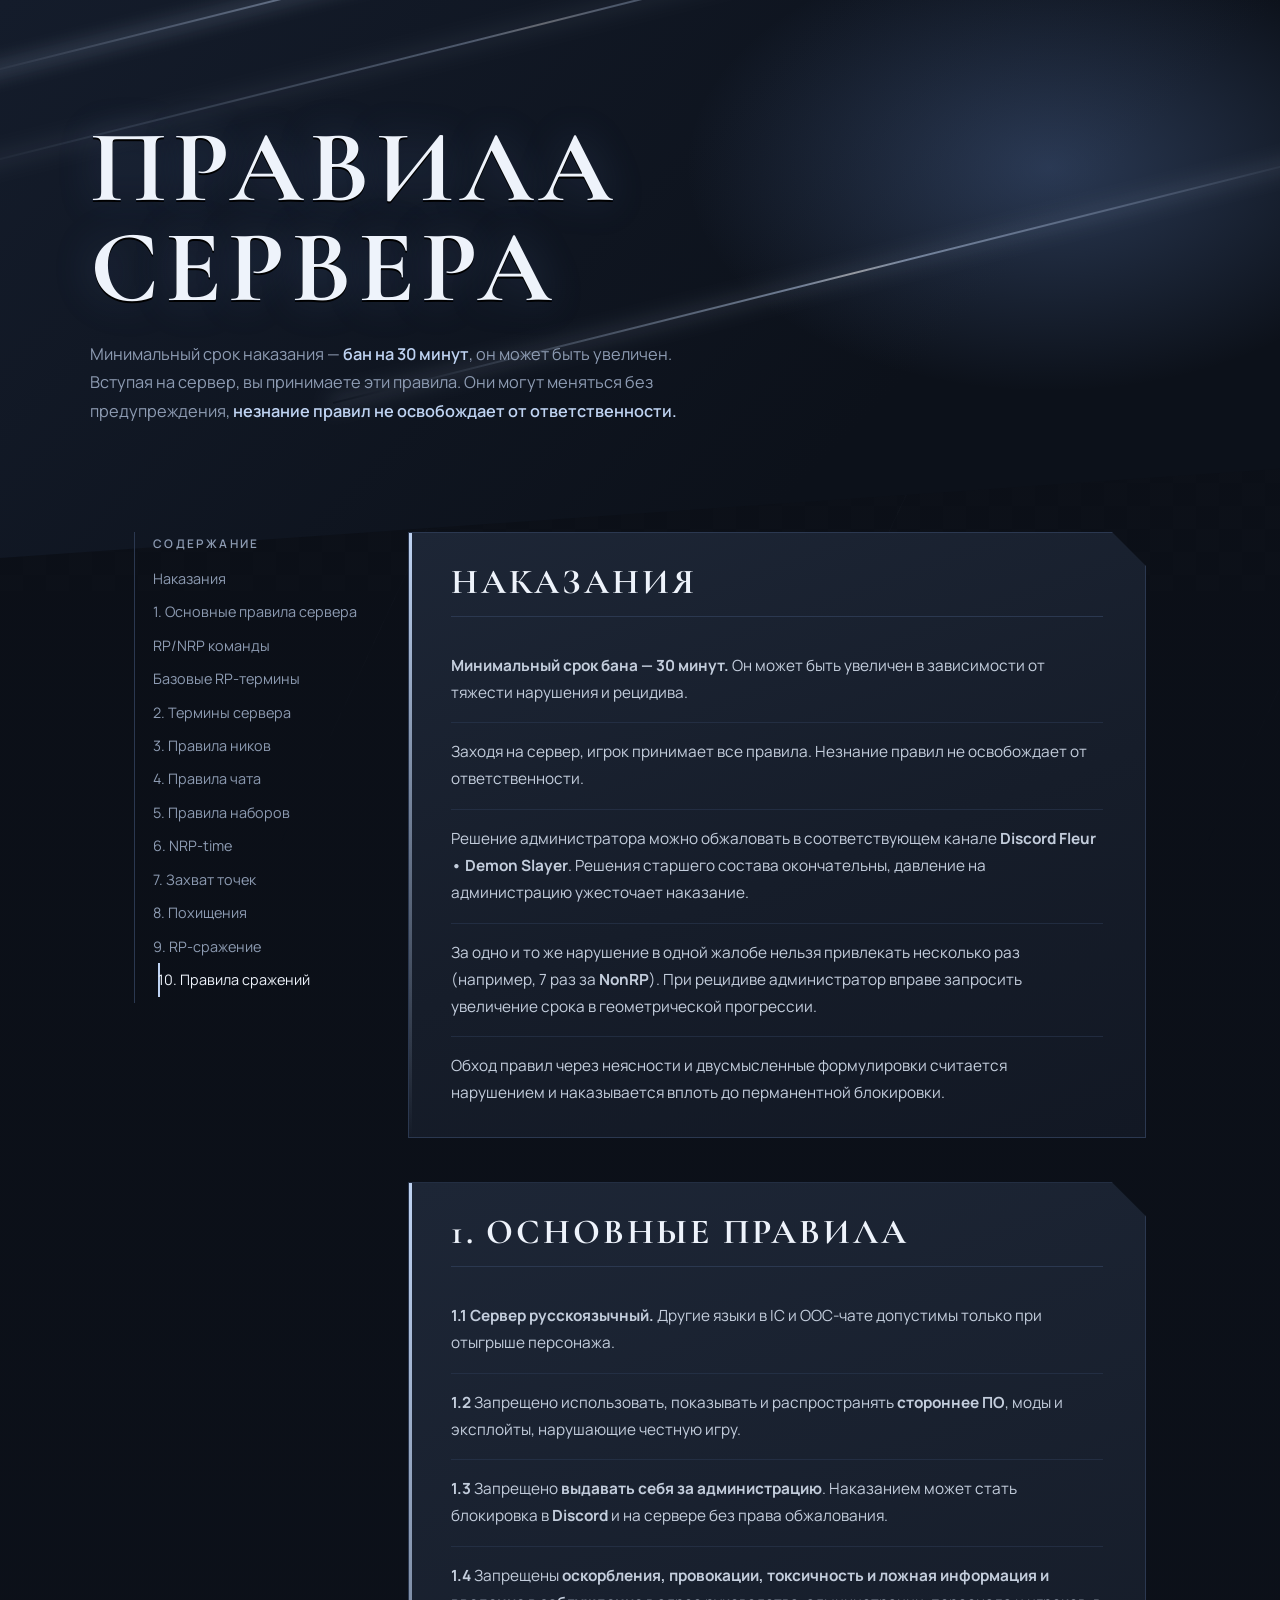
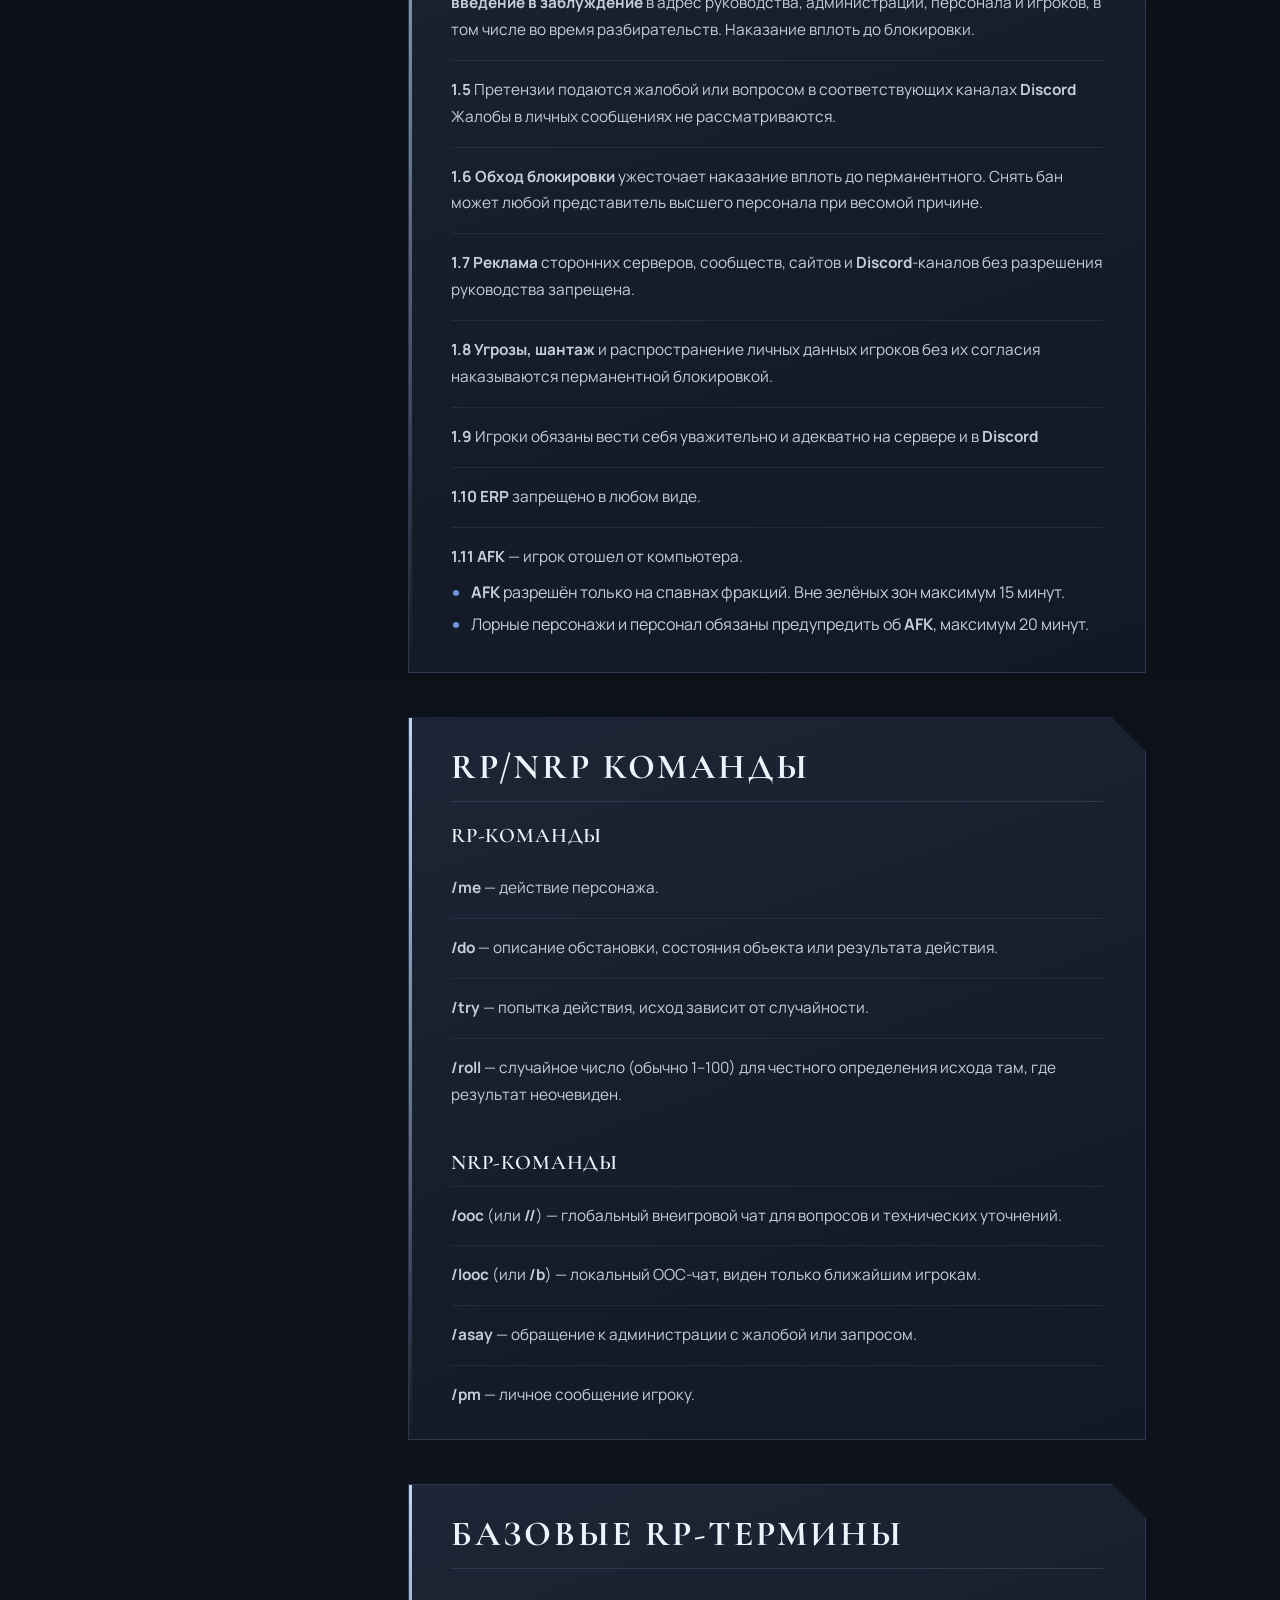
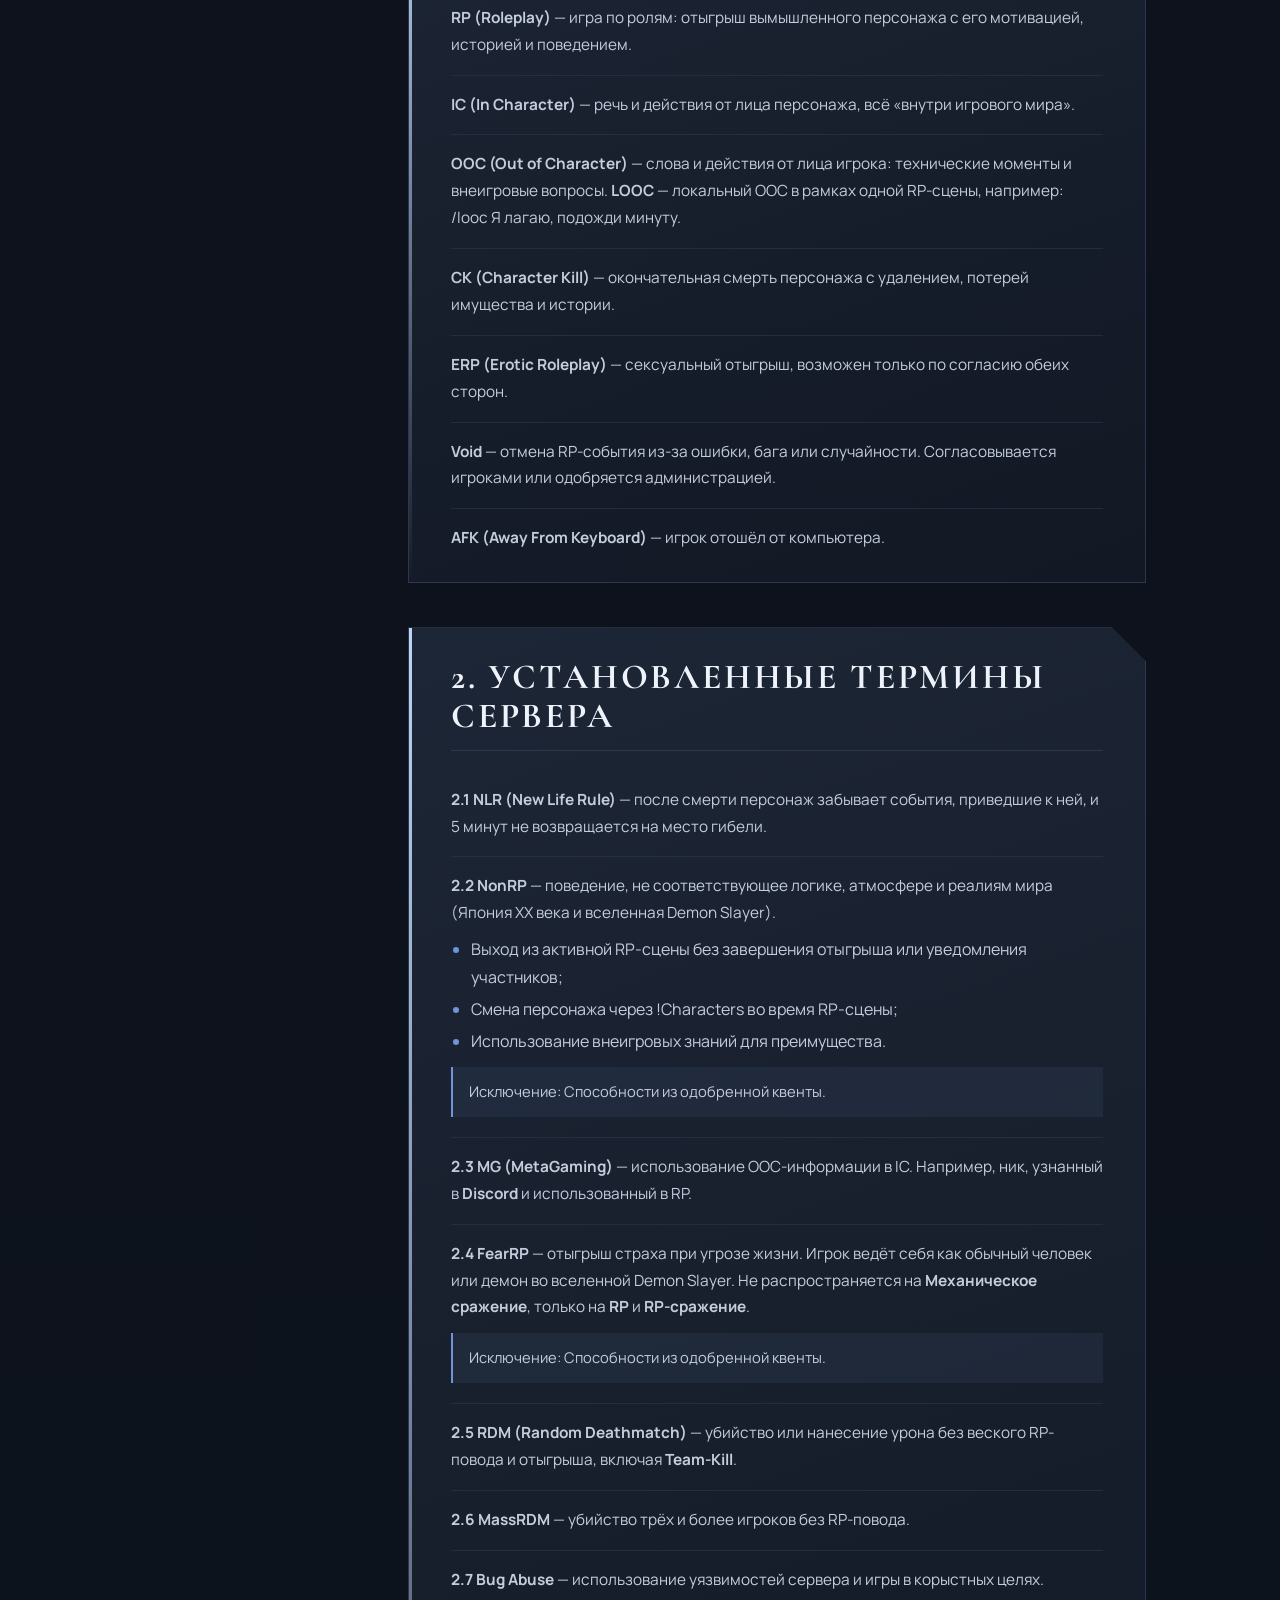
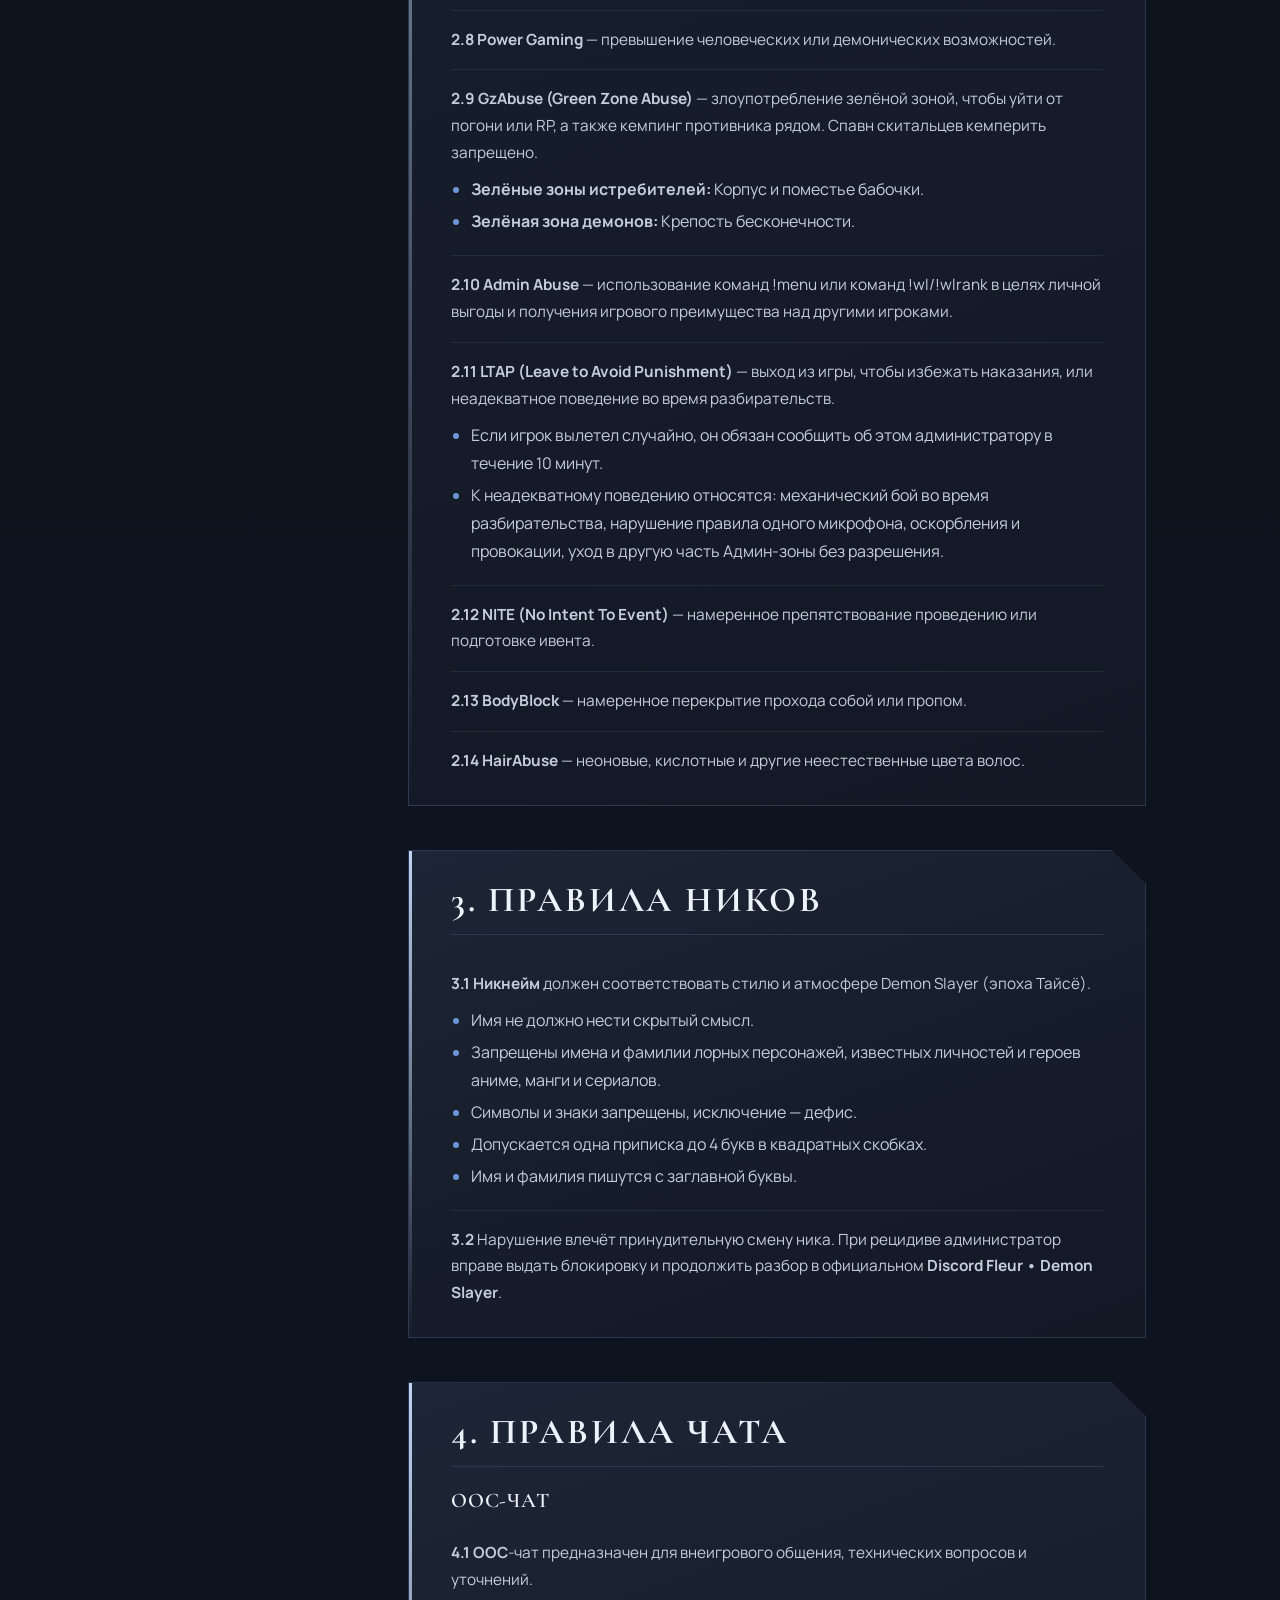
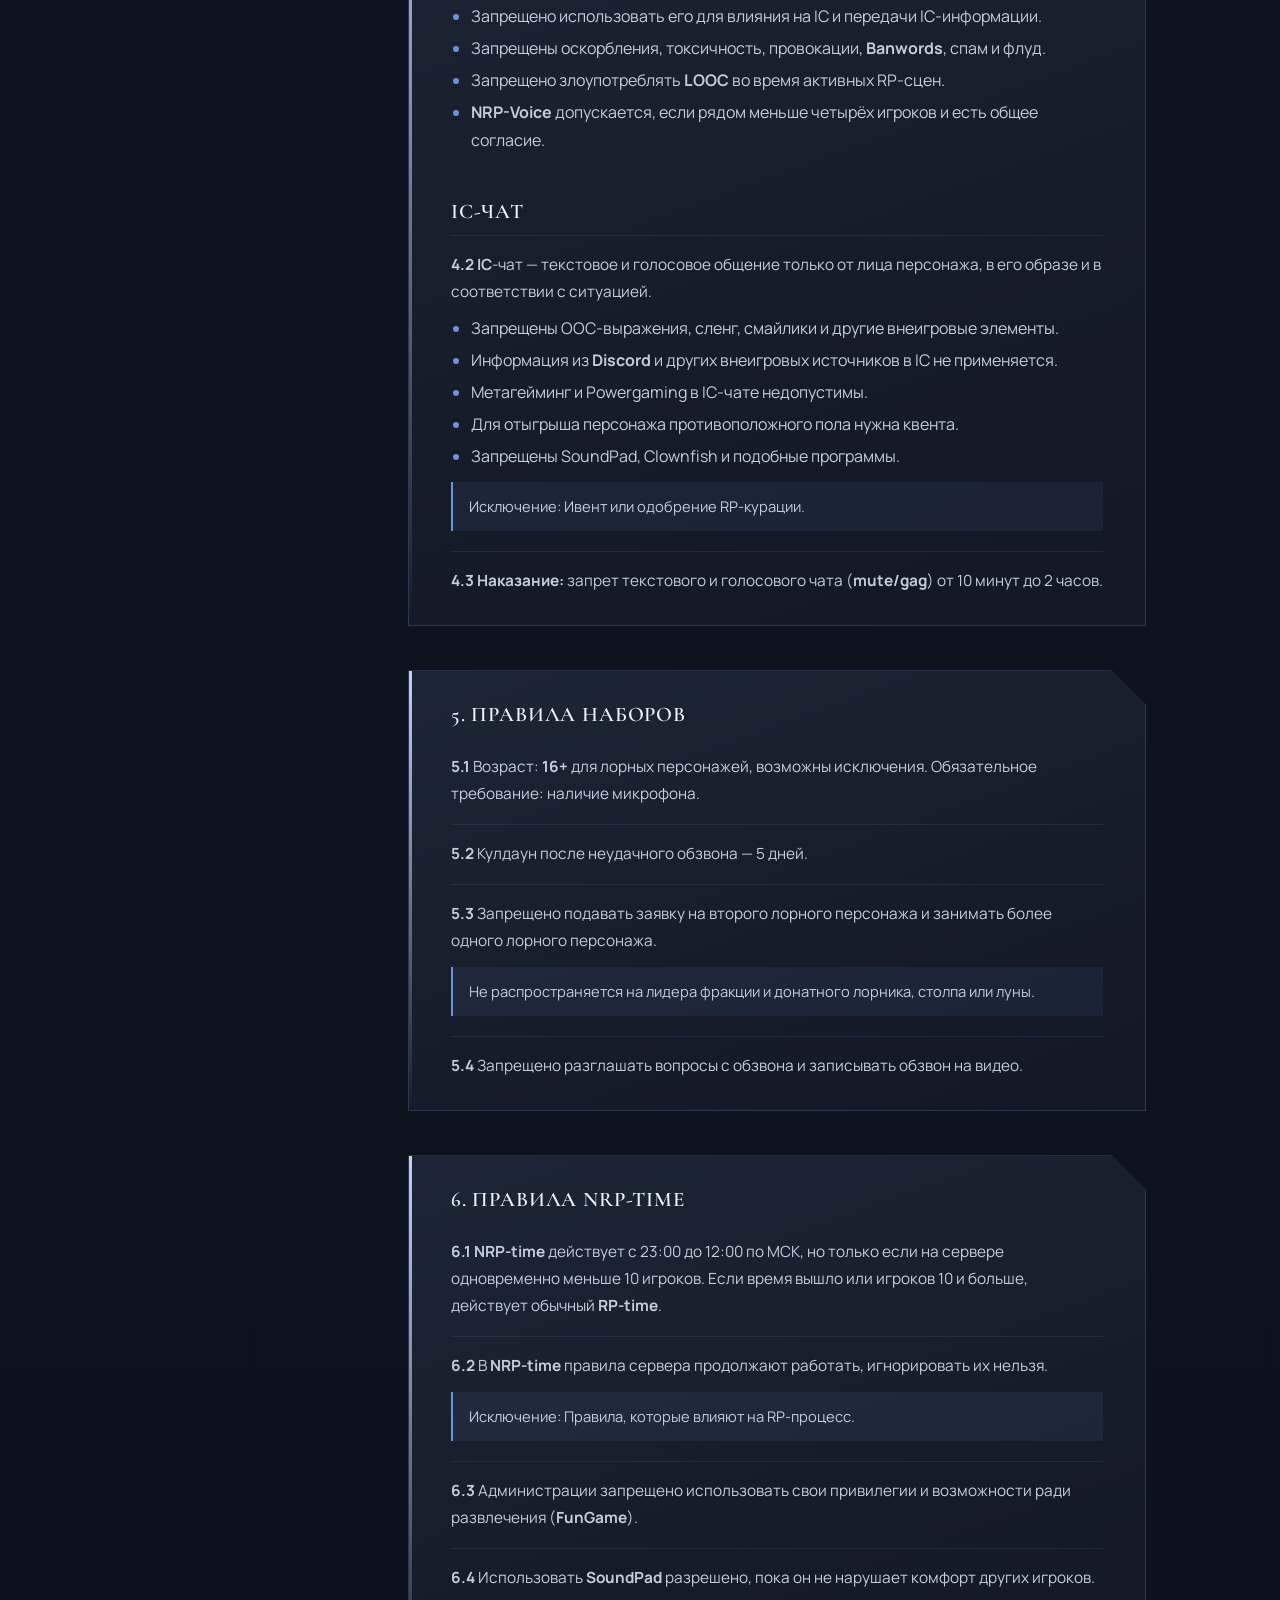
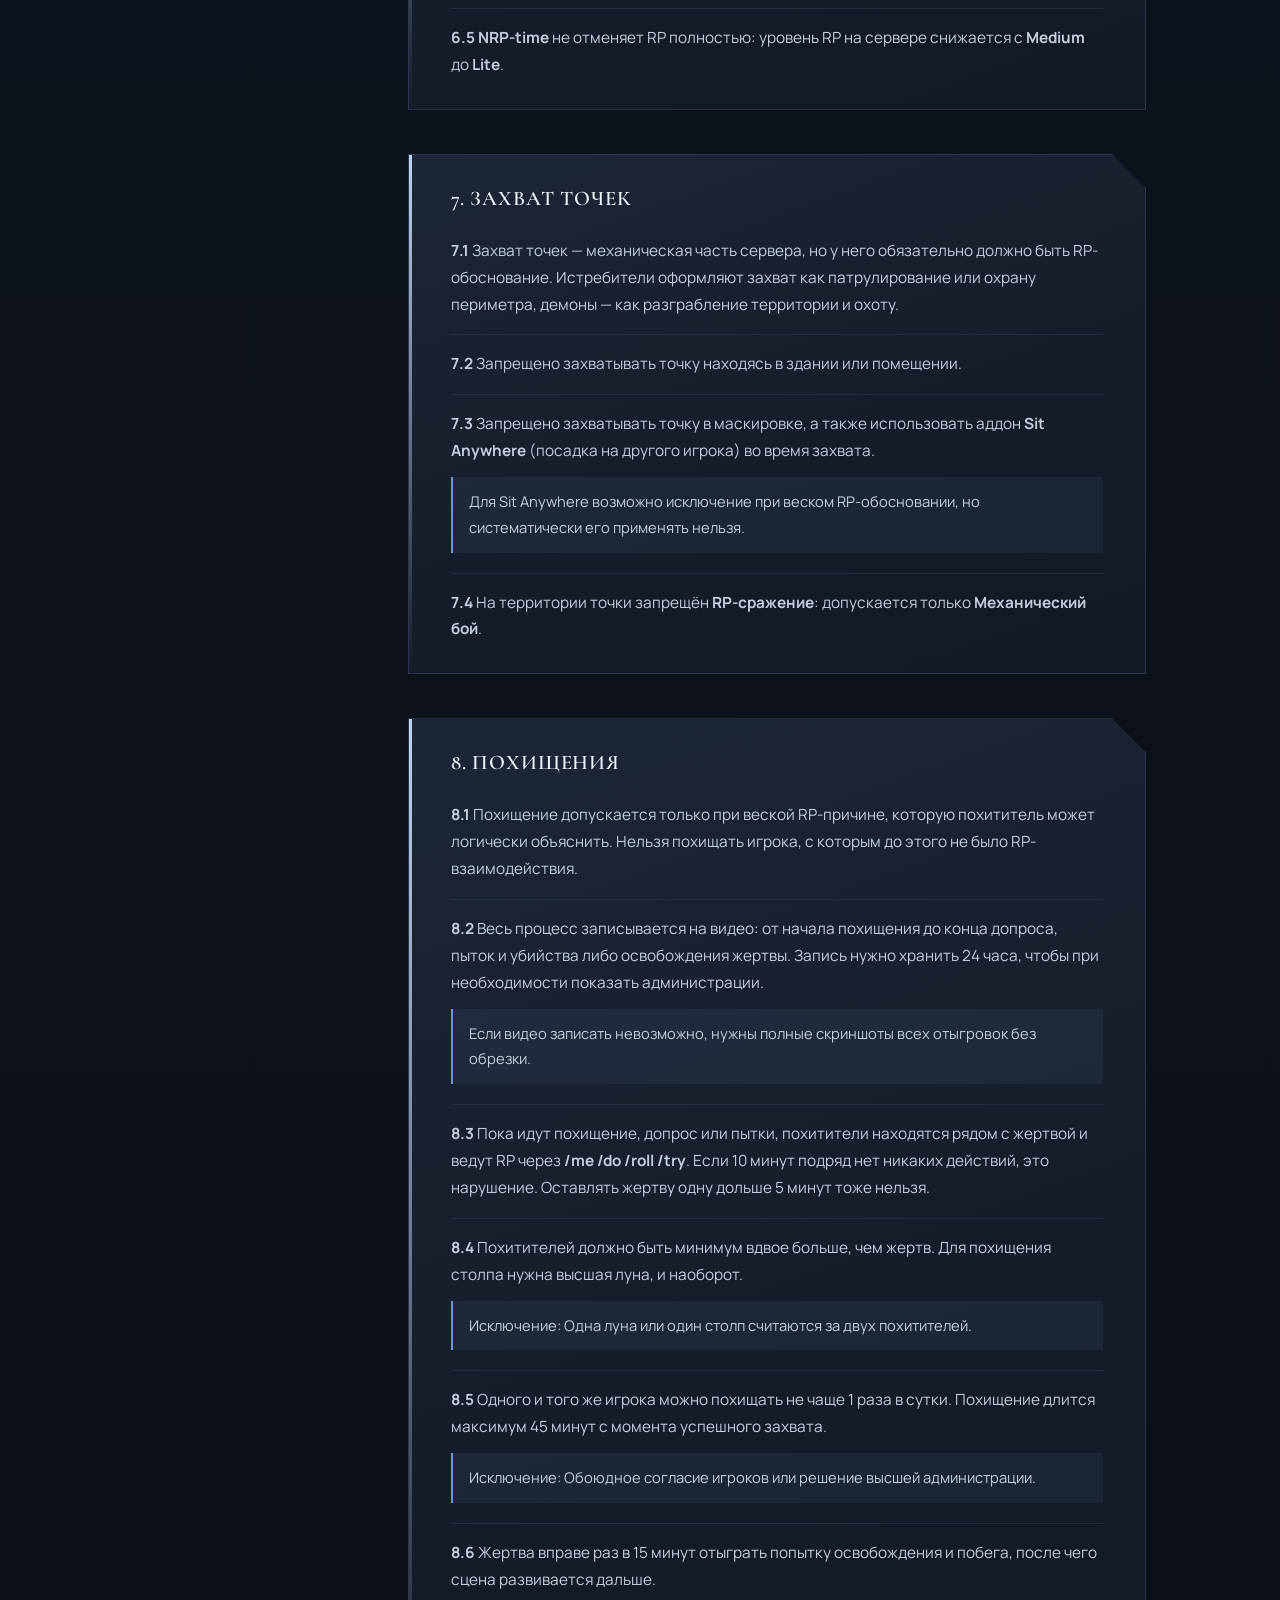
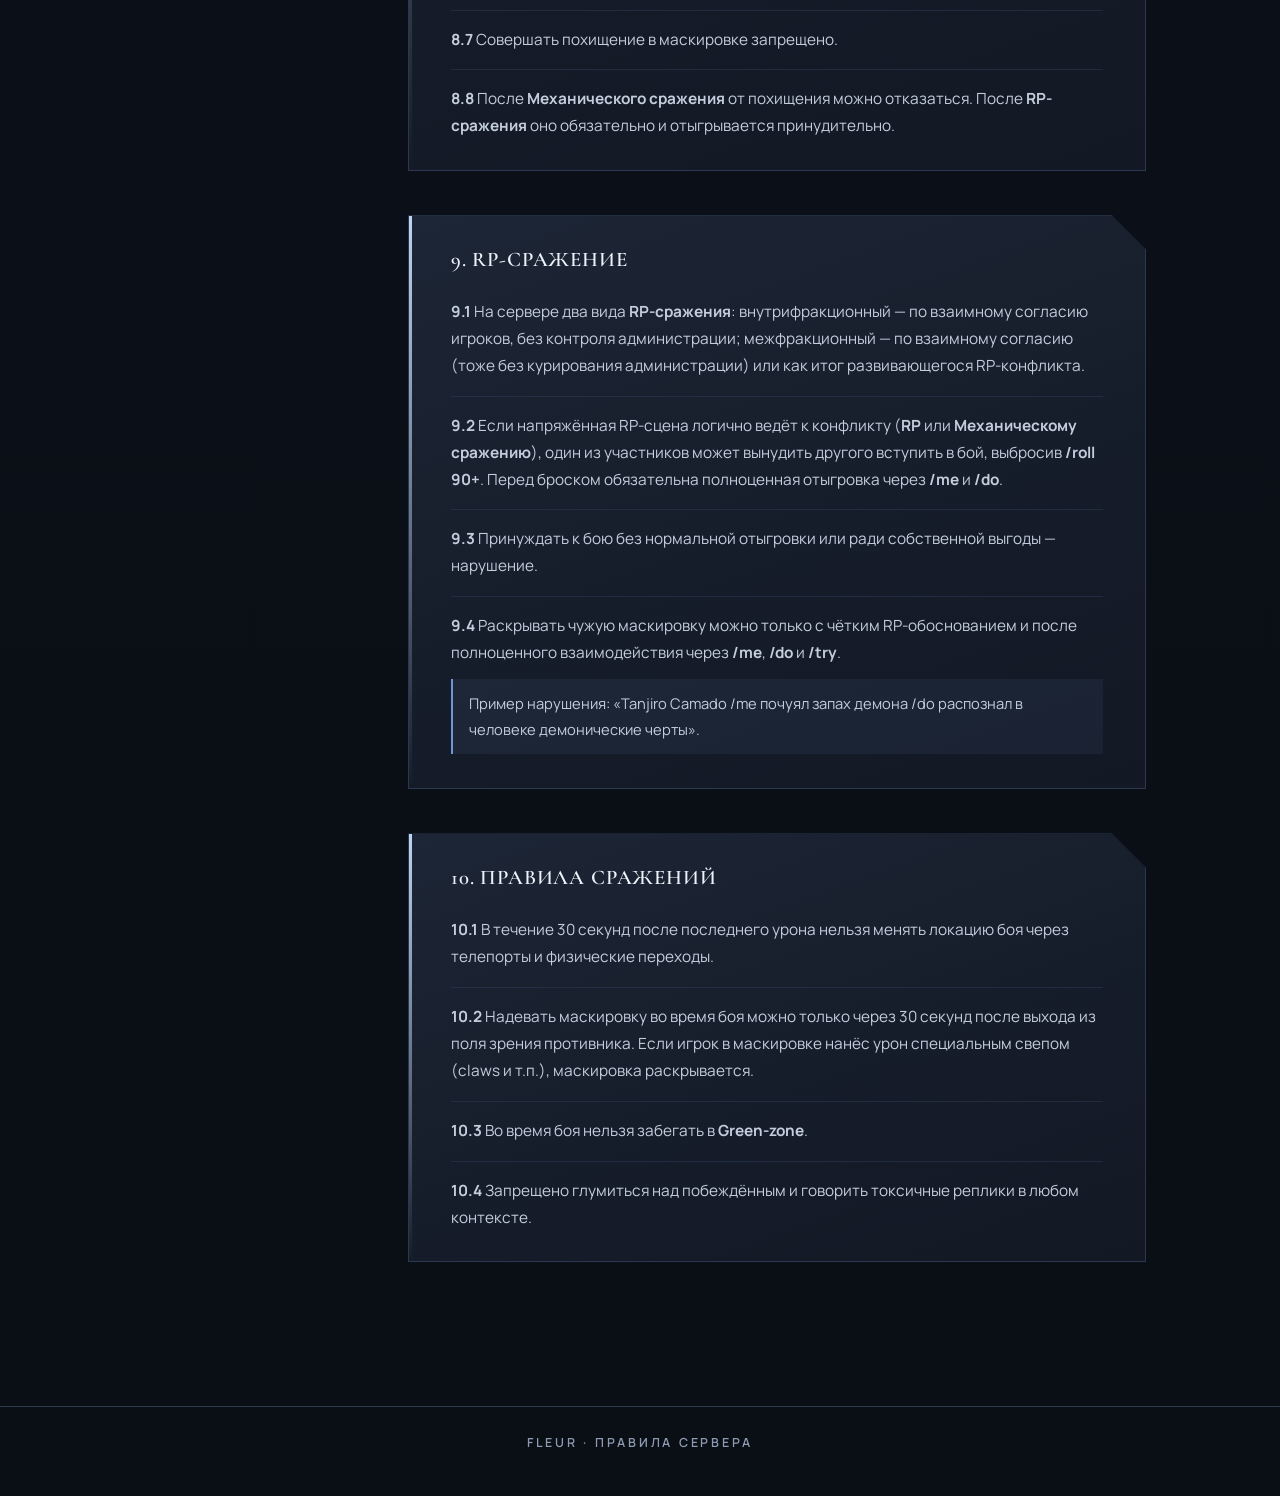
==== fleur-rulles.html @ 007b0277 "Update fleur-rulles.html" ====
<!DOCTYPE html>
<html lang="ru">
<head>
<meta charset="UTF-8">
<meta name="viewport" content="width=device-width, initial-scale=1.0">
<meta name="robots" content="noindex, nofollow">
<meta name="referrer" content="no-referrer">
<title>Правила сервера Fleur</title>
<link rel="icon" type="image/png" href="fleur-demon-slayer-administration-emblem-logo.png">
<style>
@import url('https://fonts.googleapis.com/css2?family=Cormorant+Garamond:wght@500;600;700&family=Manrope:wght@400;500;600;700&display=swap');

:root{
  --ink:#080b12;
  --night:#0d121b;
  --steel:#161d2a;
  --steel-2:#1d2636;
  --edge:#2b3850;
  --mist:#8d9bb2;
  --text:#c3cddc;
  --white:#eef3fb;
  --blade:#bfd3f2;
  --glow:#6f95d8;
}

*{box-sizing:border-box;}
html{scroll-behavior:smooth;}
body{
  margin:0;
  min-height:100vh;
  color:var(--text);
  font-family:'Manrope',sans-serif;
  line-height:1.75;
  background:
    radial-gradient(1200px 600px at 78% -8%, rgba(111,149,216,.16), transparent 62%),
    radial-gradient(900px 700px at 8% 110%, rgba(60,84,128,.18), transparent 60%),
    linear-gradient(180deg,#0b0f17 0%,#0e141f 55%,#0a0e15 100%);
  overflow-x:hidden;
}

body::before{
  content:"";position:fixed;inset:0;pointer-events:none;z-index:0;
  background:
    repeating-linear-gradient(115deg, transparent 0 190px, rgba(191,211,242,.035) 190px 191px, transparent 191px 420px),
    conic-gradient(from 0deg at 50% 50%, rgba(255,255,255,.018) 25%, transparent 0 50%, rgba(255,255,255,.018) 0 75%, transparent 0) 0 0/46px 46px;
  -webkit-mask-image:linear-gradient(180deg,#000 0,rgba(0,0,0,.35) 60%,transparent 100%);
          mask-image:linear-gradient(180deg,#000 0,rgba(0,0,0,.35) 60%,transparent 100%);
}

a{color:inherit;}
:focus-visible{outline:2px solid var(--blade);outline-offset:3px;}

.hero{
  position:relative;z-index:1;
  min-height:62vh;
  display:grid;align-items:center;
  padding:56px 7vw 72px;
  overflow:hidden;
  isolation:isolate;
}
.hero{clip-path:polygon(0 0,100% 0,100% 84%,0 100%);}
.hero::before{
  content:"";position:absolute;inset:0;z-index:-2;
  background:
    radial-gradient(520px 320px at 82% 30%, rgba(111,149,216,.30), transparent 70%),
    linear-gradient(135deg,#141c2b 0%,#0c111a 70%);
}
.slash{
  position:absolute;left:-10%;right:-10%;top:0;bottom:0;z-index:-1;pointer-events:none;
}
.slash i{
  position:absolute;left:0;width:120%;height:2px;
  background:linear-gradient(90deg,transparent 0,var(--blade) 45%,#fff 50%,var(--blade) 55%,transparent 100%);
  transform-origin:0 50%;
  box-shadow:0 0 18px 2px rgba(191,211,242,.45);
}
.slash i:nth-child(1){top:18%;transform:rotate(-14deg);opacity:.9;}
.slash i:nth-child(2){top:34%;transform:rotate(-14deg);opacity:.35;width:90%;}
.slash i:nth-child(3){top:72%;transform:rotate(-14deg);opacity:.55;width:70%;left:30%;}

.emblem{
  width:76px;height:73px;border-radius:14px;display:block;
  box-shadow:0 0 0 1px var(--edge),0 12px 34px rgba(0,0,0,.55),0 0 36px rgba(111,149,216,.28);
  margin-bottom:34px;
}
.hero h1{
  margin:0;
  font:700 clamp(2.8rem,9vw,6.4rem)/.98 'Cormorant Garamond',serif;
  letter-spacing:.06em;text-transform:uppercase;
  color:var(--white);
  text-shadow:0 2px 0 #000,0 0 40px rgba(111,149,216,.25);
}
.hero p{
  margin:22px 0 0;max-width:620px;
  color:var(--mist);font-size:1.02rem;
}
.hero p b{color:var(--blade);font-weight:600;}

.hero h1,.hero p,.emblem{animation:rise .9s cubic-bezier(.2,.8,.2,1) both;}
.hero h1{animation-delay:.18s;}
.hero p{animation-delay:.34s;}
.slash i{animation:cut .9s cubic-bezier(.3,.7,.1,1) both;}
.slash i:nth-child(2){animation-delay:.12s;}
.slash i:nth-child(3){animation-delay:.24s;}
@keyframes cut{from{transform:translateX(-60%) rotate(-14deg);opacity:0;}}
@keyframes rise{from{opacity:0;transform:translateY(14px);}}

.layout{
  position:relative;z-index:1;
  max-width:1140px;margin:-26px auto 0;
  padding:0 5vw 100px;
  display:grid;grid-template-columns:230px 1fr;gap:44px;
  align-items:start;
}

.toc{
  position:sticky;top:26px;
  padding:6px 0 6px 18px;
  border-left:1px solid var(--edge);
}
.toc b{
  display:block;margin-bottom:12px;
  font:600 .74rem/1 'Manrope',sans-serif;letter-spacing:.2em;text-transform:uppercase;color:var(--mist);
}
.toc a{
  display:block;padding:7px 0;
  color:var(--mist);text-decoration:none;font-size:.9rem;line-height:1.35;
  transition:color .2s ease,transform .2s ease;
}
.toc a:hover,.toc a.on{color:var(--white);transform:translateX(5px);}
.toc a.on{box-shadow:inset 2px 0 0 -0px var(--blade);}

section{margin-bottom:44px;scroll-margin-top:24px;}
.sec{
  position:relative;
  background:linear-gradient(160deg,var(--steel-2) 0%,var(--steel) 55%,#121824 100%);
  border:1px solid var(--edge);
  clip-path:polygon(0 0,calc(100% - 34px) 0,100% 34px,100% 100%,0 100%);
  padding:30px clamp(20px,4vw,42px) 14px;
}
.sec::before{
  content:"";position:absolute;left:0;top:0;bottom:0;width:3px;
  background:linear-gradient(180deg,var(--blade),rgba(191,211,242,0));
}
.sec h2{
  margin:0 0 20px;
  font:700 clamp(1.6rem,3vw,2.2rem)/1.1 'Cormorant Garamond',serif;
  letter-spacing:.08em;text-transform:uppercase;color:var(--white);
  padding-bottom:14px;border-bottom:1px solid var(--edge);
}
.sec h3{
  margin:24px 0 10px;
  font:600 1.3rem/1.3 'Cormorant Garamond',serif;letter-spacing:.04em;color:var(--white);
  text-transform:uppercase;
}
.sec h3:first-of-type{margin-top:0;}
.rule{padding:16px 0;border-top:1px solid rgba(43,56,80,.6);}
.rule:first-of-type{border-top:0;}
.rule p{margin:0 0 8px;color:var(--text);font-size:.96rem;}
.rule p:last-child{margin-bottom:0;}
.rule ul{margin:6px 0 0;padding-left:20px;}
.rule li{margin:4px 0;}
.rule li::marker{color:var(--glow);}
.note{
  margin:12px 0 4px;padding:12px 16px;
  border-left:2px solid var(--glow);background:rgba(111,149,216,.08);
  color:var(--text);font-size:.92rem;
}

footer{
  position:relative;z-index:1;
  text-align:center;padding:30px 20px 46px;
  color:var(--mist);font:600 .78rem/1 'Manrope',sans-serif;letter-spacing:.22em;text-transform:uppercase;
  border-top:1px solid var(--edge);
}

@media (max-width:860px){
  .layout{grid-template-columns:1fr;gap:26px;margin-top:-14px;}
  .toc{position:static;border-left:0;padding:0;display:flex;flex-wrap:wrap;gap:4px 18px;}
  .toc b{width:100%;margin-bottom:4px;}
  .toc a{padding:4px 0;}
  .hero{min-height:54vh;padding-top:40px;}
}
@media (prefers-reduced-motion:reduce){
  html{scroll-behavior:auto;}
  .hero h1,.hero p,.emblem,.slash i{animation:none;}
  .toc a{transition:none;}
}
</style>
</head>
<body>

<header class="hero">
  <div class="slash" aria-hidden="true"><i></i><i></i><i></i></div>
  <div>
    <img class="emblem" src="fleur-demon-slayer-administration-emblem-logo.png" alt="Fleur" onerror="this.style.display='none'">
    <h1>Правила<br>сервера</h1>
    <p>Минимальный срок наказания — <b>бан на 30 минут</b>, он может быть увеличен. Вступая на сервер, вы принимаете эти правила. Они могут меняться без предупреждения, <b>незнание правил не освобождает от ответственности.</b></p>
  </div>
</header>

<div class="layout">
  <nav class="toc" aria-label="Содержание">
    <b>Содержание</b>
    <a href="#punish">Наказания</a>
    <a href="#admin">1. Основные правила сервера</a>
    <a href="#commands">RP/NRP команды</a>
    <a href="#terms">Базовые RP-термины</a>
    <a href="#server-terms">2. Термины сервера</a>
    <a href="#names">3. Правила ников</a>
    <a href="#chat">4. Правила чата</a>
    <a href="#lore">5. Правила наборов</a>
    <a href="#nrp-time">6. NRP-time</a>
    <a href="#capture">7. Захват точек</a>
    <a href="#kidnap">8. Похищения</a>
    <a href="#rp-fight">9. RP-сражение</a>
    <a href="#mech-fight">10. Правила сражений</a>
  </nav>

  <main>
    <section id="punish">
      <div class="sec">
        <h2>Наказания</h2>
        <div class="rule">
          <p><b>Минимальный срок бана — 30 минут.</b> Он может быть увеличен в зависимости от тяжести нарушения и рецидива.</p>
        </div>
        <div class="rule">
          <p>Заходя на сервер, игрок принимает все правила. Незнание правил не освобождает от ответственности.</p>
        </div>
        <div class="rule">
          <p>Решение администратора можно обжаловать в соответствующем канале <b>Discord Fleur • Demon Slayer</b>. Решения старшего состава окончательны, давление на администрацию ужесточает наказание.</p>
        </div>
        <div class="rule">
          <p>За одно и то же нарушение в одной жалобе нельзя привлекать несколько раз (например, 7 раз за <b>NonRP</b>). При рецидиве администратор вправе запросить увеличение срока в геометрической прогрессии.</p>
        </div>
        <div class="rule">
          <p>Обход правил через неясности и двусмысленные формулировки считается нарушением и наказывается вплоть до перманентной блокировки.</p>
        </div>
      </div>
    </section>

    <section id="admin">
      <div class="sec">
        <h2>1. Основные правила</h2>
        <div class="rule">
          <p><b>1.1</b> <b>Сервер русскоязычный.</b> Другие языки в IC и OOC-чате допустимы только при отыгрыше персонажа.</p>
        </div>
        <div class="rule">
          <p><b>1.2</b> Запрещено использовать, показывать и распространять <b>стороннее ПО</b>, моды и эксплойты, нарушающие честную игру.</p>
        </div>
        <div class="rule">
          <p><b>1.3</b> Запрещено <b>выдавать себя за администрацию</b>. Наказанием может стать блокировка в <b>Discord</b> и на сервере без права обжалования.</p>
        </div>
        <div class="rule">
          <p><b>1.4</b> Запрещены <b>оскорбления, провокации, токсичность и ложная информация и введение в заблуждение</b> в адрес руководства, администрации, персонала и игроков, в том числе во время разбирательств. Наказание вплоть до блокировки.</p>
        </div>
        <div class="rule">
          <p><b>1.5</b> Претензии подаются жалобой или вопросом в соответствующих каналах <b>Discord</b> Жалобы в личных сообщениях не рассматриваются.</p>
        </div>
        <div class="rule">
          <p><b>1.6</b> <b>Обход блокировки</b> ужесточает наказание вплоть до перманентного. Снять бан может любой представитель высшего персонала при весомой причине.</p>
        </div>
        <div class="rule">
          <p><b>1.7</b> <b>Реклама</b> сторонних серверов, сообществ, сайтов и <b>Discord</b>-каналов без разрешения руководства запрещена.</p>
        </div>
        <div class="rule">
          <p><b>1.8</b> <b>Угрозы, шантаж</b> и распространение личных данных игроков без их согласия наказываются перманентной блокировкой.</p>
        </div>
        <div class="rule">
          <p><b>1.9</b> Игроки обязаны вести себя уважительно и адекватно на сервере и в <b>Discord</b></p>
        </div>
        <div class="rule">
          <p><b>1.10</b> <b>ERP</b> запрещено в любом виде.</p>
        </div>
        <div class="rule">
          <p><b>1.11</b> <b>AFK</b> — игрок отошел от компьютера.</p>
          <ul>
            <li><b>AFK</b> разрешён только на спавнах фракций. Вне зелёных зон максимум 15 минут.</li>
            <li>Лорные персонажи и персонал обязаны предупредить об <b>AFK</b>, максимум 20 минут.</li>
          </ul>
        </div>
      </div>
    </section>

    <section id="commands">
      <div class="sec">
        <h2>RP/NRP команды</h2>
        <h3>RP-команды</h3>
        <div class="rule">
          <p><b>/me</b> — действие персонажа.</p>
        </div>
        <div class="rule">
          <p><b>/do</b> — описание обстановки, состояния объекта или результата действия.</p>
        </div>
        <div class="rule">
          <p><b>/try</b> — попытка действия, исход зависит от случайности.</p>
        </div>
        <div class="rule">
          <p><b>/roll</b> — случайное число (обычно 1–100) для честного определения исхода там, где результат неочевиден.</p>
        </div>
        <h3>NRP-команды</h3>
        <div class="rule">
          <p><b>/ooc</b> (или <b>//</b>) — глобальный внеигровой чат для вопросов и технических уточнений.</p>
        </div>
        <div class="rule">
          <p><b>/looc</b> (или <b>/b</b>) — локальный OOC-чат, виден только ближайшим игрокам.</p>
        </div>
        <div class="rule">
          <p><b>/asay</b> — обращение к администрации с жалобой или запросом.</p>
        </div>
        <div class="rule">
          <p><b>/pm</b> — личное сообщение игроку.</p>
        </div>
      </div>
    </section>

    <section id="terms">
      <div class="sec">
        <h2>Базовые RP-термины</h2>
        <div class="rule">
          <p><b>RP (Roleplay)</b> — игра по ролям: отыгрыш вымышленного персонажа с его мотивацией, историей и поведением.</p>
        </div>
        <div class="rule">
          <p><b>IC (In Character)</b> — речь и действия от лица персонажа, всё «внутри игрового мира».</p>
        </div>
        <div class="rule">
          <p><b>OOC (Out of Character)</b> — слова и действия от лица игрока: технические моменты и внеигровые вопросы. <b>LOOC</b> — локальный OOC в рамках одной RP-сцены, например: /looc Я лагаю, подожди минуту.</p>
        </div>
        <div class="rule">
          <p><b>CK (Character Kill)</b> — окончательная смерть персонажа с удалением, потерей имущества и истории.</p>
        </div>
        <div class="rule">
          <p><b>ERP (Erotic Roleplay)</b> — сексуальный отыгрыш, возможен только по согласию обеих сторон.</p>
        </div>
        <div class="rule">
          <p><b>Void</b> — отмена RP-события из-за ошибки, бага или случайности. Согласовывается игроками или одобряется администрацией.</p>
        </div>
        <div class="rule">
          <p><b>AFK (Away From Keyboard)</b> — игрок отошёл от компьютера.</p>
        </div>
      </div>
    </section>

    <section id="server-terms">
      <div class="sec">
        <h2>2. Установленные термины сервера</h2>
        <div class="rule">
          <p><b>2.1</b> <b>NLR (New Life Rule)</b> — после смерти персонаж забывает события, приведшие к ней, и 5 минут не возвращается на место гибели.</p>
        </div>
        <div class="rule">
          <p><b>2.2</b> <b>NonRP</b> — поведение, не соответствующее логике, атмосфере и реалиям мира (Япония XX века и вселенная Demon Slayer).</p>
          <ul>
            <li>Выход из активной RP-сцены без завершения отыгрыша или уведомления участников;</li>
            <li>Смена персонажа через !Characters во время RP-сцены;</li>
            <li>Использование внеигровых знаний для преимущества.</li>
          </ul>
          <div class="note">Исключение: Способности из одобренной квенты.</div>
        </div>
        <div class="rule">
          <p><b>2.3</b> <b>MG (MetaGaming)</b> — использование OOC-информации в IC. Например, ник, узнанный в <b>Discord</b> и использованный в RP.</p>
        </div>
        <div class="rule">
          <p><b>2.4</b> <b>FearRP</b> — отыгрыш страха при угрозе жизни. Игрок ведёт себя как обычный человек или демон во вселенной Demon Slayer. Не распространяется на <b>Механическое сражение</b>, только на <b>RP</b> и <b>RP-сражение</b>.</p>
          <div class="note">Исключение: Способности из одобренной квенты.</div>
        </div>
        <div class="rule">
          <p><b>2.5</b> <b>RDM (Random Deathmatch)</b> — убийство или нанесение урона без веского RP-повода и отыгрыша, включая <b>Team-Kill</b>.</p>
        </div>
        <div class="rule">
          <p><b>2.6</b> <b>MassRDM</b> — убийство трёх и более игроков без RP-повода.</p>
        </div>
        <div class="rule">
          <p><b>2.7</b> <b>Bug Abuse</b> — использование уязвимостей сервера и игры в корыстных целях.</p>
        </div>
        <div class="rule">
          <p><b>2.8</b> <b>Power Gaming</b> — превышение человеческих или демонических возможностей.</p>
        </div>
        <div class="rule">
          <p><b>2.9</b> <b>GzAbuse (Green Zone Abuse)</b> — злоупотребление зелёной зоной, чтобы уйти от погони или RP, а также кемпинг противника рядом. Спавн скитальцев кемперить запрещено.</p>
          <ul>
            <li><b>Зелёные зоны истребителей:</b> Корпус и поместье бабочки.</li>
            <li><b>Зелёная зона демонов:</b> Крепость бесконечности.</li>
          </ul>
        </div>
        <div class="rule">
          <p><b>2.10</b> <b>Admin Abuse</b> — использование команд !menu или команд !wl/!wlrank в целях личной выгоды и получения игрового преимущества над другими игроками.</p>
        </div>
        <div class="rule">
          <p><b>2.11</b> <b>LTAP (Leave to Avoid Punishment)</b> — выход из игры, чтобы избежать наказания, или неадекватное поведение во время разбирательств.</p>
          <ul>
            <li>Если игрок вылетел случайно, он обязан сообщить об этом администратору в течение 10 минут.</li>
            <li>К неадекватному поведению относятся: механический бой во время разбирательства, нарушение правила одного микрофона, оскорбления и провокации, уход в другую часть Админ-зоны без разрешения.</li>
          </ul>
        </div>
        <div class="rule">
          <p><b>2.12</b> <b>NITE (No Intent To Event)</b> — намеренное препятствование проведению или подготовке ивента.</p>
        </div>
        <div class="rule">
          <p><b>2.13</b> <b>BodyBlock</b> — намеренное перекрытие прохода собой или пропом.</p>
        </div>
        <div class="rule">
          <p><b>2.14</b> <b>HairAbuse</b> — неоновые, кислотные и другие неестественные цвета волос.</p>
        </div>
      </div>
    </section>

    <section id="names">
      <div class="sec">
        <h2>3. Правила ников</h2>
        <div class="rule">
          <p><b>3.1</b> <b>Никнейм</b> должен соответствовать стилю и атмосфере Demon Slayer (эпоха Тайсё).</p>
          <ul>
            <li>Имя не должно нести скрытый смысл.</li>
            <li>Запрещены имена и фамилии лорных персонажей, известных личностей и героев аниме, манги и сериалов.</li>
            <li>Символы и знаки запрещены, исключение — дефис.</li>
            <li>Допускается одна приписка до 4 букв в квадратных скобках.</li>
            <li>Имя и фамилия пишутся с заглавной буквы.</li>
          </ul>
        </div>
        <div class="rule">
          <p><b>3.2</b> Нарушение влечёт принудительную смену ника. При рецидиве администратор вправе выдать блокировку и продолжить разбор в официальном <b>Discord Fleur • Demon Slayer</b>.</p>
        </div>
      </div>
    </section>

    <section id="chat">
      <div class="sec">
        <h2>4. Правила чата</h2>
        <h3>OOC-чат</h3>
        <div class="rule">
          <p><b>4.1</b> <b>OOC</b>-чат предназначен для внеигрового общения, технических вопросов и уточнений.</p>
          <ul>
            <li>Запрещено использовать его для влияния на IC и передачи IC-информации.</li>
            <li>Запрещены оскорбления, токсичность, провокации, <b>Banwords</b>, спам и флуд.</li>
            <li>Запрещено злоупотреблять <b>LOOC</b> во время активных RP-сцен.</li>
            <li><b>NRP-Voice</b> допускается, если рядом меньше четырёх игроков и есть общее согласие.</li>
          </ul>
        </div>
        <h3>IC-чат</h3>
        <div class="rule">
          <p><b>4.2</b> <b>IC</b>-чат — текстовое и голосовое общение только от лица персонажа, в его образе и в соответствии с ситуацией.</p>
          <ul>
            <li>Запрещены OOC-выражения, сленг, смайлики и другие внеигровые элементы.</li>
            <li>Информация из <b>Discord</b> и других внеигровых источников в IC не применяется.</li>
            <li>Метагейминг и Powergaming в IC-чате недопустимы.</li>
            <li>Для отыгрыша персонажа противоположного пола нужна квента.</li>
            <li>Запрещены SoundPad, Clownfish и подобные программы.</li>
          </ul>
          <div class="note">Исключение: Ивент или одобрение RP-курации.</div>
        </div>
        <div class="rule">
          <p><b>4.3</b> <b>Наказание:</b> запрет текстового и голосового чата (<b>mute/gag</b>) от 10 минут до 2 часов.</p>
        </div>
      </div>
    </section>

    <section id="lore">
      <div class="sec">
        <h3>5. Правила наборов</h3>
        <div class="rule">
          <p><b>5.1</b> Возраст: <b>16+</b> для лорных персонажей, возможны исключения. Обязательное требование: наличие микрофона.</p>
        </div>
        <div class="rule">
          <p><b>5.2</b> Кулдаун после неудачного обзвона — 5 дней.</p>
        </div>
        <div class="rule">
          <p><b>5.3</b> Запрещено подавать заявку на второго лорного персонажа и занимать более одного лорного персонажа.</p>
          <div class="note">Не распространяется на лидера фракции и донатного лорника, столпа или луны.</div>
        </div>
        <div class="rule">
          <p><b>5.4</b> Запрещено разглашать вопросы с обзвона и записывать обзвон на видео.</p>
        </div>
      </div>
    </section>

    <section id="nrp-time">
      <div class="sec">
        <h3>6. Правила NRP-time</h3>
        <div class="rule">
          <p><b>6.1</b> <b>NRP-time</b> действует с 23:00 до 12:00 по МСК, но только если на сервере одновременно меньше 10 игроков. Если время вышло или игроков 10 и больше, действует обычный <b>RP-time</b>.</p>
        </div>
        <div class="rule">
          <p><b>6.2</b> В <b>NRP-time</b> правила сервера продолжают работать, игнорировать их нельзя.</p>
          <div class="note">Исключение: Правила, которые влияют на RP-процесс.</div>
        </div>
        <div class="rule">
          <p><b>6.3</b> Администрации запрещено использовать свои привилегии и возможности ради развлечения (<b>FunGame</b>).</p>
        </div>
        <div class="rule">
          <p><b>6.4</b> Использовать <b>SoundPad</b> разрешено, пока он не нарушает комфорт других игроков.</p>
        </div>
        <div class="rule">
          <p><b>6.5</b> <b>NRP-time</b> не отменяет RP полностью: уровень RP на сервере снижается с <b>Medium</b> до <b>Lite</b>.</p>
        </div>
      </div>
    </section>

    <section id="capture">
      <div class="sec">
        <h3>7. Захват точек</h3>
        <div class="rule">
          <p><b>7.1</b> Захват точек — механическая часть сервера, но у него обязательно должно быть RP-обоснование. Истребители оформляют захват как патрулирование или охрану периметра, демоны — как разграбление территории и охоту.</p>
        </div>
        <div class="rule">
          <p><b>7.2</b> Запрещено захватывать точку находясь в здании или помещении.</p>
        </div>
        <div class="rule">
          <p><b>7.3</b> Запрещено захватывать точку в маскировке, а также использовать аддон <b>Sit Anywhere</b> (посадка на другого игрока) во время захвата.</p>
          <div class="note">Для Sit Anywhere возможно исключение при веском RP-обосновании, но систематически его применять нельзя.</div>
        </div>
        <div class="rule">
          <p><b>7.4</b> На территории точки запрещён <b>RP-сражение</b>: допускается только <b>Механический бой</b>.</p>
        </div>
      </div>
    </section>

    <section id="kidnap">
      <div class="sec">
        <h3>8. Похищения</h3>
        <div class="rule">
          <p><b>8.1</b> Похищение допускается только при веской RP-причине, которую похититель может логически объяснить. Нельзя похищать игрока, с которым до этого не было RP-взаимодействия.</p>
        </div>
        <div class="rule">
          <p><b>8.2</b> Весь процесс записывается на видео: от начала похищения до конца допроса, пыток и убийства либо освобождения жертвы. Запись нужно хранить 24 часа, чтобы при необходимости показать администрации.</p>
          <div class="note">Если видео записать невозможно, нужны полные скриншоты всех отыгровок без обрезки.</div>
        </div>
        <div class="rule">
          <p><b>8.3</b> Пока идут похищение, допрос или пытки, похитители находятся рядом с жертвой и ведут RP через <b>/me /do /roll /try</b>. Если 10 минут подряд нет никаких действий, это нарушение. Оставлять жертву одну дольше 5 минут тоже нельзя.</p>
        </div>
        <div class="rule">
          <p><b>8.4</b> Похитителей должно быть минимум вдвое больше, чем жертв. Для похищения столпа нужна высшая луна, и наоборот.</p>
          <div class="note">Исключение: Одна луна или один столп считаются за двух похитителей.</div>
        </div>
        <div class="rule">
          <p><b>8.5</b> Одного и того же игрока можно похищать не чаще 1 раза в сутки. Похищение длится максимум 45 минут с момента успешного захвата.</p>
          <div class="note">Исключение: Обоюдное согласие игроков или решение высшей администрации.</div>
        </div>
        <div class="rule">
          <p><b>8.6</b> Жертва вправе раз в 15 минут отыграть попытку освобождения и побега, после чего сцена развивается дальше.</p>
        </div>
        <div class="rule">
          <p><b>8.7</b> Совершать похищение в маскировке запрещено.</p>
        </div>
        <div class="rule">
          <p><b>8.8</b> После <b>Механического сражения</b> от похищения можно отказаться. После <b>RP-сражения</b> оно обязательно и отыгрывается принудительно.</p>
        </div>
      </div>
    </section>

    <section id="rp-fight">
      <div class="sec">
        <h3>9. RP-сражение</h3>
        <div class="rule">
          <p><b>9.1</b> На сервере два вида <b>RP-сражения</b>: внутрифракционный — по взаимному согласию игроков, без контроля администрации; межфракционный — по взаимному согласию (тоже без курирования администрации) или как итог развивающегося RP-конфликта.</p>
        </div>
        <div class="rule">
          <p><b>9.2</b> Если напряжённая RP-сцена логично ведёт к конфликту (<b>RP</b> или <b>Механическому сражению</b>), один из участников может вынудить другого вступить в бой, выбросив <b>/roll 90+</b>. Перед броском обязательна полноценная отыгровка через <b>/me</b> и <b>/do</b>.</p>
        </div>
        <div class="rule">
          <p><b>9.3</b> Принуждать к бою без нормальной отыгровки или ради собственной выгоды — нарушение.</p>
        </div>
        <div class="rule">
          <p><b>9.4</b> Раскрывать чужую маскировку можно только с чётким RP-обоснованием и после полноценного взаимодействия через <b>/me</b>, <b>/do</b> и <b>/try</b>.</p>
          <div class="note">Пример нарушения: «Tanjiro Camado /me почуял запах демона /do распознал в человеке демонические черты».</div>
        </div>
      </div>
    </section>

    <section id="mech-fight">
      <div class="sec">
        <h3>10. Правила сражений</h3>
        <div class="rule">
          <p><b>10.1</b> В течение 30 секунд после последнего урона нельзя менять локацию боя через телепорты и физические переходы.</p>
        </div>
        <div class="rule">
          <p><b>10.2</b> Надевать маскировку во время боя можно только через 30 секунд после выхода из поля зрения противника. Если игрок в маскировке нанёс урон специальным свепом (claws и т.п.), маскировка раскрывается.</p>
        </div>
        <div class="rule">
          <p><b>10.3</b> Во время боя нельзя забегать в <b>Green-zone</b>.</p>
        </div>
        <div class="rule">
          <p><b>10.4</b> Запрещено глумиться над побеждённым и говорить токсичные реплики в любом контексте.</p>
        </div>
      </div>
    </section>
  </main>
</div>

<footer>Fleur · Правила сервера</footer>

<script>
(function () {
  var links = [].slice.call(document.querySelectorAll('.toc a'));
  if (!('IntersectionObserver' in window)) return;
  var map = {};
  links.forEach(function (a) { map[a.getAttribute('href').slice(1)] = a; });
  var io = new IntersectionObserver(function (entries) {
    entries.forEach(function (e) {
      if (e.isIntersecting) {
        links.forEach(function (a) { a.classList.remove('on'); });
        var a = map[e.target.id];
        if (a) a.classList.add('on');
      }
    });
  }, { rootMargin: '-20% 0px -65% 0px' });
  document.querySelectorAll('section[id]').forEach(function (s) { io.observe(s); });
})();
</script>
</body>
</html>
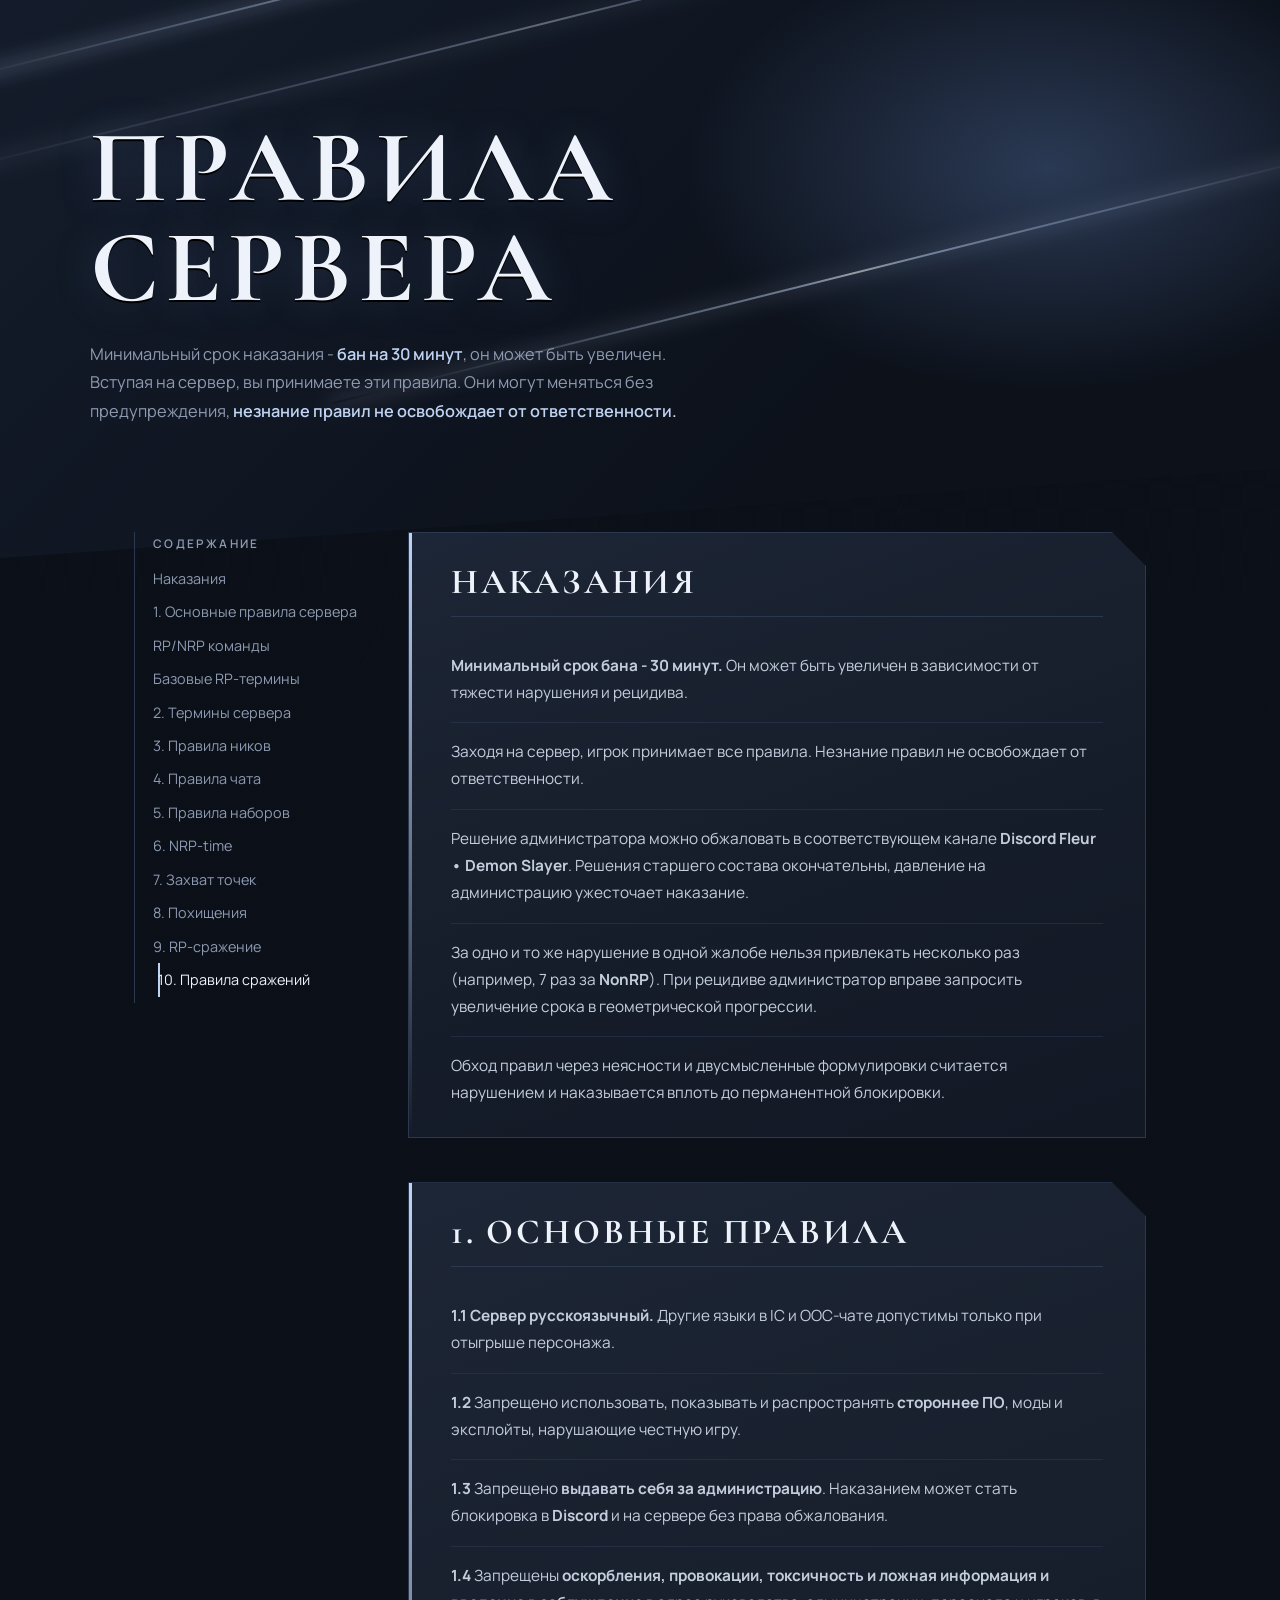
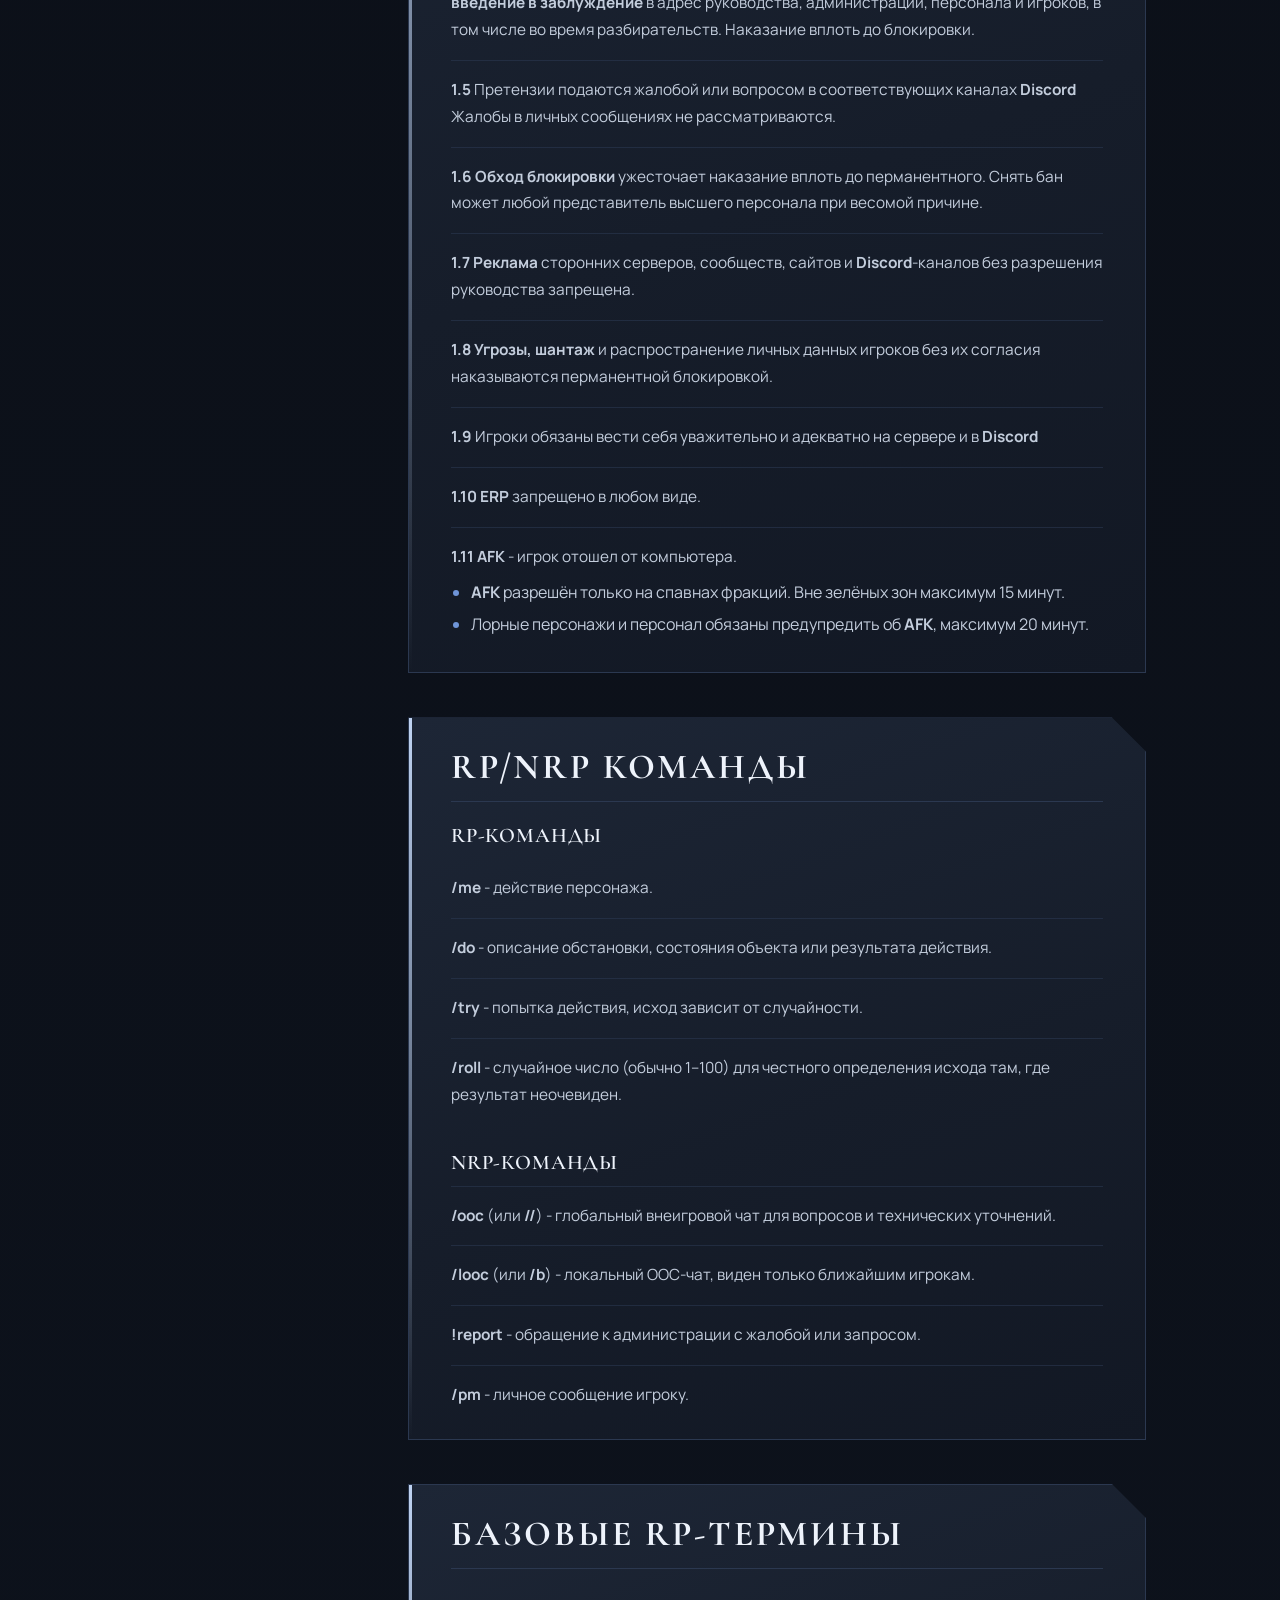
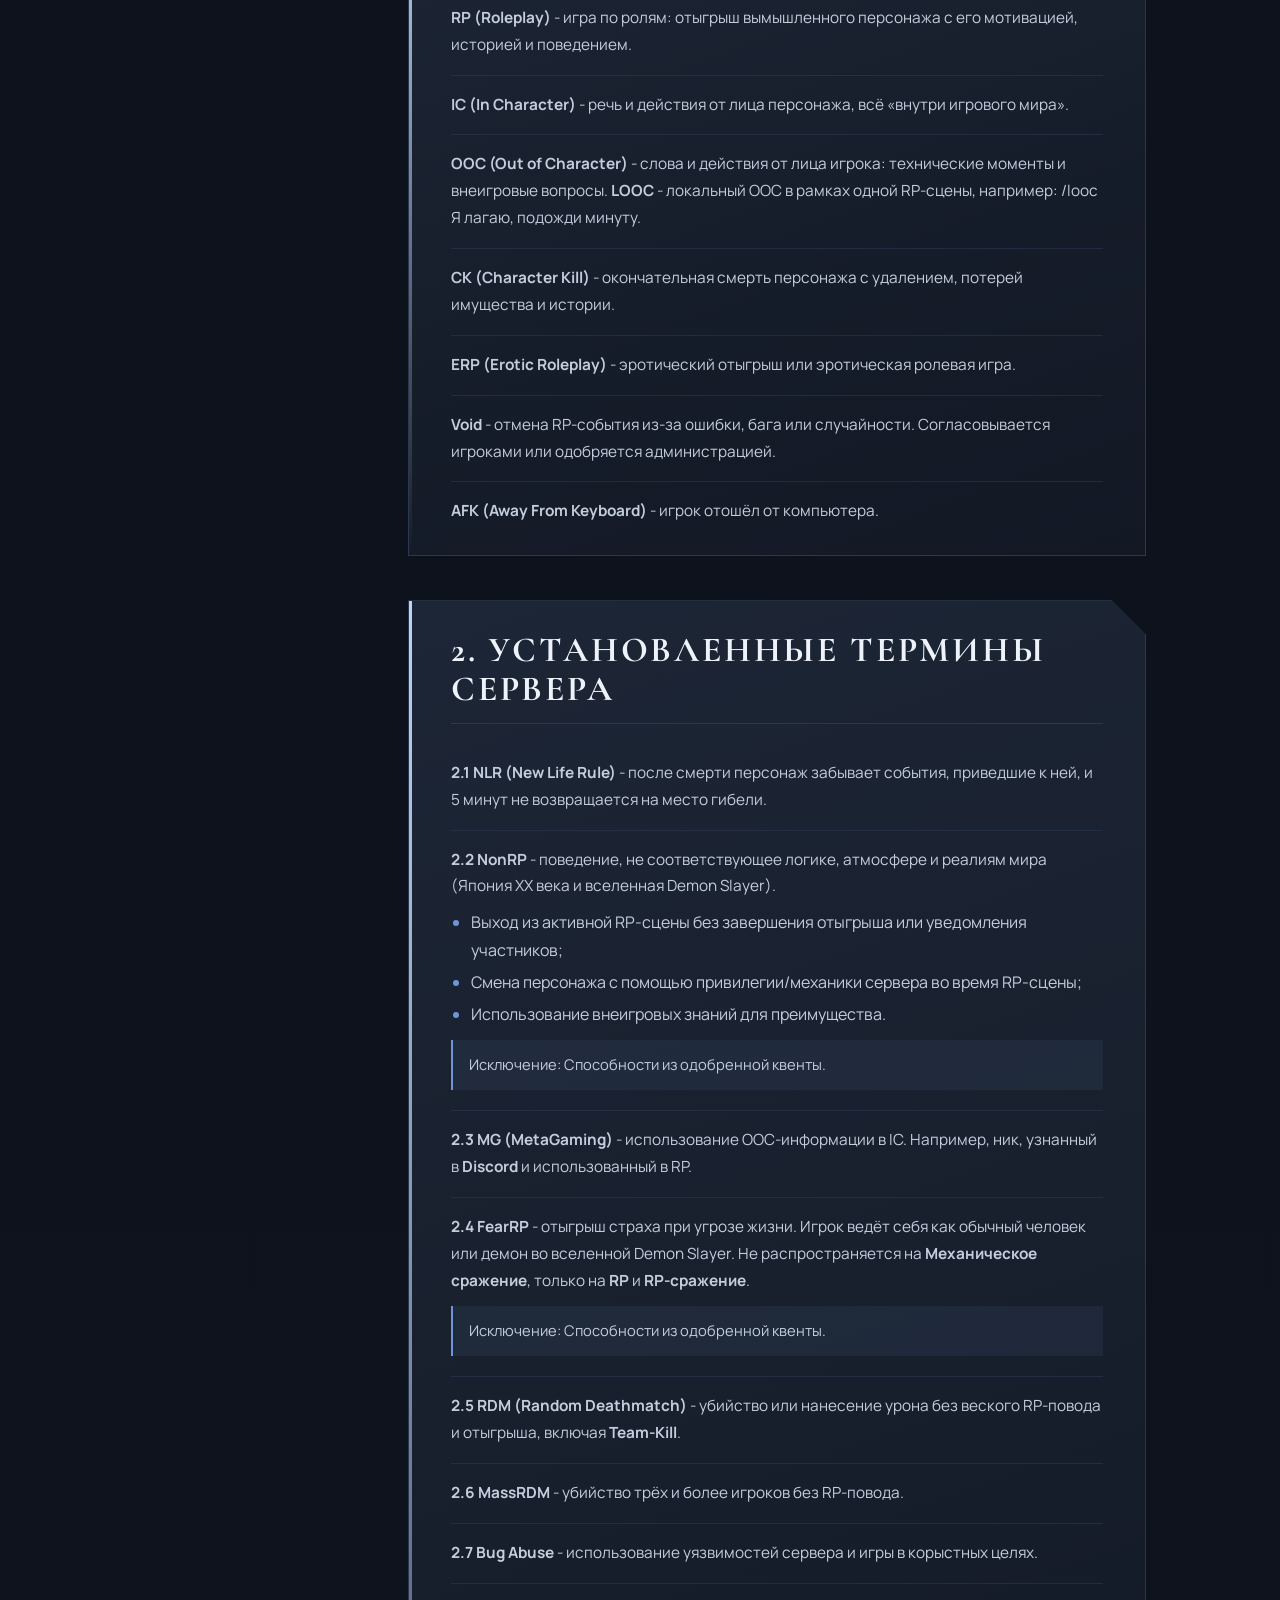
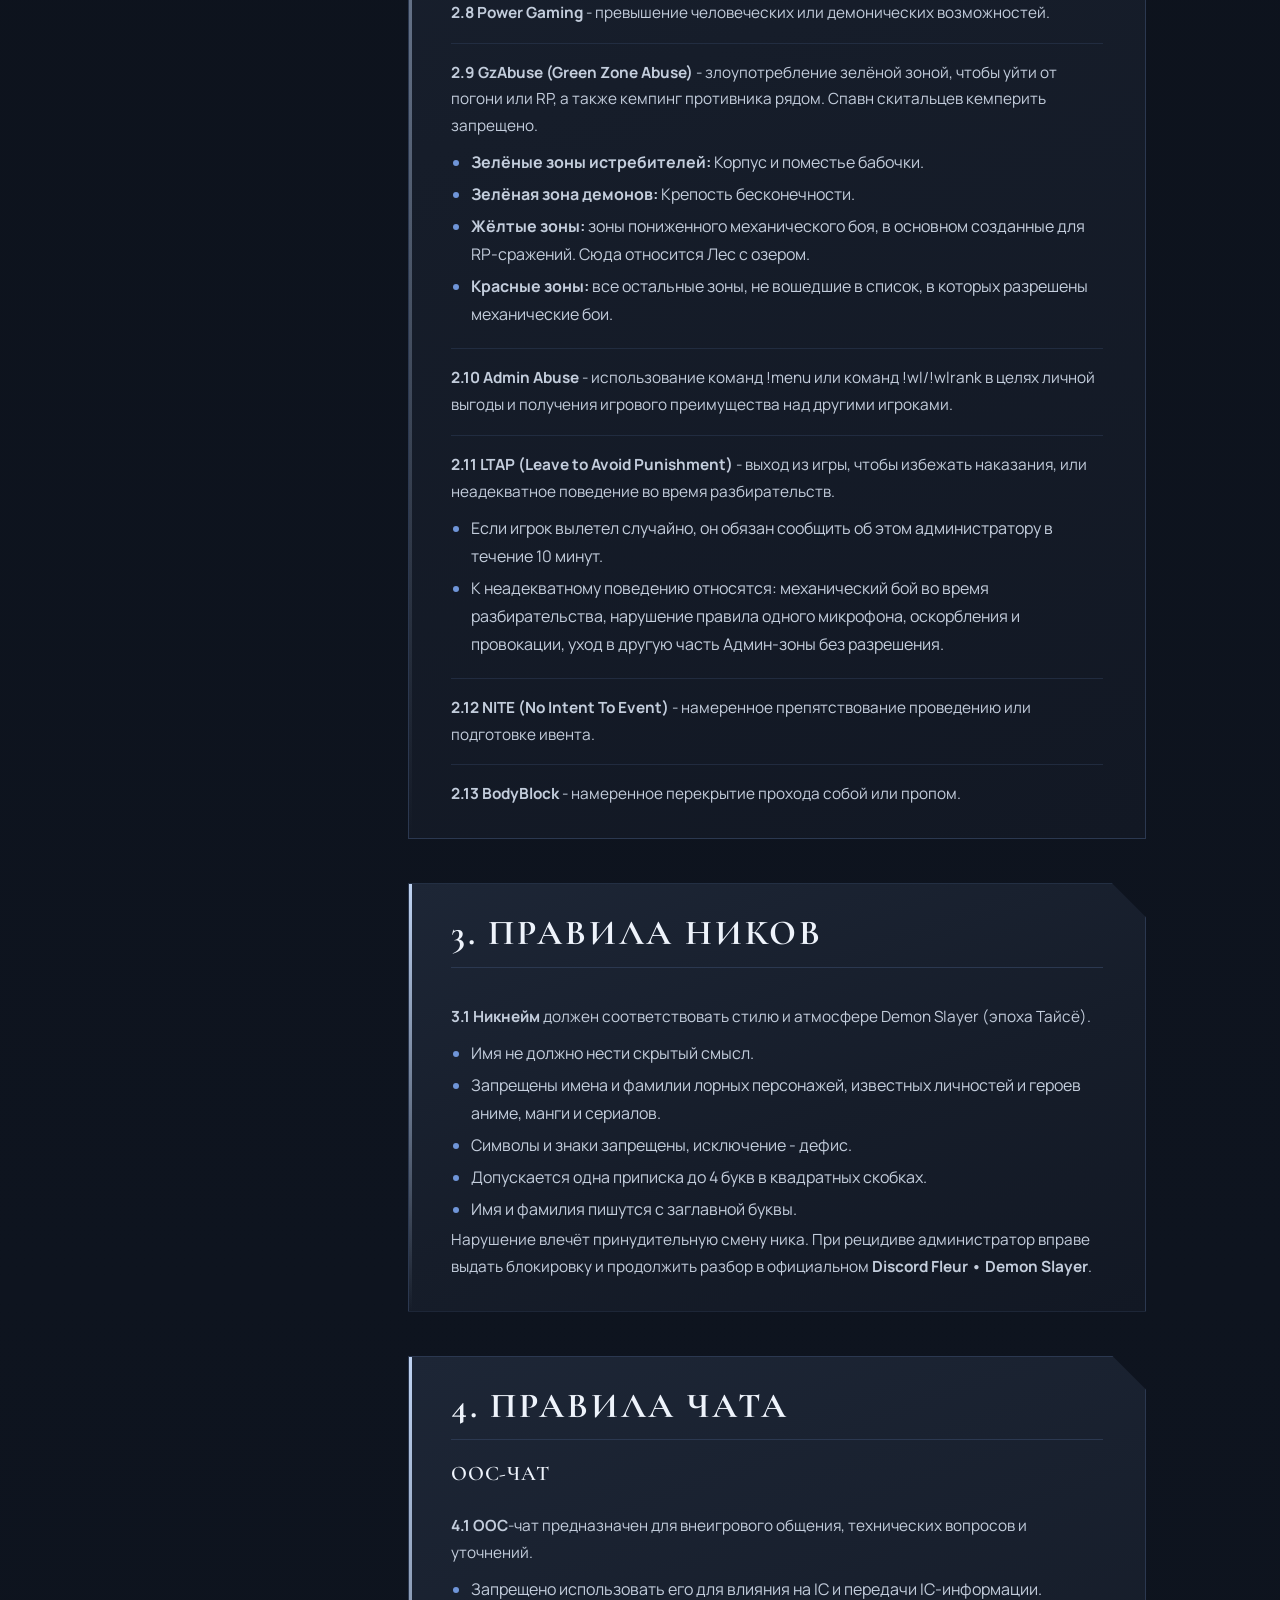
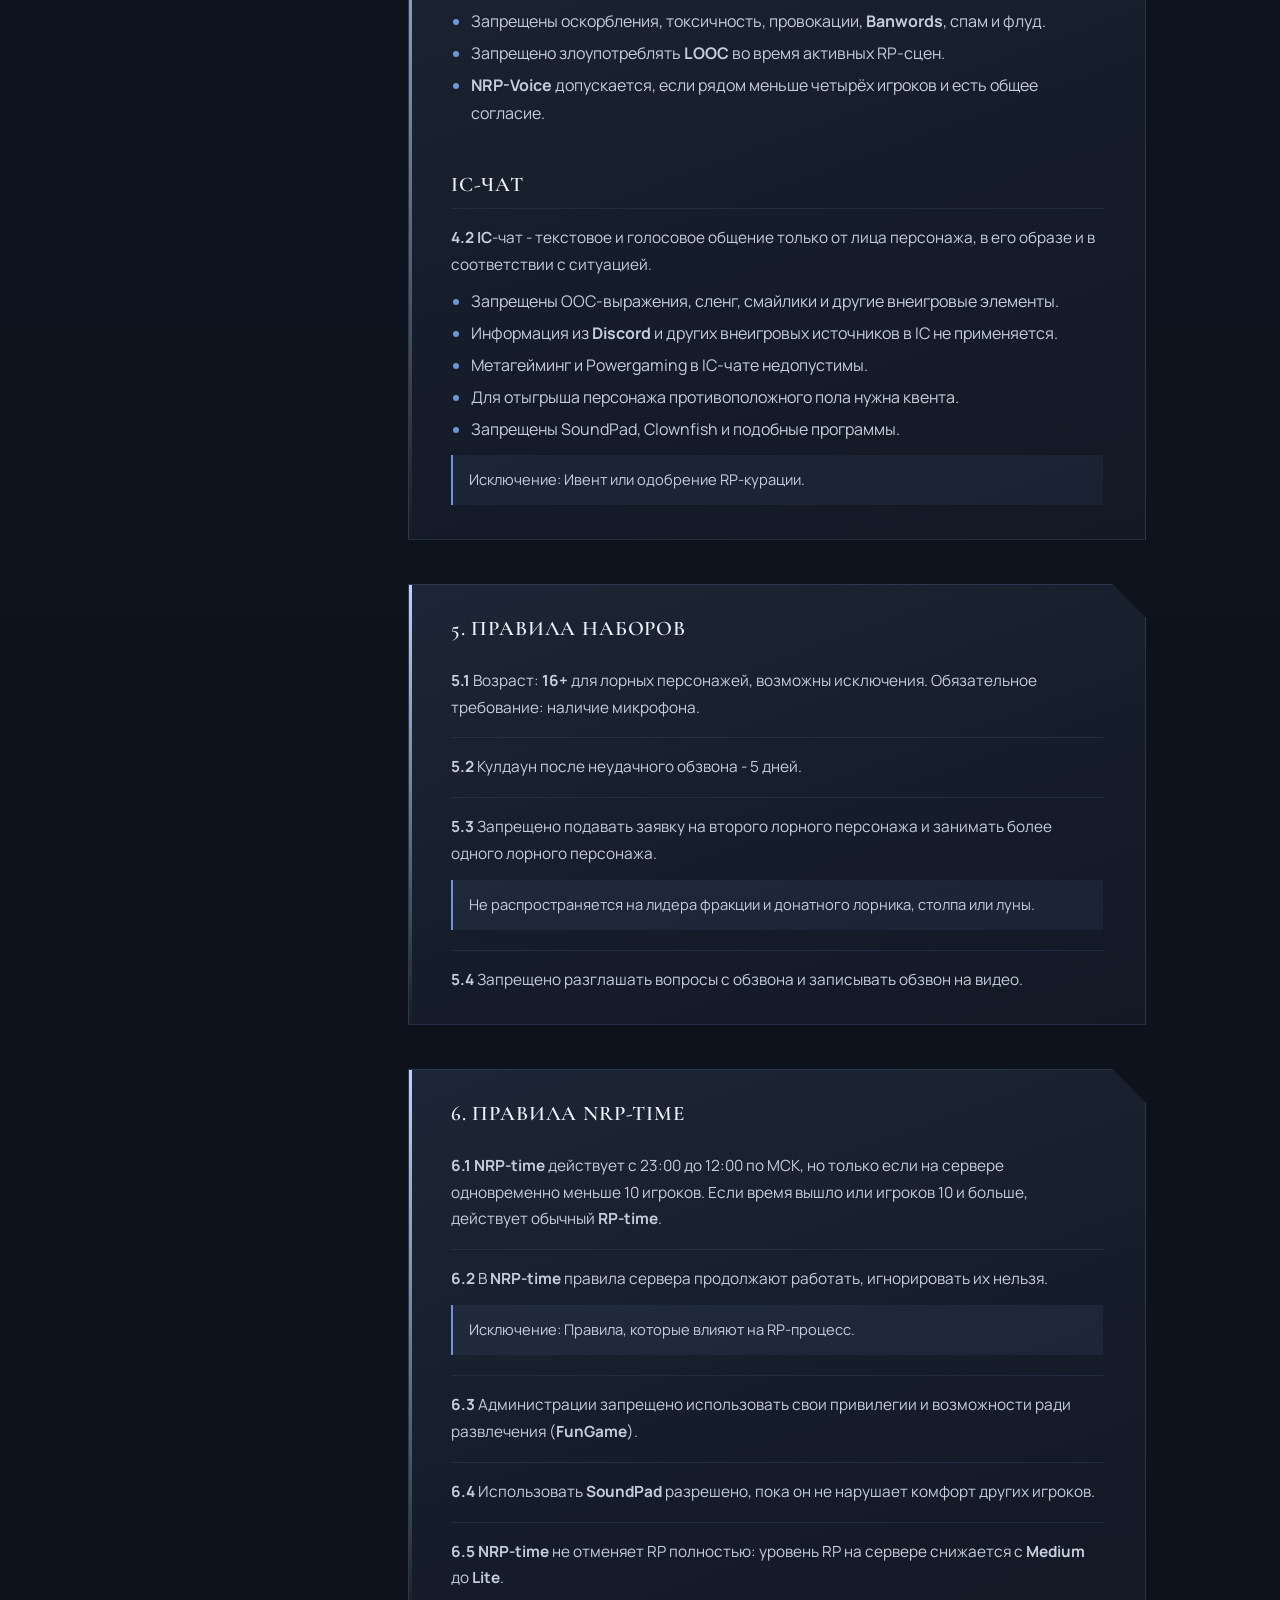
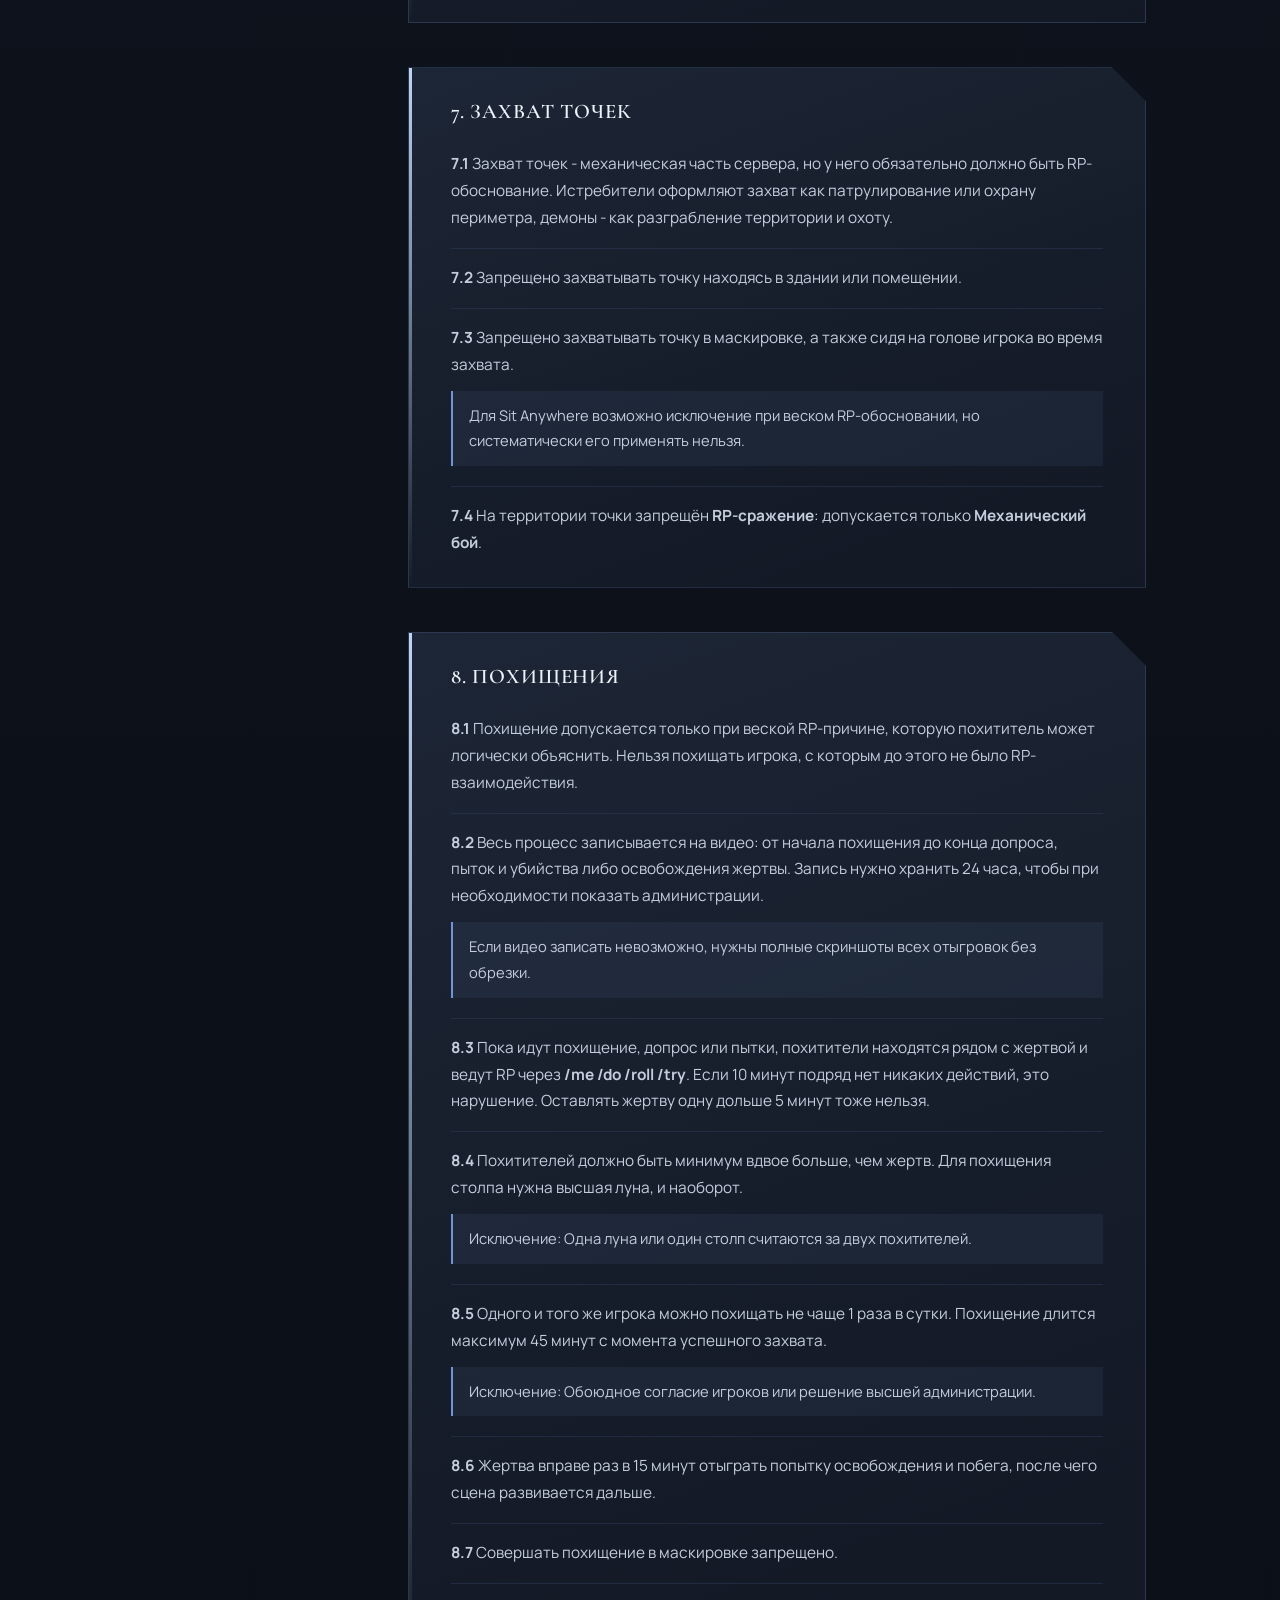
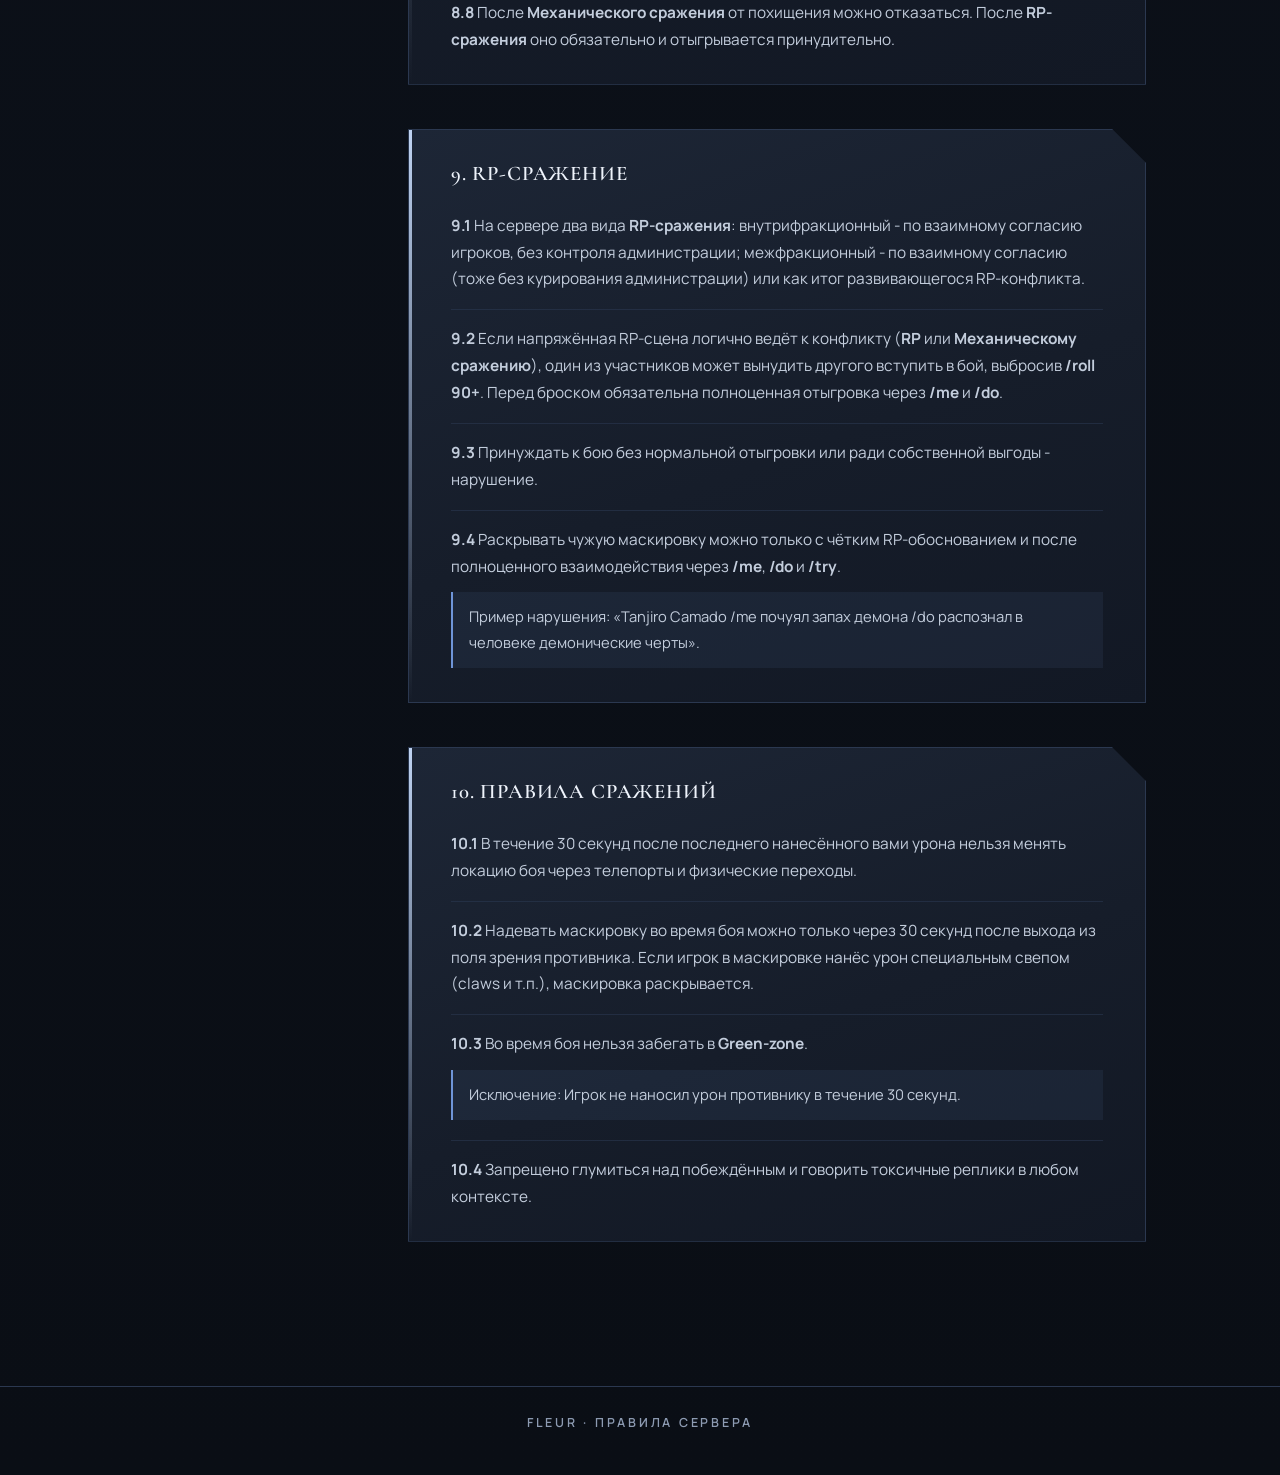
==== commit 2618a716: "Update fleur-rulles.html" ====
--- a/fleur-rulles.html
+++ b/fleur-rulles.html
@@ -195,7 +195,7 @@
   <div>
     <img class="emblem" src="fleur-demon-slayer-administration-emblem-logo.png" alt="Fleur" onerror="this.style.display='none'">
     <h1>Правила<br>сервера</h1>
-    <p>Минимальный срок наказания — <b>бан на 30 минут</b>, он может быть увеличен. Вступая на сервер, вы принимаете эти правила. Они могут меняться без предупреждения, <b>незнание правил не освобождает от ответственности.</b></p>
+    <p>Минимальный срок наказания - <b>бан на 30 минут</b>, он может быть увеличен. Вступая на сервер, вы принимаете эти правила. Они могут меняться без предупреждения, <b>незнание правил не освобождает от ответственности.</b></p>
   </div>
 </header>
 
@@ -222,7 +222,7 @@
       <div class="sec">
         <h2>Наказания</h2>
         <div class="rule">
-          <p><b>Минимальный срок бана — 30 минут.</b> Он может быть увеличен в зависимости от тяжести нарушения и рецидива.</p>
+          <p><b>Минимальный срок бана - 30 минут.</b> Он может быть увеличен в зависимости от тяжести нарушения и рецидива.</p>
         </div>
         <div class="rule">
           <p>Заходя на сервер, игрок принимает все правила. Незнание правил не освобождает от ответственности.</p>
@@ -273,7 +273,7 @@
           <p><b>1.10</b> <b>ERP</b> запрещено в любом виде.</p>
         </div>
         <div class="rule">
-          <p><b>1.11</b> <b>AFK</b> — игрок отошел от компьютера.</p>
+          <p><b>1.11</b> <b>AFK</b> - игрок отошел от компьютера.</p>
           <ul>
             <li><b>AFK</b> разрешён только на спавнах фракций. Вне зелёных зон максимум 15 минут.</li>
             <li>Лорные персонажи и персонал обязаны предупредить об <b>AFK</b>, максимум 20 минут.</li>
@@ -287,29 +287,29 @@
         <h2>RP/NRP команды</h2>
         <h3>RP-команды</h3>
         <div class="rule">
-          <p><b>/me</b> — действие персонажа.</p>
-        </div>
-        <div class="rule">
-          <p><b>/do</b> — описание обстановки, состояния объекта или результата действия.</p>
-        </div>
-        <div class="rule">
-          <p><b>/try</b> — попытка действия, исход зависит от случайности.</p>
-        </div>
-        <div class="rule">
-          <p><b>/roll</b> — случайное число (обычно 1–100) для честного определения исхода там, где результат неочевиден.</p>
+          <p><b>/me</b> - действие персонажа.</p>
+        </div>
+        <div class="rule">
+          <p><b>/do</b> - описание обстановки, состояния объекта или результата действия.</p>
+        </div>
+        <div class="rule">
+          <p><b>/try</b> - попытка действия, исход зависит от случайности.</p>
+        </div>
+        <div class="rule">
+          <p><b>/roll</b> - случайное число (обычно 1–100) для честного определения исхода там, где результат неочевиден.</p>
         </div>
         <h3>NRP-команды</h3>
         <div class="rule">
-          <p><b>/ooc</b> (или <b>//</b>) — глобальный внеигровой чат для вопросов и технических уточнений.</p>
-        </div>
-        <div class="rule">
-          <p><b>/looc</b> (или <b>/b</b>) — локальный OOC-чат, виден только ближайшим игрокам.</p>
-        </div>
-        <div class="rule">
-          <p><b>/asay</b> — обращение к администрации с жалобой или запросом.</p>
-        </div>
-        <div class="rule">
-          <p><b>/pm</b> — личное сообщение игроку.</p>
+          <p><b>/ooc</b> (или <b>//</b>) - глобальный внеигровой чат для вопросов и технических уточнений.</p>
+        </div>
+        <div class="rule">
+          <p><b>/looc</b> (или <b>/b</b>) - локальный OOC-чат, виден только ближайшим игрокам.</p>
+        </div>
+        <div class="rule">
+          <p><b>!report</b> - обращение к администрации с жалобой или запросом.</p>
+        </div>
+        <div class="rule">
+          <p><b>/pm</b> - личное сообщение игроку.</p>
         </div>
       </div>
     </section>
@@ -318,25 +318,25 @@
       <div class="sec">
         <h2>Базовые RP-термины</h2>
         <div class="rule">
-          <p><b>RP (Roleplay)</b> — игра по ролям: отыгрыш вымышленного персонажа с его мотивацией, историей и поведением.</p>
-        </div>
-        <div class="rule">
-          <p><b>IC (In Character)</b> — речь и действия от лица персонажа, всё «внутри игрового мира».</p>
-        </div>
-        <div class="rule">
-          <p><b>OOC (Out of Character)</b> — слова и действия от лица игрока: технические моменты и внеигровые вопросы. <b>LOOC</b> — локальный OOC в рамках одной RP-сцены, например: /looc Я лагаю, подожди минуту.</p>
-        </div>
-        <div class="rule">
-          <p><b>CK (Character Kill)</b> — окончательная смерть персонажа с удалением, потерей имущества и истории.</p>
-        </div>
-        <div class="rule">
-          <p><b>ERP (Erotic Roleplay)</b> — сексуальный отыгрыш, возможен только по согласию обеих сторон.</p>
-        </div>
-        <div class="rule">
-          <p><b>Void</b> — отмена RP-события из-за ошибки, бага или случайности. Согласовывается игроками или одобряется администрацией.</p>
-        </div>
-        <div class="rule">
-          <p><b>AFK (Away From Keyboard)</b> — игрок отошёл от компьютера.</p>
+          <p><b>RP (Roleplay)</b> - игра по ролям: отыгрыш вымышленного персонажа с его мотивацией, историей и поведением.</p>
+        </div>
+        <div class="rule">
+          <p><b>IC (In Character)</b> - речь и действия от лица персонажа, всё «внутри игрового мира».</p>
+        </div>
+        <div class="rule">
+          <p><b>OOC (Out of Character)</b> - слова и действия от лица игрока: технические моменты и внеигровые вопросы. <b>LOOC</b> - локальный OOC в рамках одной RP-сцены, например: /looc Я лагаю, подожди минуту.</p>
+        </div>
+        <div class="rule">
+          <p><b>CK (Character Kill)</b> - окончательная смерть персонажа с удалением, потерей имущества и истории.</p>
+        </div>
+        <div class="rule">
+          <p><b>ERP (Erotic Roleplay)</b> - эротический отыгрыш или эротическая ролевая игра.</p>
+        </div>
+        <div class="rule">
+          <p><b>Void</b> - отмена RP-события из-за ошибки, бага или случайности. Согласовывается игроками или одобряется администрацией.</p>
+        </div>
+        <div class="rule">
+          <p><b>AFK (Away From Keyboard)</b> - игрок отошёл от компьютера.</p>
         </div>
       </div>
     </section>
@@ -345,61 +345,60 @@
       <div class="sec">
         <h2>2. Установленные термины сервера</h2>
         <div class="rule">
-          <p><b>2.1</b> <b>NLR (New Life Rule)</b> — после смерти персонаж забывает события, приведшие к ней, и 5 минут не возвращается на место гибели.</p>
-        </div>
-        <div class="rule">
-          <p><b>2.2</b> <b>NonRP</b> — поведение, не соответствующее логике, атмосфере и реалиям мира (Япония XX века и вселенная Demon Slayer).</p>
+          <p><b>2.1</b> <b>NLR (New Life Rule)</b> - после смерти персонаж забывает события, приведшие к ней, и 5 минут не возвращается на место гибели.</p>
+        </div>
+        <div class="rule">
+          <p><b>2.2</b> <b>NonRP</b> - поведение, не соответствующее логике, атмосфере и реалиям мира (Япония XX века и вселенная Demon Slayer).</p>
           <ul>
             <li>Выход из активной RP-сцены без завершения отыгрыша или уведомления участников;</li>
-            <li>Смена персонажа через !Characters во время RP-сцены;</li>
+            <li>Смена персонажа с помощью привилегии/механики сервера во время RP-сцены;</li>
             <li>Использование внеигровых знаний для преимущества.</li>
           </ul>
           <div class="note">Исключение: Способности из одобренной квенты.</div>
         </div>
         <div class="rule">
-          <p><b>2.3</b> <b>MG (MetaGaming)</b> — использование OOC-информации в IC. Например, ник, узнанный в <b>Discord</b> и использованный в RP.</p>
-        </div>
-        <div class="rule">
-          <p><b>2.4</b> <b>FearRP</b> — отыгрыш страха при угрозе жизни. Игрок ведёт себя как обычный человек или демон во вселенной Demon Slayer. Не распространяется на <b>Механическое сражение</b>, только на <b>RP</b> и <b>RP-сражение</b>.</p>
+          <p><b>2.3</b> <b>MG (MetaGaming)</b> - использование OOC-информации в IC. Например, ник, узнанный в <b>Discord</b> и использованный в RP.</p>
+        </div>
+        <div class="rule">
+          <p><b>2.4</b> <b>FearRP</b> - отыгрыш страха при угрозе жизни. Игрок ведёт себя как обычный человек или демон во вселенной Demon Slayer. Не распространяется на <b>Механическое сражение</b>, только на <b>RP</b> и <b>RP-сражение</b>.</p>
           <div class="note">Исключение: Способности из одобренной квенты.</div>
         </div>
         <div class="rule">
-          <p><b>2.5</b> <b>RDM (Random Deathmatch)</b> — убийство или нанесение урона без веского RP-повода и отыгрыша, включая <b>Team-Kill</b>.</p>
-        </div>
-        <div class="rule">
-          <p><b>2.6</b> <b>MassRDM</b> — убийство трёх и более игроков без RP-повода.</p>
-        </div>
-        <div class="rule">
-          <p><b>2.7</b> <b>Bug Abuse</b> — использование уязвимостей сервера и игры в корыстных целях.</p>
-        </div>
-        <div class="rule">
-          <p><b>2.8</b> <b>Power Gaming</b> — превышение человеческих или демонических возможностей.</p>
-        </div>
-        <div class="rule">
-          <p><b>2.9</b> <b>GzAbuse (Green Zone Abuse)</b> — злоупотребление зелёной зоной, чтобы уйти от погони или RP, а также кемпинг противника рядом. Спавн скитальцев кемперить запрещено.</p>
+          <p><b>2.5</b> <b>RDM (Random Deathmatch)</b> - убийство или нанесение урона без веского RP-повода и отыгрыша, включая <b>Team-Kill</b>.</p>
+        </div>
+        <div class="rule">
+          <p><b>2.6</b> <b>MassRDM</b> - убийство трёх и более игроков без RP-повода.</p>
+        </div>
+        <div class="rule">
+          <p><b>2.7</b> <b>Bug Abuse</b> - использование уязвимостей сервера и игры в корыстных целях.</p>
+        </div>
+        <div class="rule">
+          <p><b>2.8</b> <b>Power Gaming</b> - превышение человеческих или демонических возможностей.</p>
+        </div>
+        <div class="rule">
+          <p><b>2.9</b> <b>GzAbuse (Green Zone Abuse)</b> - злоупотребление зелёной зоной, чтобы уйти от погони или RP, а также кемпинг противника рядом. Спавн скитальцев кемперить запрещено.</p>
           <ul>
             <li><b>Зелёные зоны истребителей:</b> Корпус и поместье бабочки.</li>
             <li><b>Зелёная зона демонов:</b> Крепость бесконечности.</li>
+            <li><b>Жёлтые зоны:</b> зоны пониженного механического боя, в основном созданные для RP-сражений. Сюда относится Лес с озером.</li>
+            <li><b>Красные зоны:</b> все остальные зоны, не вошедшие в список, в которых разрешены механические бои.</li>
           </ul>
         </div>
         <div class="rule">
-          <p><b>2.10</b> <b>Admin Abuse</b> — использование команд !menu или команд !wl/!wlrank в целях личной выгоды и получения игрового преимущества над другими игроками.</p>
-        </div>
-        <div class="rule">
-          <p><b>2.11</b> <b>LTAP (Leave to Avoid Punishment)</b> — выход из игры, чтобы избежать наказания, или неадекватное поведение во время разбирательств.</p>
+          <p><b>2.10</b> <b>Admin Abuse</b> - использование команд !menu или команд !wl/!wlrank в целях личной выгоды и получения игрового преимущества над другими игроками.</p>
+        </div>
+        <div class="rule">
+          <p><b>2.11</b> <b>LTAP (Leave to Avoid Punishment)</b> - выход из игры, чтобы избежать наказания, или неадекватное поведение во время разбирательств.</p>
           <ul>
             <li>Если игрок вылетел случайно, он обязан сообщить об этом администратору в течение 10 минут.</li>
             <li>К неадекватному поведению относятся: механический бой во время разбирательства, нарушение правила одного микрофона, оскорбления и провокации, уход в другую часть Админ-зоны без разрешения.</li>
           </ul>
         </div>
         <div class="rule">
-          <p><b>2.12</b> <b>NITE (No Intent To Event)</b> — намеренное препятствование проведению или подготовке ивента.</p>
-        </div>
-        <div class="rule">
-          <p><b>2.13</b> <b>BodyBlock</b> — намеренное перекрытие прохода собой или пропом.</p>
-        </div>
-        <div class="rule">
-          <p><b>2.14</b> <b>HairAbuse</b> — неоновые, кислотные и другие неестественные цвета волос.</p>
+          <p><b>2.12</b> <b>NITE (No Intent To Event)</b> - намеренное препятствование проведению или подготовке ивента.</p>
+        </div>
+        <div class="rule">
+          <p><b>2.13</b> <b>BodyBlock</b> - намеренное перекрытие прохода собой или пропом.</p>
         </div>
       </div>
     </section>
@@ -412,13 +411,11 @@
           <ul>
             <li>Имя не должно нести скрытый смысл.</li>
             <li>Запрещены имена и фамилии лорных персонажей, известных личностей и героев аниме, манги и сериалов.</li>
-            <li>Символы и знаки запрещены, исключение — дефис.</li>
+            <li>Символы и знаки запрещены, исключение - дефис.</li>
             <li>Допускается одна приписка до 4 букв в квадратных скобках.</li>
             <li>Имя и фамилия пишутся с заглавной буквы.</li>
           </ul>
-        </div>
-        <div class="rule">
-          <p><b>3.2</b> Нарушение влечёт принудительную смену ника. При рецидиве администратор вправе выдать блокировку и продолжить разбор в официальном <b>Discord Fleur • Demon Slayer</b>.</p>
+          <p>Нарушение влечёт принудительную смену ника. При рецидиве администратор вправе выдать блокировку и продолжить разбор в официальном <b>Discord Fleur • Demon Slayer</b>.</p>
         </div>
       </div>
     </section>
@@ -438,7 +435,7 @@
         </div>
         <h3>IC-чат</h3>
         <div class="rule">
-          <p><b>4.2</b> <b>IC</b>-чат — текстовое и голосовое общение только от лица персонажа, в его образе и в соответствии с ситуацией.</p>
+          <p><b>4.2</b> <b>IC</b>-чат - текстовое и голосовое общение только от лица персонажа, в его образе и в соответствии с ситуацией.</p>
           <ul>
             <li>Запрещены OOC-выражения, сленг, смайлики и другие внеигровые элементы.</li>
             <li>Информация из <b>Discord</b> и других внеигровых источников в IC не применяется.</li>
@@ -448,9 +445,6 @@
           </ul>
           <div class="note">Исключение: Ивент или одобрение RP-курации.</div>
         </div>
-        <div class="rule">
-          <p><b>4.3</b> <b>Наказание:</b> запрет текстового и голосового чата (<b>mute/gag</b>) от 10 минут до 2 часов.</p>
-        </div>
       </div>
     </section>
 
@@ -461,7 +455,7 @@
           <p><b>5.1</b> Возраст: <b>16+</b> для лорных персонажей, возможны исключения. Обязательное требование: наличие микрофона.</p>
         </div>
         <div class="rule">
-          <p><b>5.2</b> Кулдаун после неудачного обзвона — 5 дней.</p>
+          <p><b>5.2</b> Кулдаун после неудачного обзвона - 5 дней.</p>
         </div>
         <div class="rule">
           <p><b>5.3</b> Запрещено подавать заявку на второго лорного персонажа и занимать более одного лорного персонажа.</p>
@@ -499,13 +493,13 @@
       <div class="sec">
         <h3>7. Захват точек</h3>
         <div class="rule">
-          <p><b>7.1</b> Захват точек — механическая часть сервера, но у него обязательно должно быть RP-обоснование. Истребители оформляют захват как патрулирование или охрану периметра, демоны — как разграбление территории и охоту.</p>
+          <p><b>7.1</b> Захват точек - механическая часть сервера, но у него обязательно должно быть RP-обоснование. Истребители оформляют захват как патрулирование или охрану периметра, демоны - как разграбление территории и охоту.</p>
         </div>
         <div class="rule">
           <p><b>7.2</b> Запрещено захватывать точку находясь в здании или помещении.</p>
         </div>
         <div class="rule">
-          <p><b>7.3</b> Запрещено захватывать точку в маскировке, а также использовать аддон <b>Sit Anywhere</b> (посадка на другого игрока) во время захвата.</p>
+          <p><b>7.3</b> Запрещено захватывать точку в маскировке, а также сидя на голове игрока во время захвата.</p>
           <div class="note">Для Sit Anywhere возможно исключение при веском RP-обосновании, но систематически его применять нельзя.</div>
         </div>
         <div class="rule">
@@ -551,13 +545,13 @@
       <div class="sec">
         <h3>9. RP-сражение</h3>
         <div class="rule">
-          <p><b>9.1</b> На сервере два вида <b>RP-сражения</b>: внутрифракционный — по взаимному согласию игроков, без контроля администрации; межфракционный — по взаимному согласию (тоже без курирования администрации) или как итог развивающегося RP-конфликта.</p>
+          <p><b>9.1</b> На сервере два вида <b>RP-сражения</b>: внутрифракционный - по взаимному согласию игроков, без контроля администрации; межфракционный - по взаимному согласию (тоже без курирования администрации) или как итог развивающегося RP-конфликта.</p>
         </div>
         <div class="rule">
           <p><b>9.2</b> Если напряжённая RP-сцена логично ведёт к конфликту (<b>RP</b> или <b>Механическому сражению</b>), один из участников может вынудить другого вступить в бой, выбросив <b>/roll 90+</b>. Перед броском обязательна полноценная отыгровка через <b>/me</b> и <b>/do</b>.</p>
         </div>
         <div class="rule">
-          <p><b>9.3</b> Принуждать к бою без нормальной отыгровки или ради собственной выгоды — нарушение.</p>
+          <p><b>9.3</b> Принуждать к бою без нормальной отыгровки или ради собственной выгоды - нарушение.</p>
         </div>
         <div class="rule">
           <p><b>9.4</b> Раскрывать чужую маскировку можно только с чётким RP-обоснованием и после полноценного взаимодействия через <b>/me</b>, <b>/do</b> и <b>/try</b>.</p>
@@ -570,13 +564,14 @@
       <div class="sec">
         <h3>10. Правила сражений</h3>
         <div class="rule">
-          <p><b>10.1</b> В течение 30 секунд после последнего урона нельзя менять локацию боя через телепорты и физические переходы.</p>
+          <p><b>10.1</b> В течение 30 секунд после последнего нанесённого вами урона нельзя менять локацию боя через телепорты и физические переходы.</p>
         </div>
         <div class="rule">
           <p><b>10.2</b> Надевать маскировку во время боя можно только через 30 секунд после выхода из поля зрения противника. Если игрок в маскировке нанёс урон специальным свепом (claws и т.п.), маскировка раскрывается.</p>
         </div>
         <div class="rule">
           <p><b>10.3</b> Во время боя нельзя забегать в <b>Green-zone</b>.</p>
+          <div class="note">Исключение: Игрок не наносил урон противнику в течение 30 секунд.</div>
         </div>
         <div class="rule">
           <p><b>10.4</b> Запрещено глумиться над побеждённым и говорить токсичные реплики в любом контексте.</p>
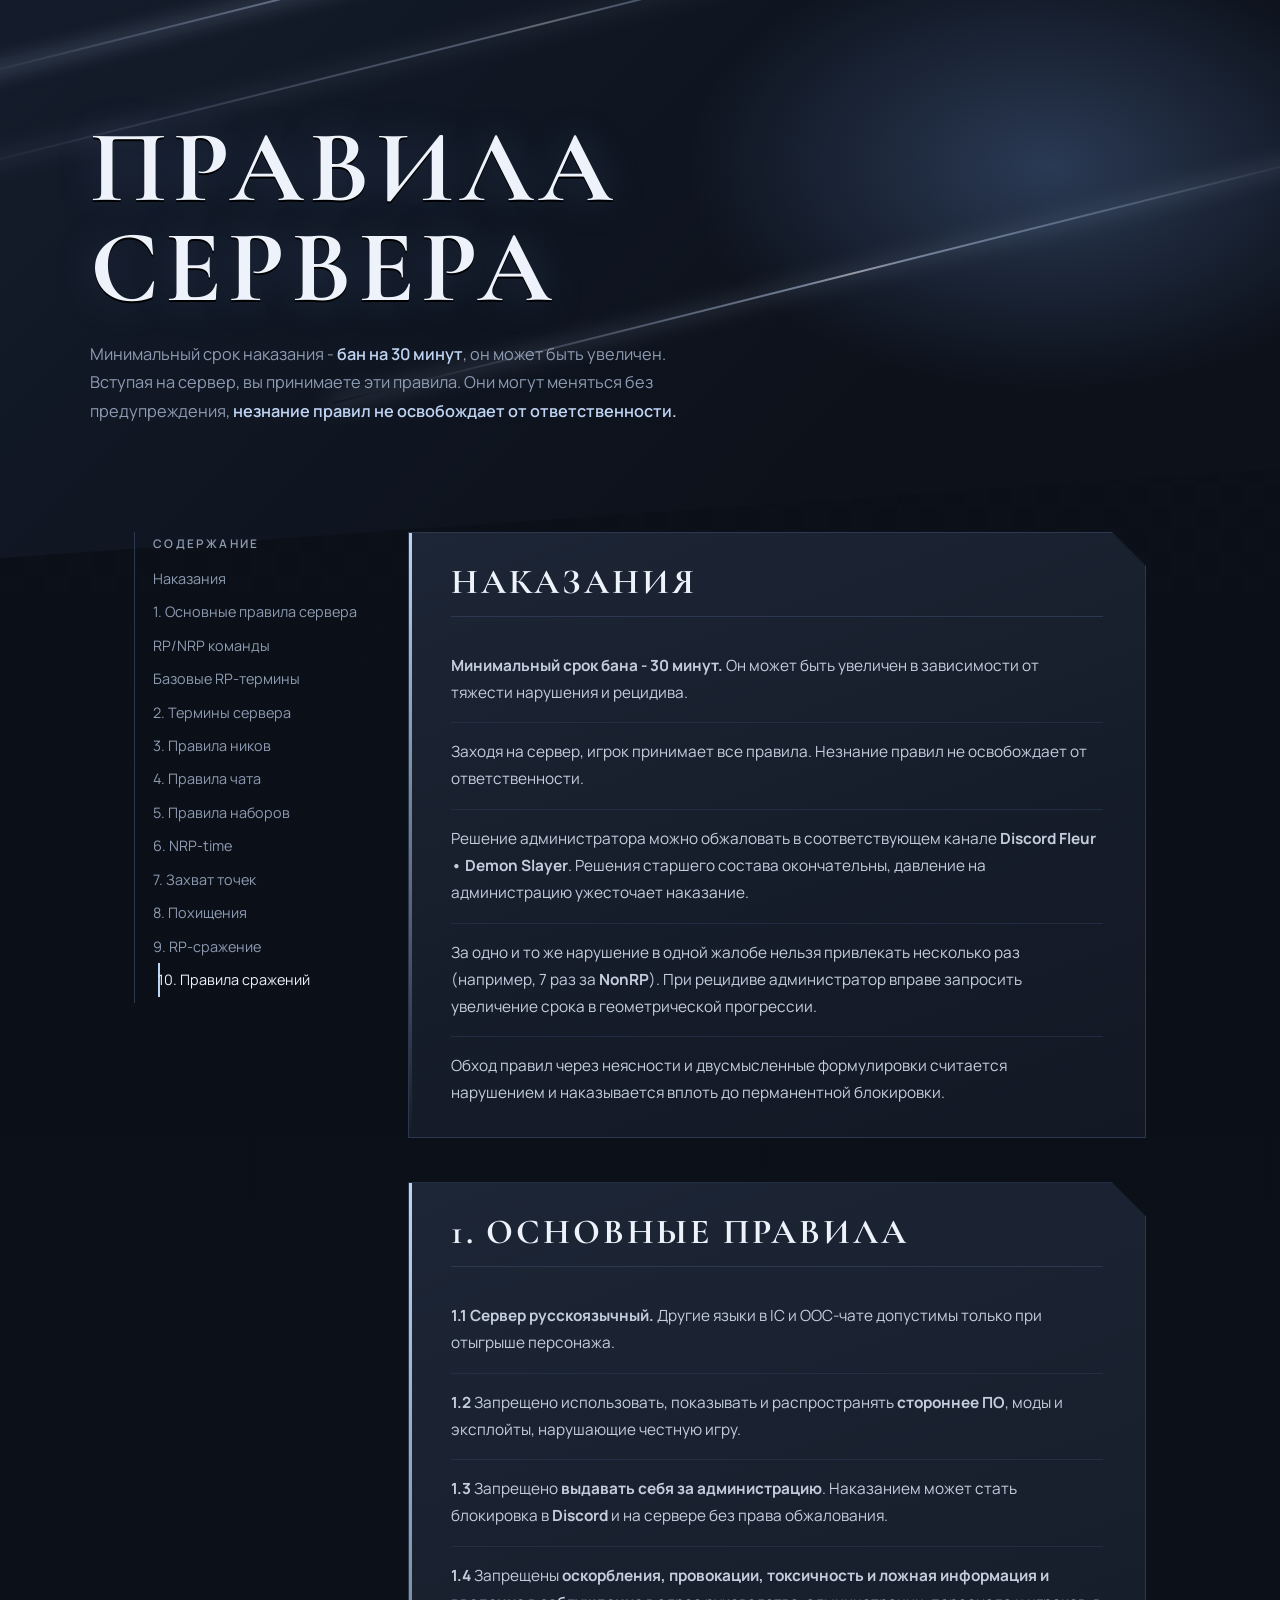
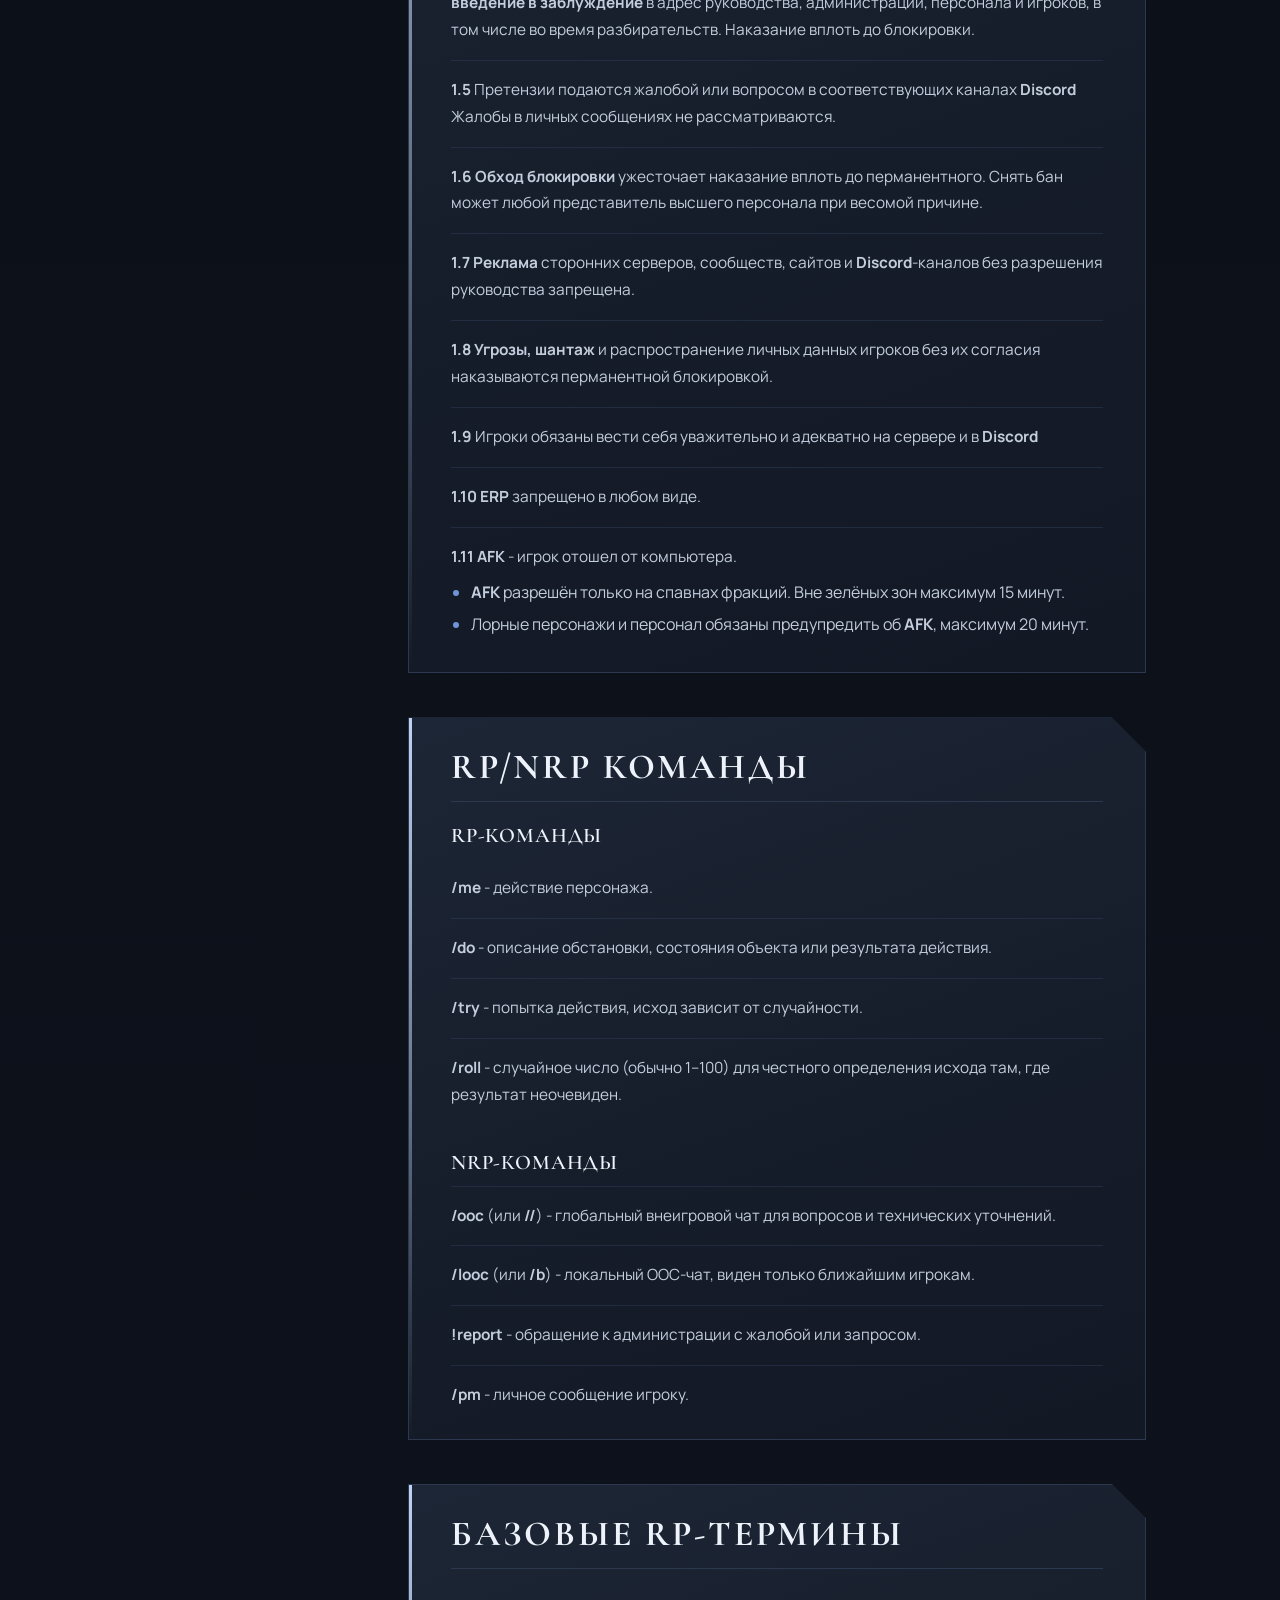
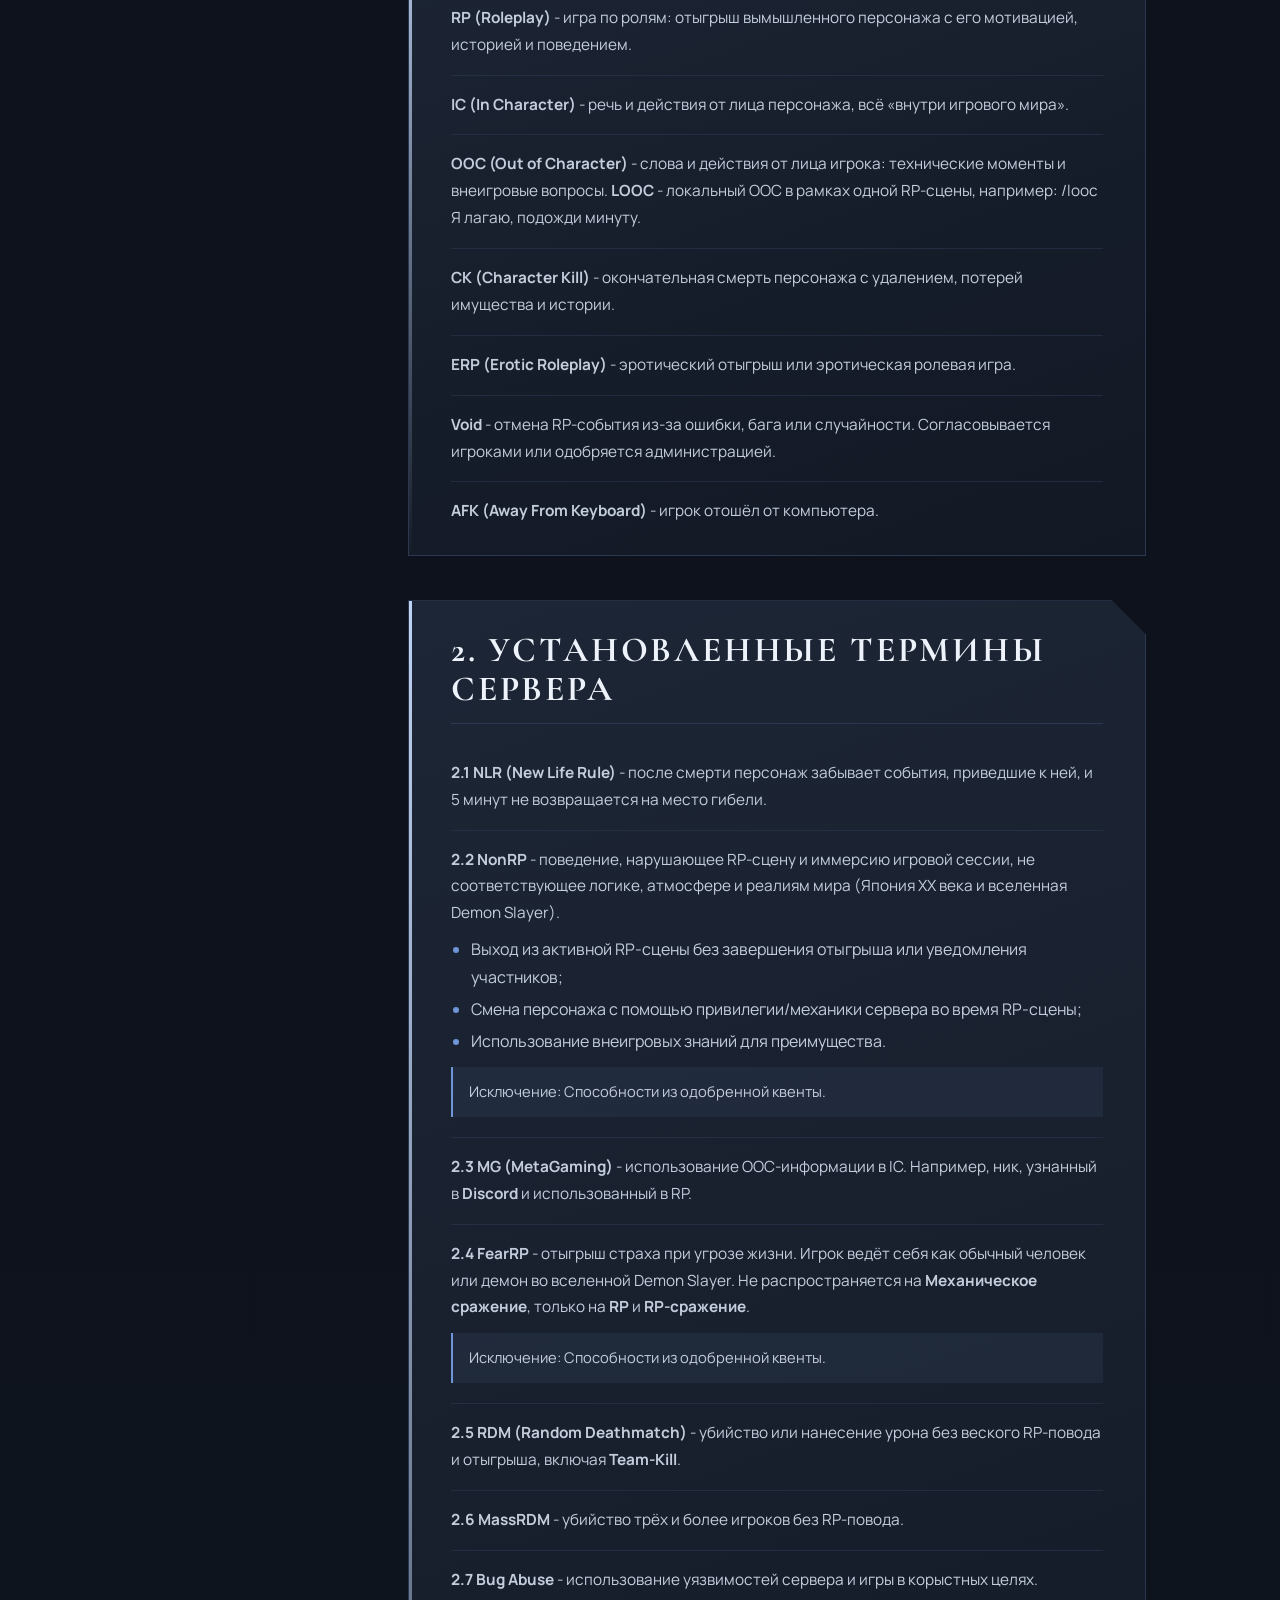
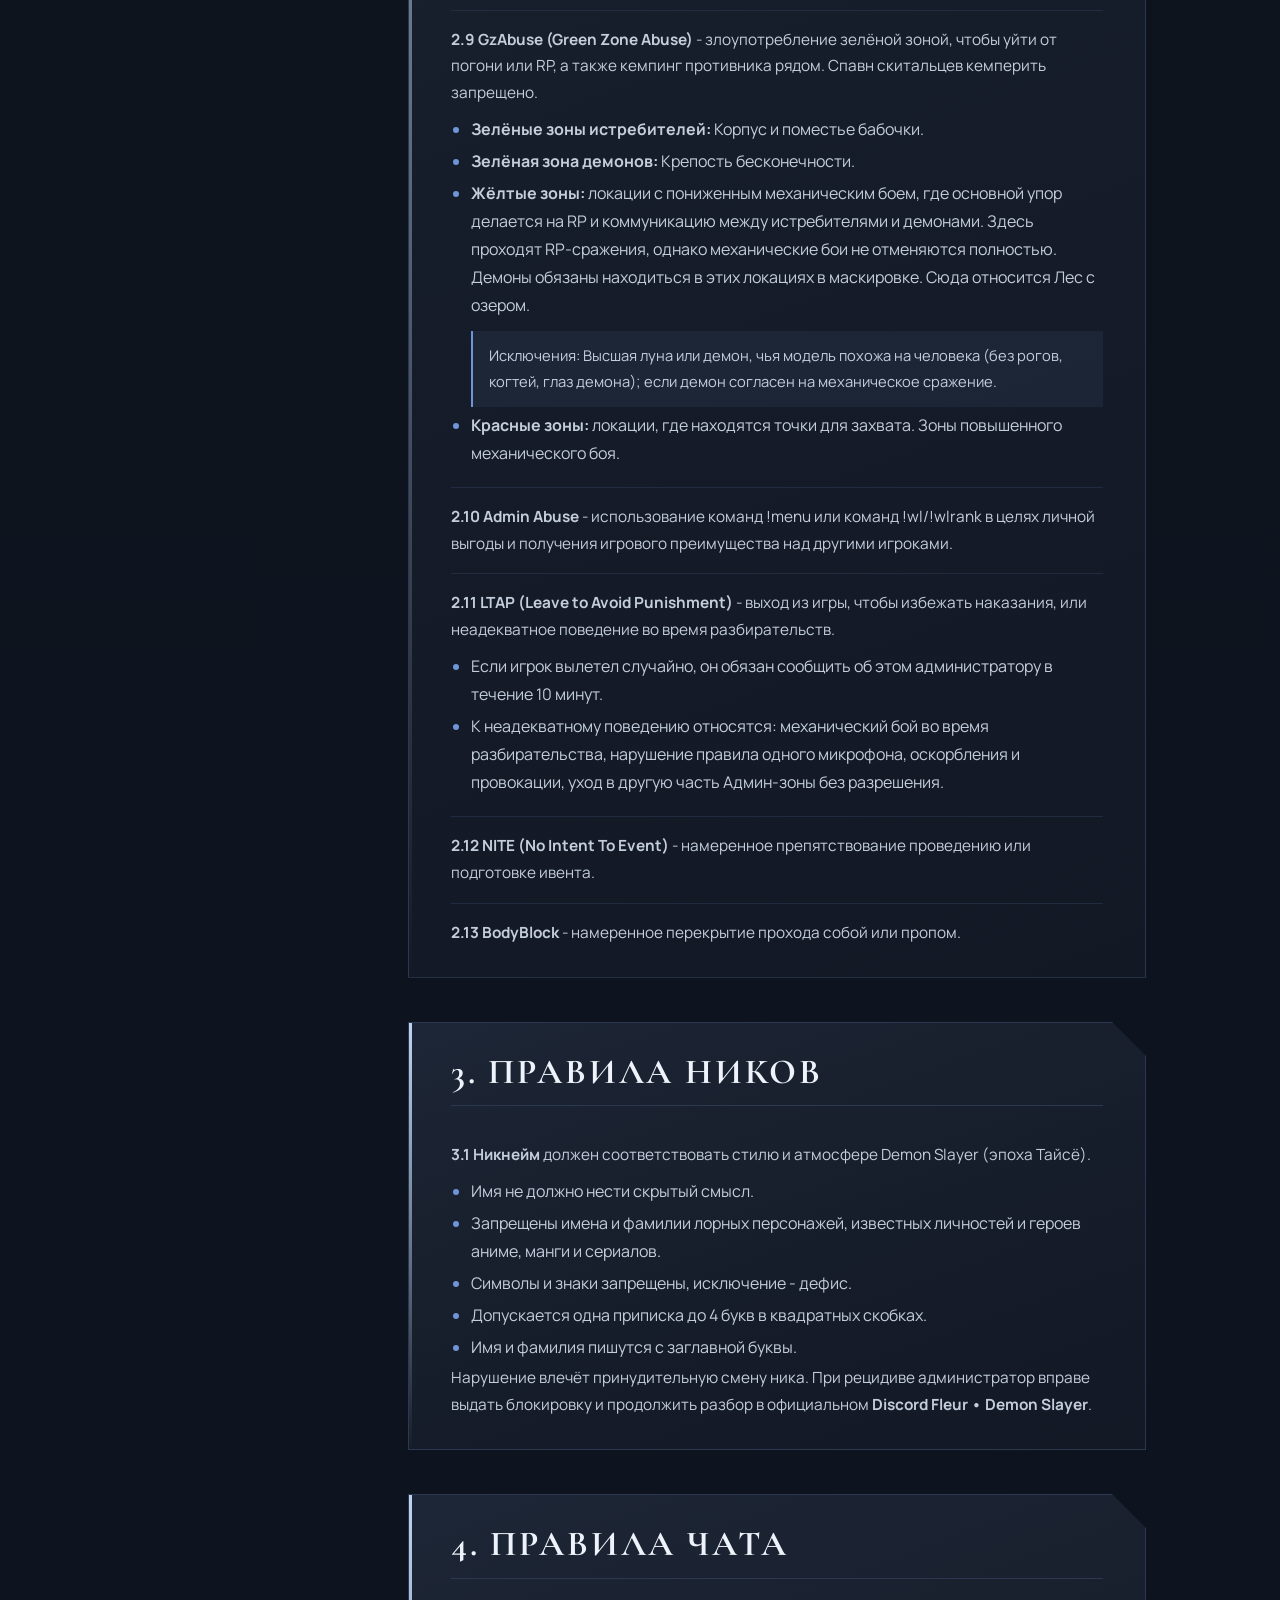
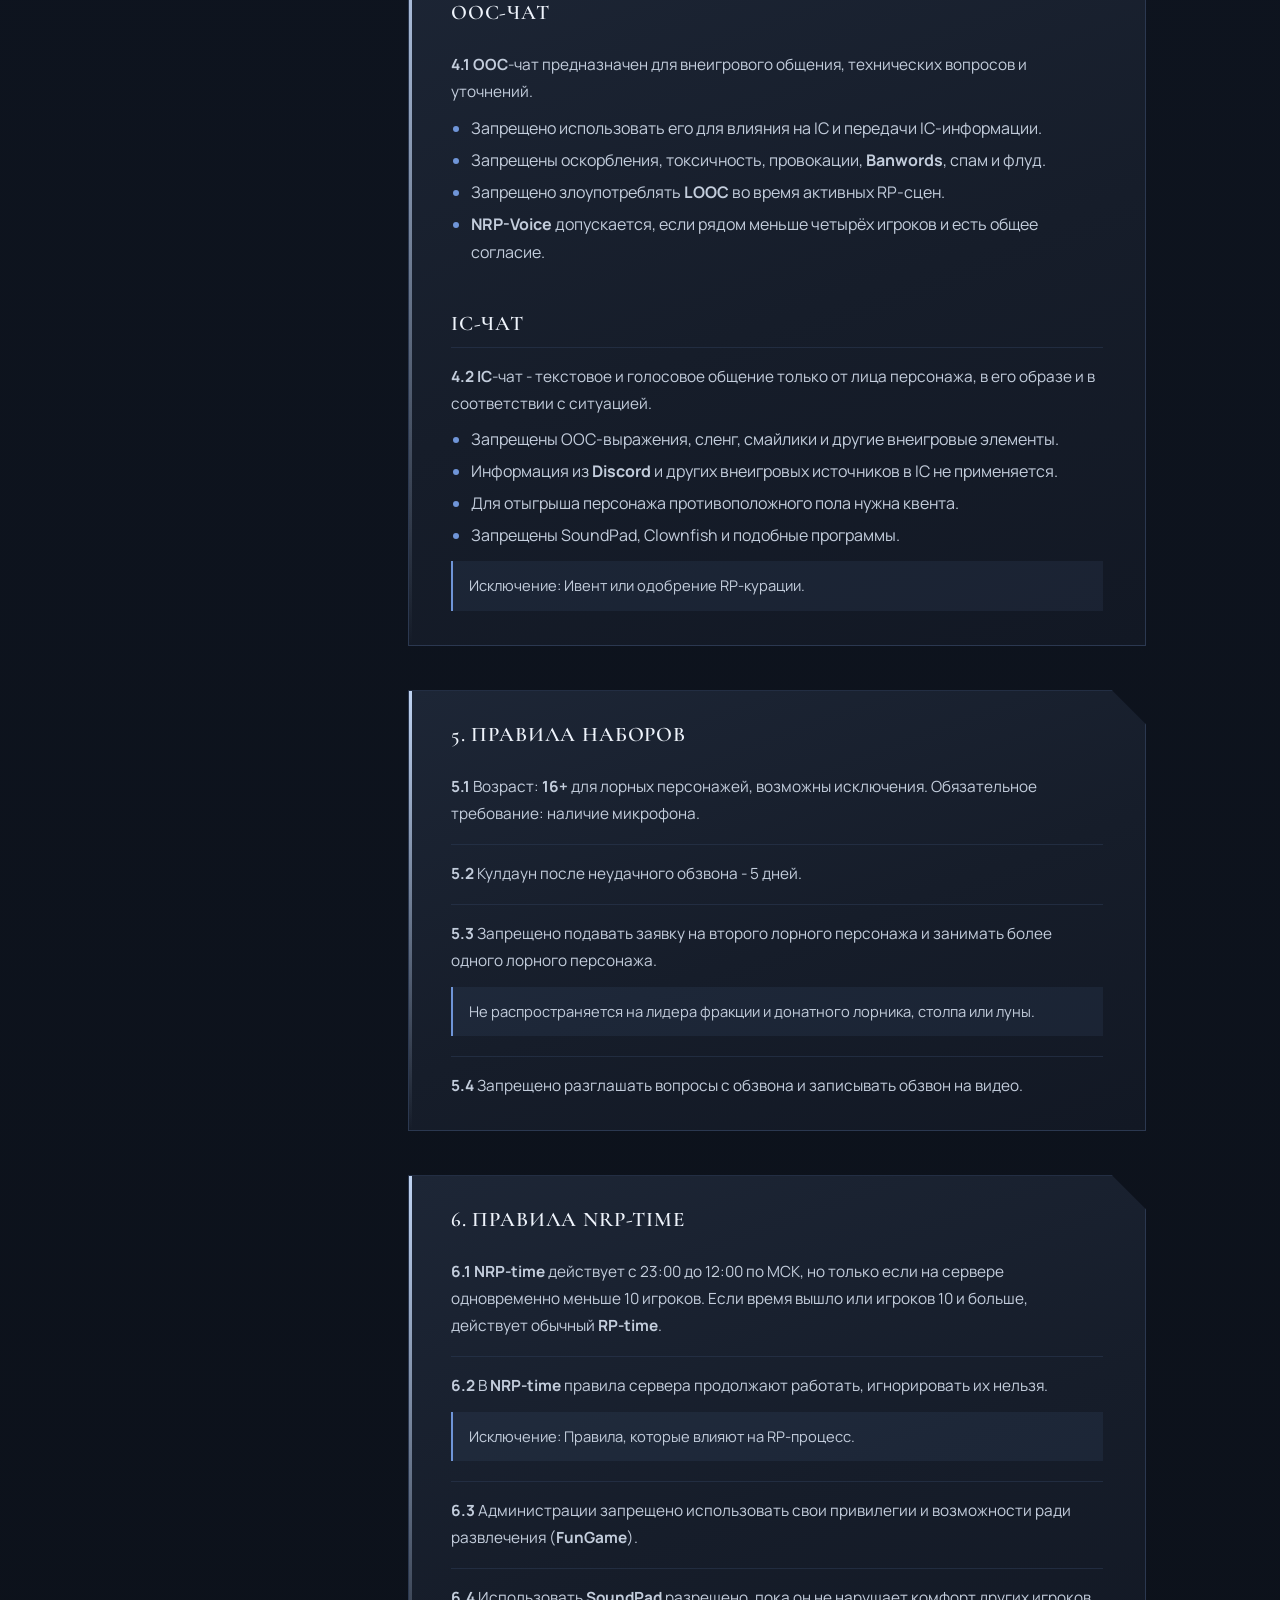
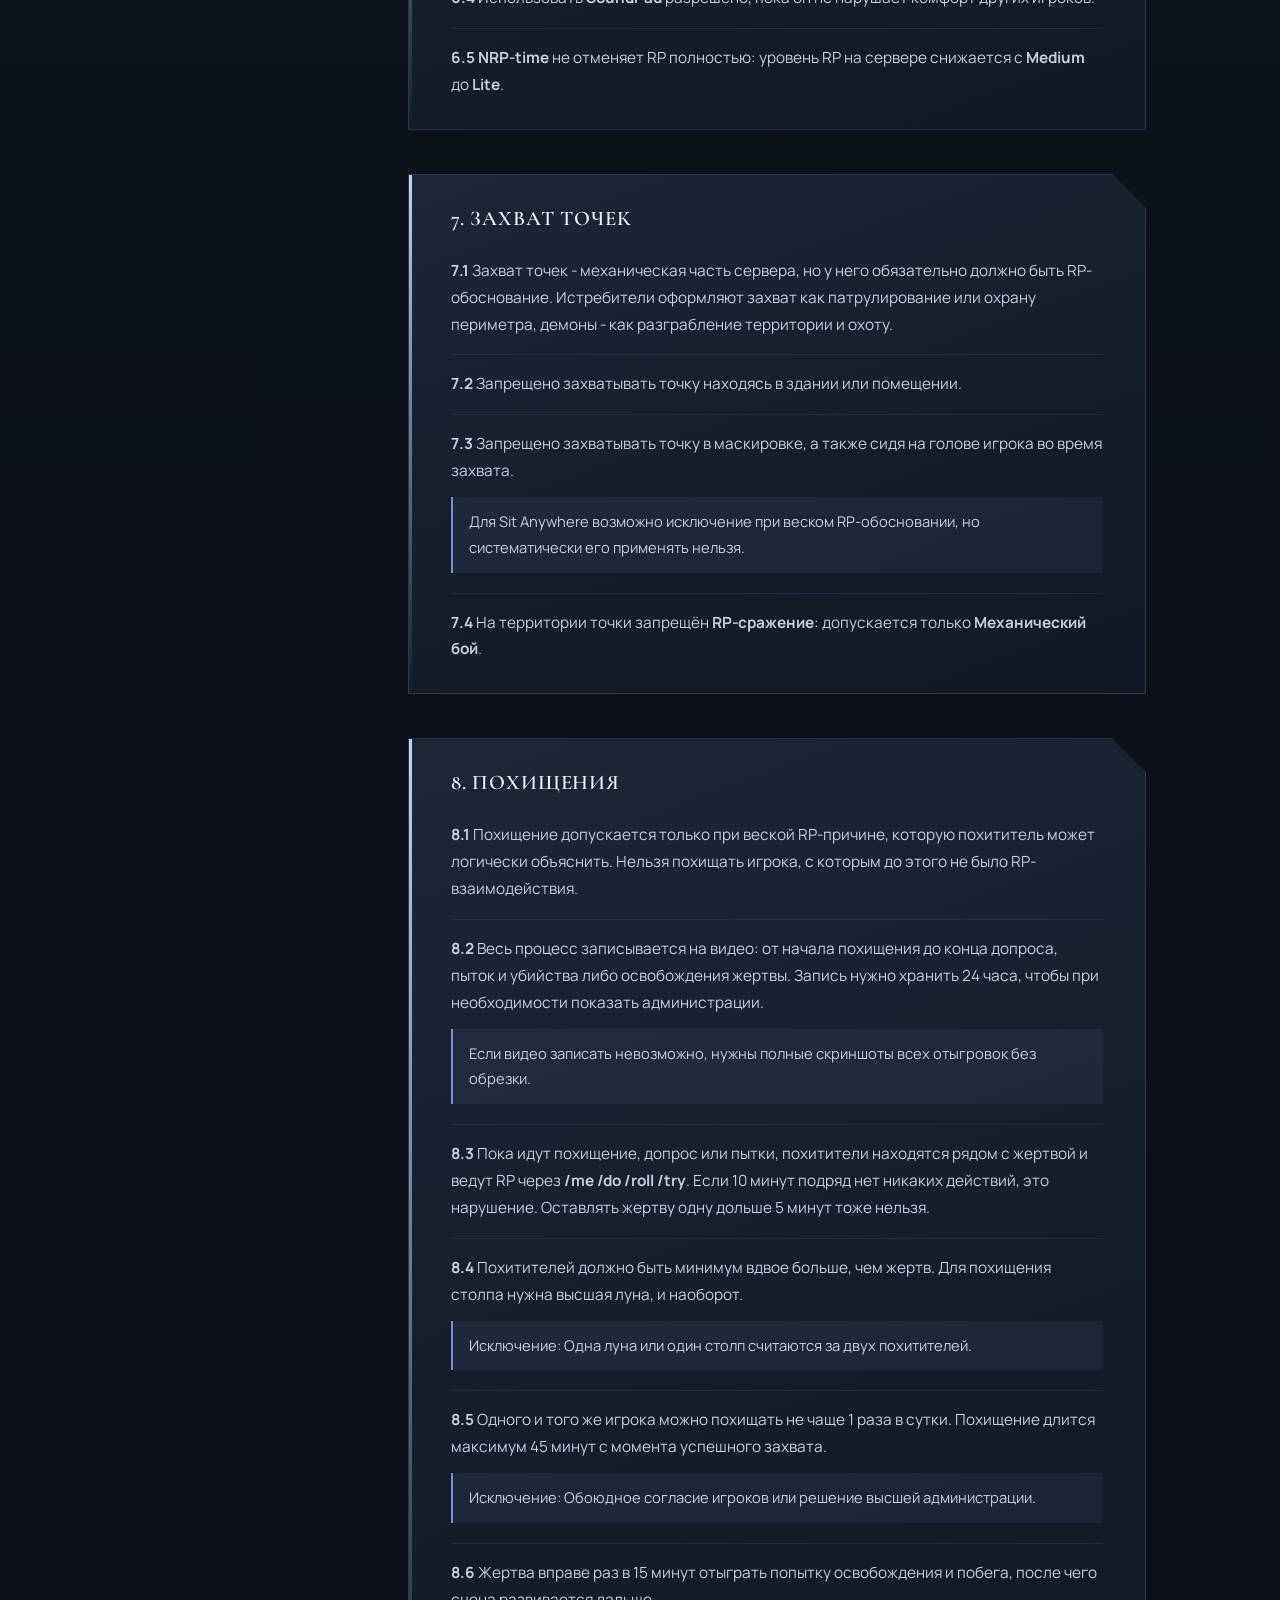
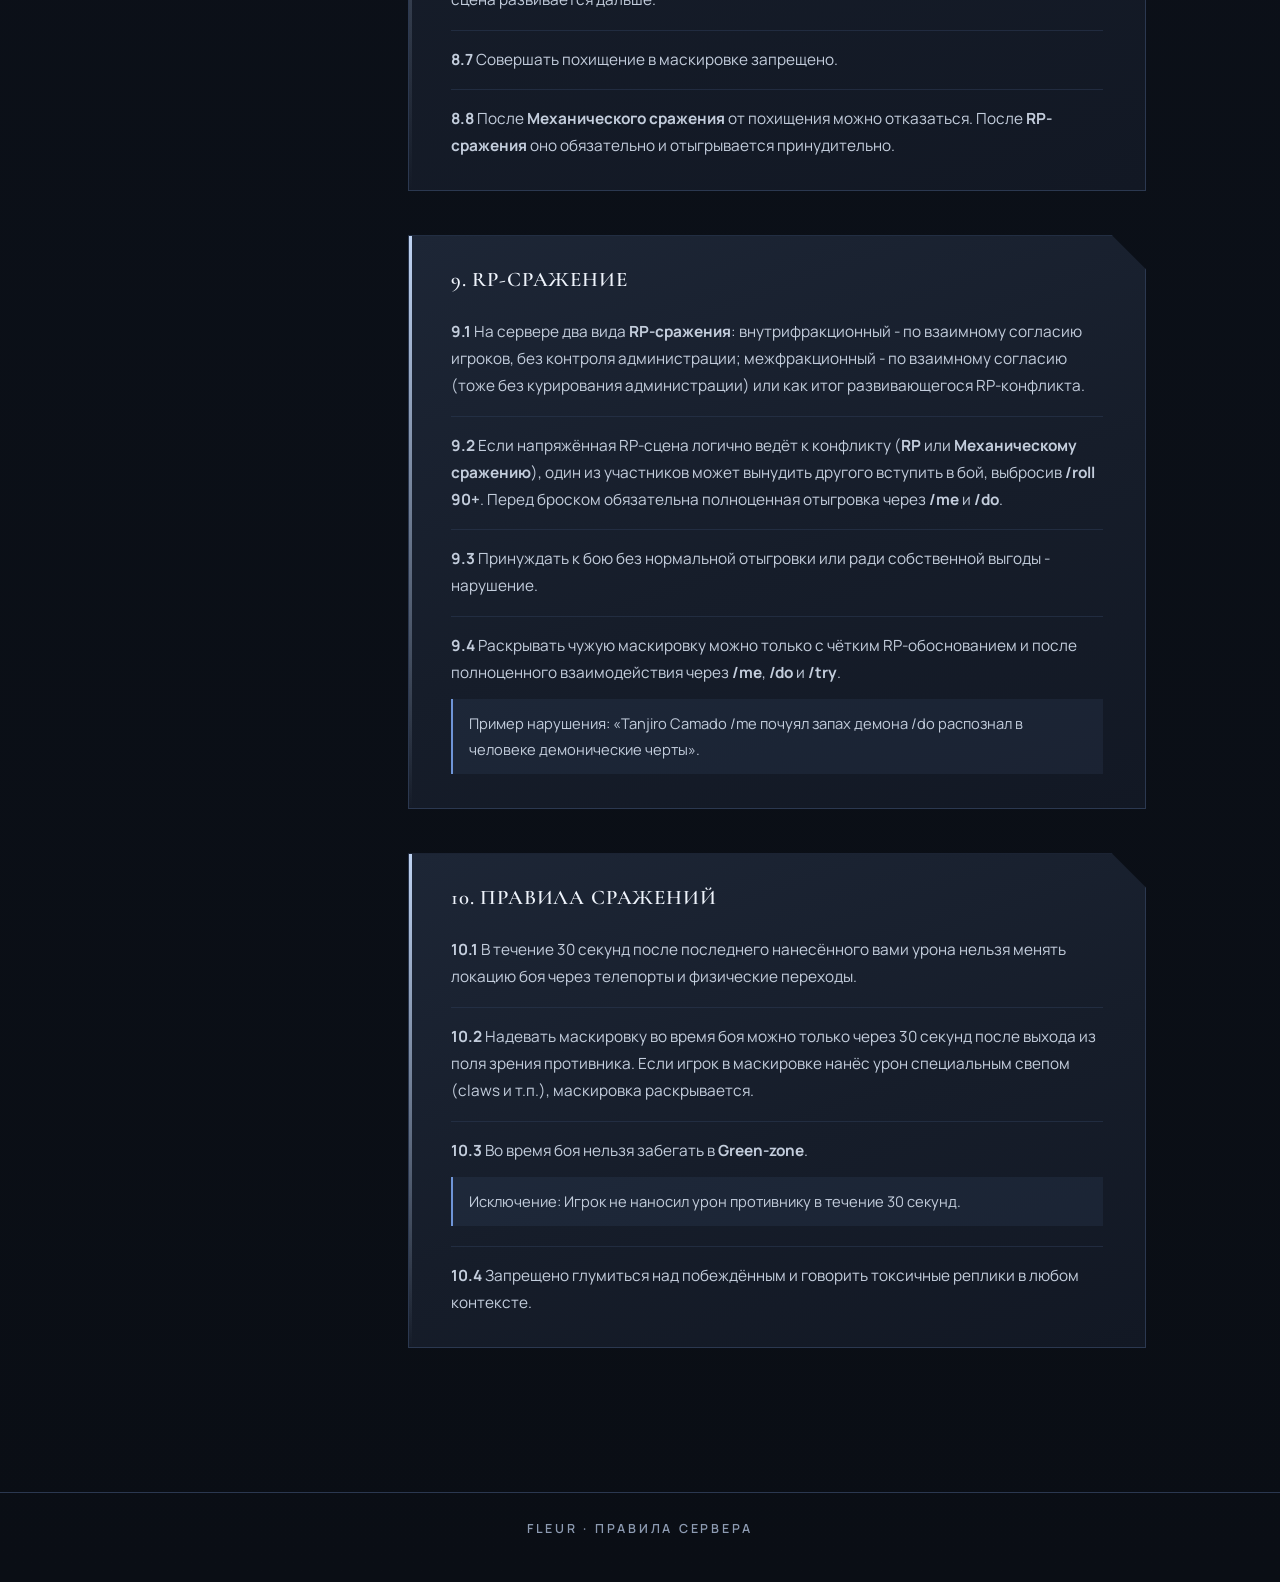
==== commit 62d1d511: "Update fleur-rulles.html Updated rules for NonRP behavior and clarified definitions for yellow and r" ====
--- a/fleur-rulles.html
+++ b/fleur-rulles.html
@@ -348,7 +348,7 @@
           <p><b>2.1</b> <b>NLR (New Life Rule)</b> - после смерти персонаж забывает события, приведшие к ней, и 5 минут не возвращается на место гибели.</p>
         </div>
         <div class="rule">
-          <p><b>2.2</b> <b>NonRP</b> - поведение, не соответствующее логике, атмосфере и реалиям мира (Япония XX века и вселенная Demon Slayer).</p>
+          <p><b>2.2</b> <b>NonRP</b> - поведение, нарушающее RP-сцену и иммерсию игровой сессии, не соответствующее логике, атмосфере и реалиям мира (Япония XX века и вселенная Demon Slayer).</p>
           <ul>
             <li>Выход из активной RP-сцены без завершения отыгрыша или уведомления участников;</li>
             <li>Смена персонажа с помощью привилегии/механики сервера во время RP-сцены;</li>
@@ -373,15 +373,14 @@
           <p><b>2.7</b> <b>Bug Abuse</b> - использование уязвимостей сервера и игры в корыстных целях.</p>
         </div>
         <div class="rule">
-          <p><b>2.8</b> <b>Power Gaming</b> - превышение человеческих или демонических возможностей.</p>
-        </div>
-        <div class="rule">
           <p><b>2.9</b> <b>GzAbuse (Green Zone Abuse)</b> - злоупотребление зелёной зоной, чтобы уйти от погони или RP, а также кемпинг противника рядом. Спавн скитальцев кемперить запрещено.</p>
           <ul>
             <li><b>Зелёные зоны истребителей:</b> Корпус и поместье бабочки.</li>
             <li><b>Зелёная зона демонов:</b> Крепость бесконечности.</li>
-            <li><b>Жёлтые зоны:</b> зоны пониженного механического боя, в основном созданные для RP-сражений. Сюда относится Лес с озером.</li>
-            <li><b>Красные зоны:</b> все остальные зоны, не вошедшие в список, в которых разрешены механические бои.</li>
+            <li><b>Жёлтые зоны:</b> локации с пониженным механическим боем, где основной упор делается на RP и коммуникацию между истребителями и демонами. Здесь проходят RP-сражения, однако механические бои не отменяются полностью. Демоны обязаны находиться в этих локациях в маскировке. Сюда относится Лес с озером.
+              <div class="note">Исключения: Высшая луна или демон, чья модель похожа на человека (без рогов, когтей, глаз демона); если демон согласен на механическое сражение.</div>
+            </li>
+            <li><b>Красные зоны:</b> локации, где находятся точки для захвата. Зоны повышенного механического боя.</li>
           </ul>
         </div>
         <div class="rule">
@@ -439,7 +438,7 @@
           <ul>
             <li>Запрещены OOC-выражения, сленг, смайлики и другие внеигровые элементы.</li>
             <li>Информация из <b>Discord</b> и других внеигровых источников в IC не применяется.</li>
-            <li>Метагейминг и Powergaming в IC-чате недопустимы.</li>
+
             <li>Для отыгрыша персонажа противоположного пола нужна квента.</li>
             <li>Запрещены SoundPad, Clownfish и подобные программы.</li>
           </ul>
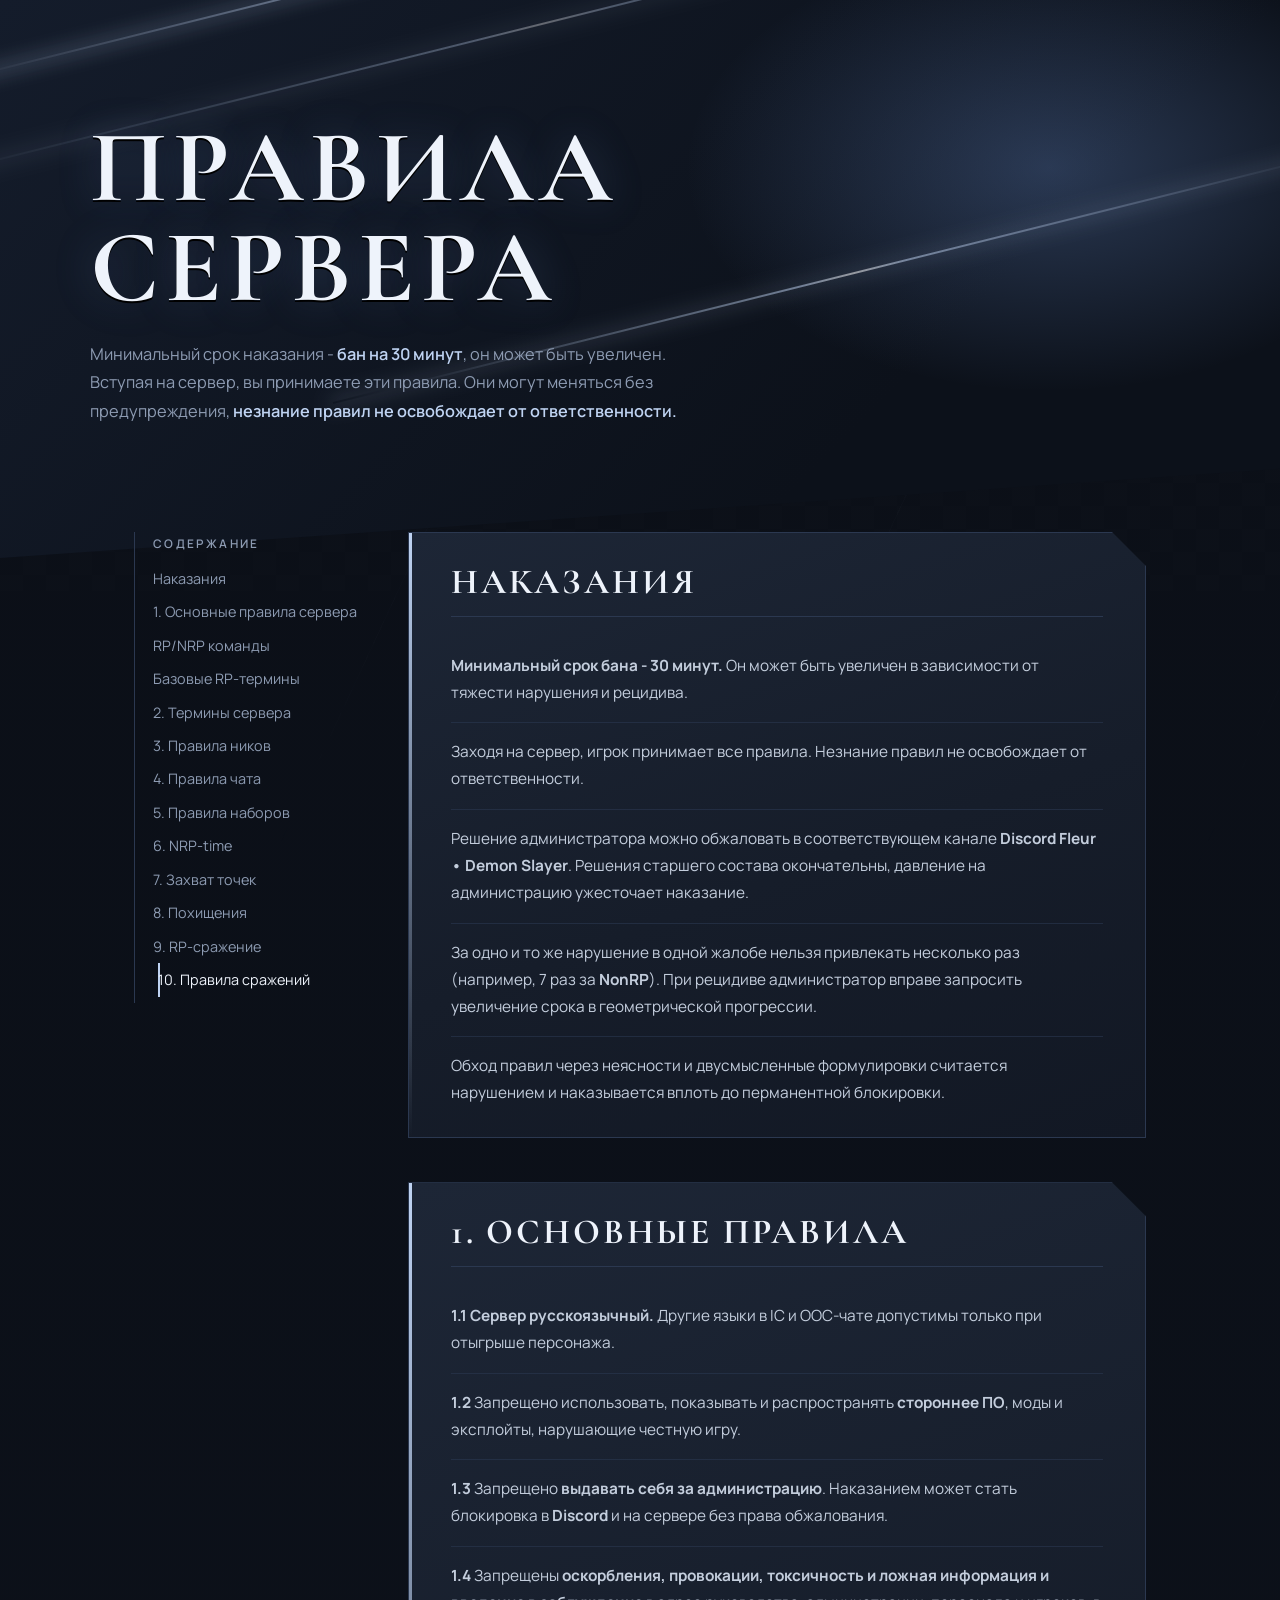
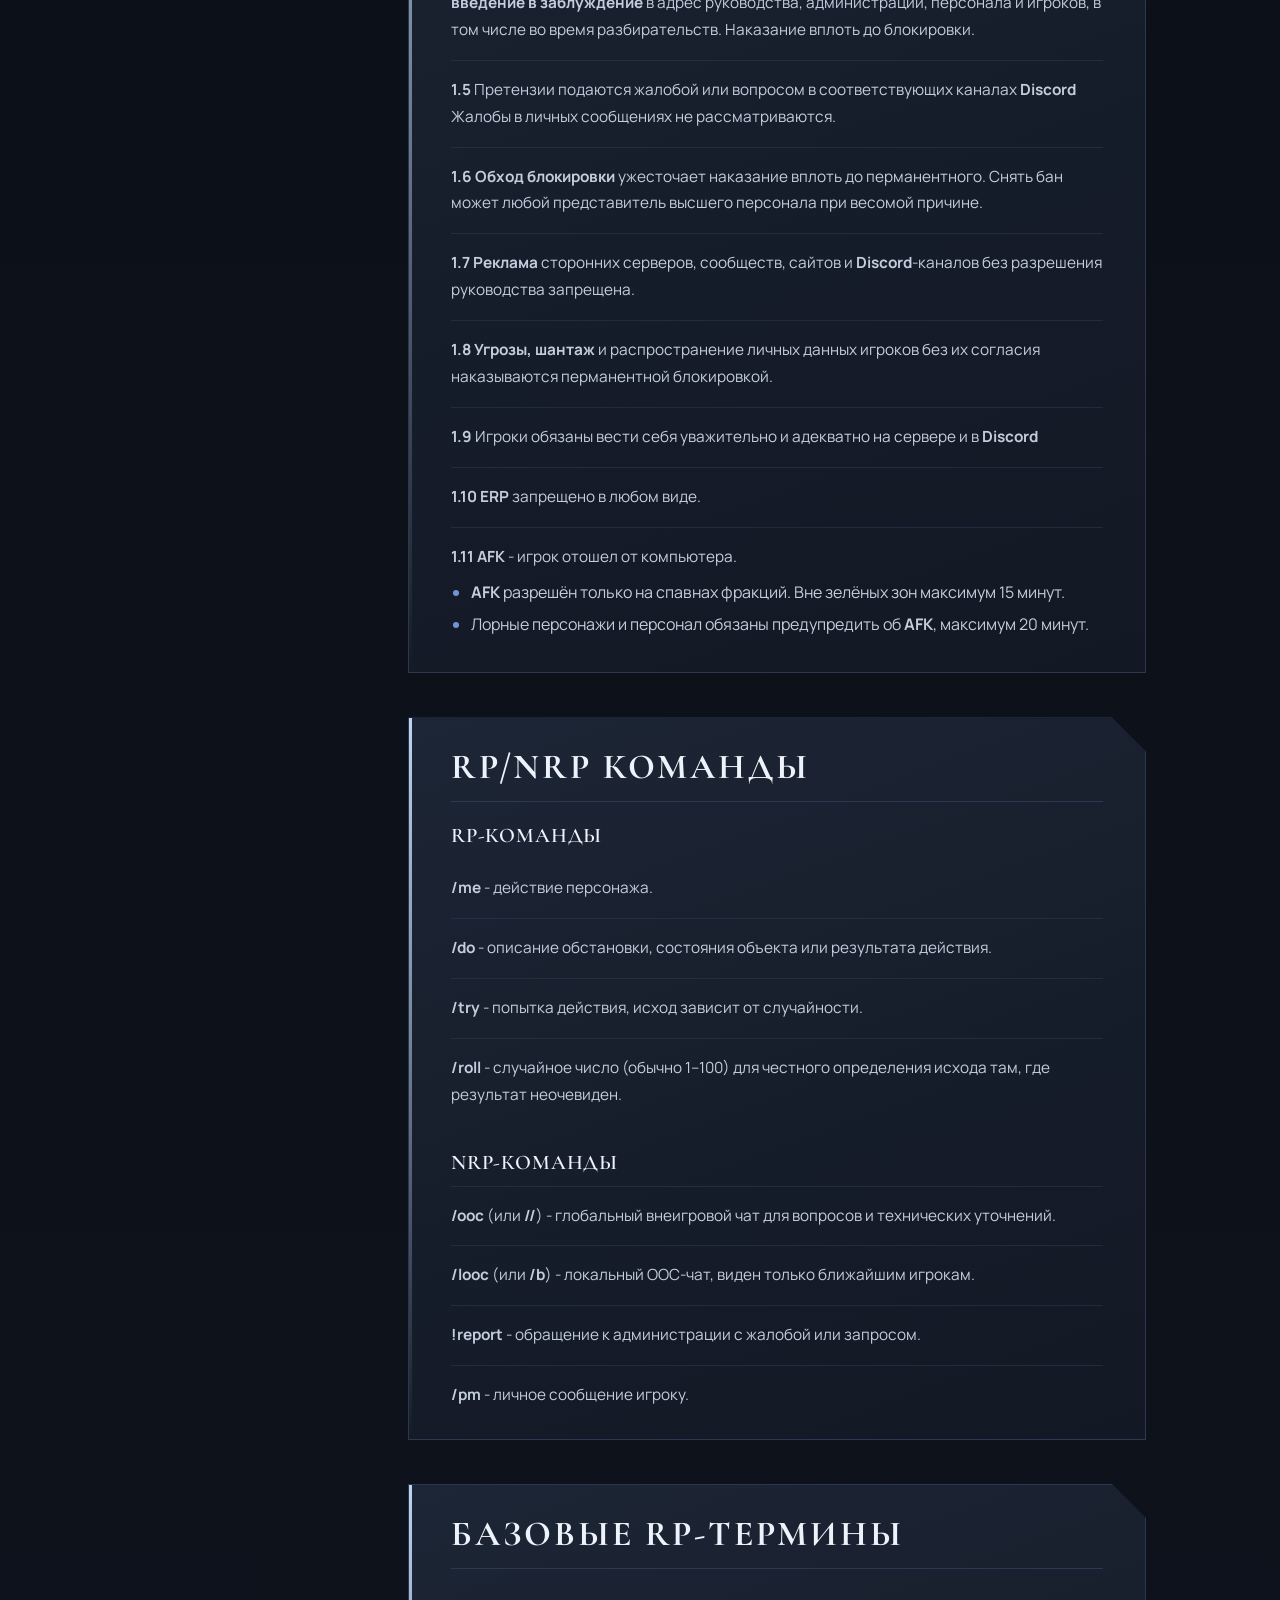
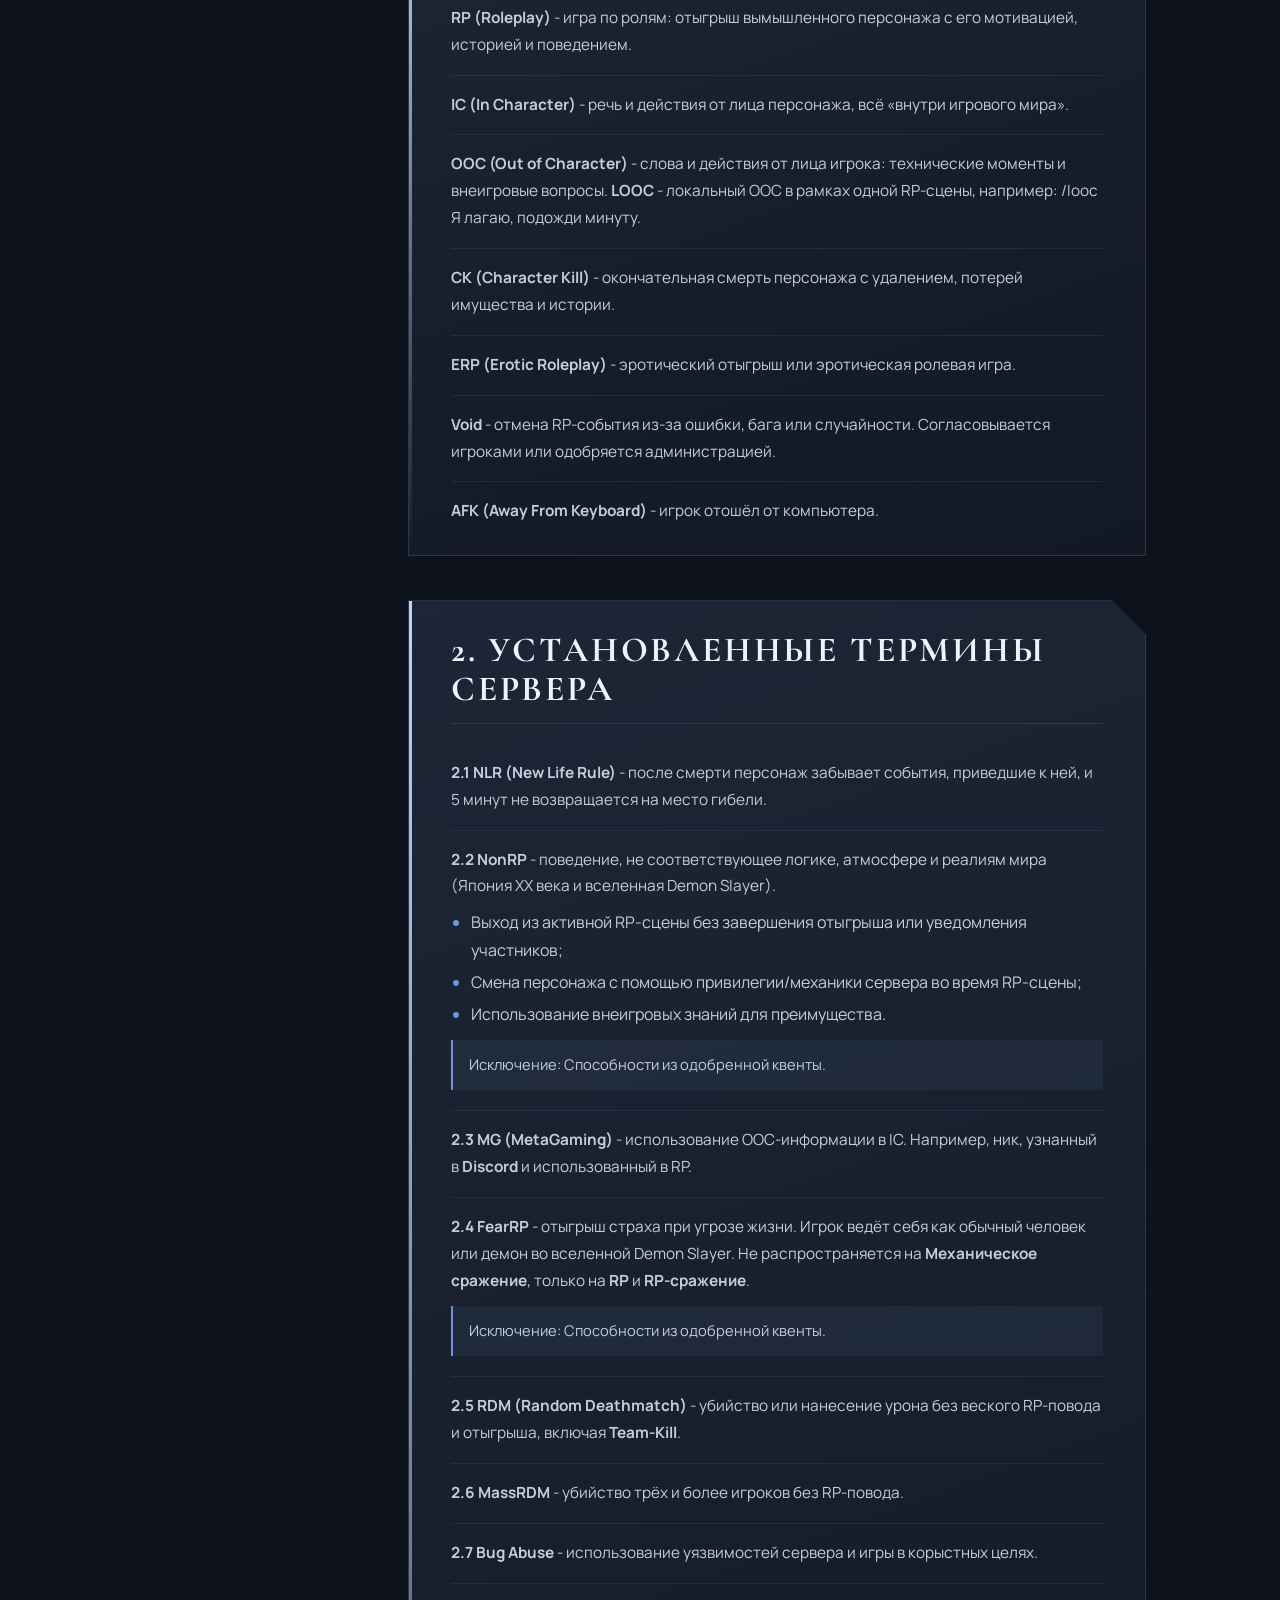
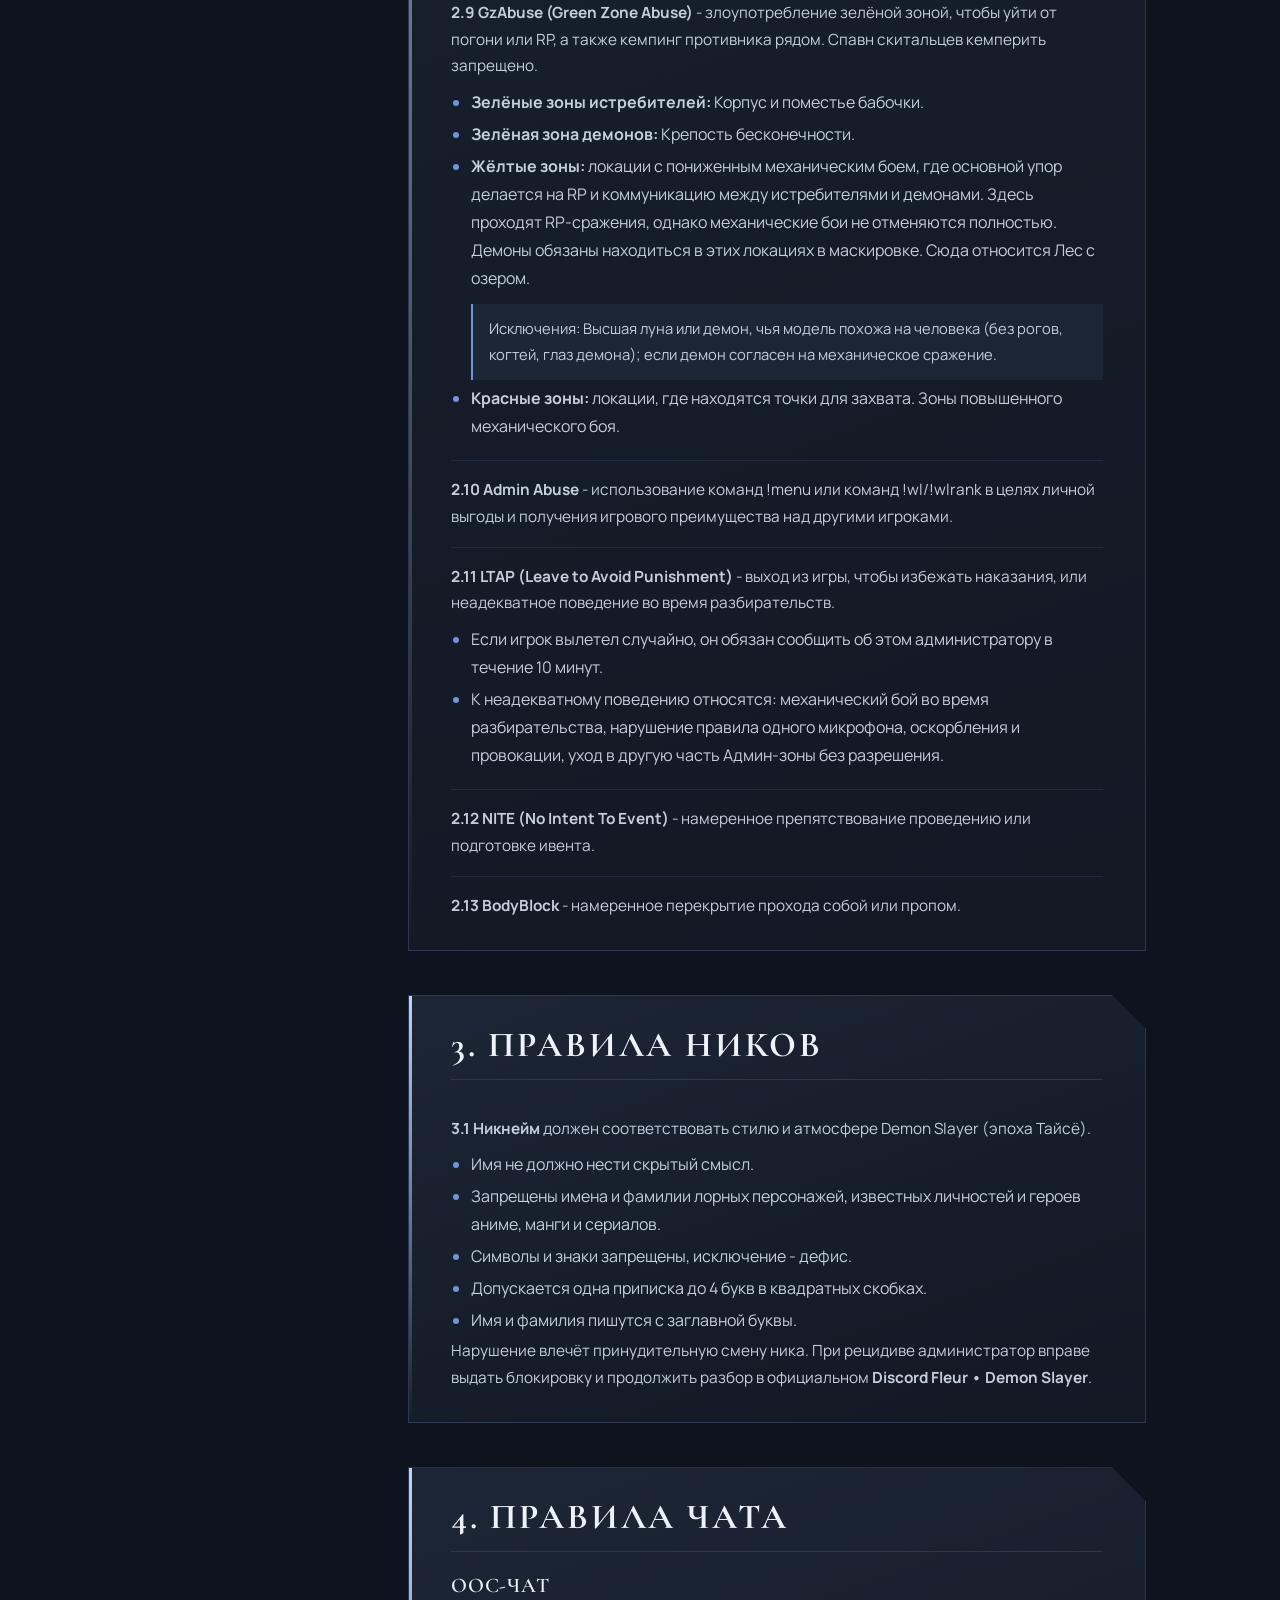
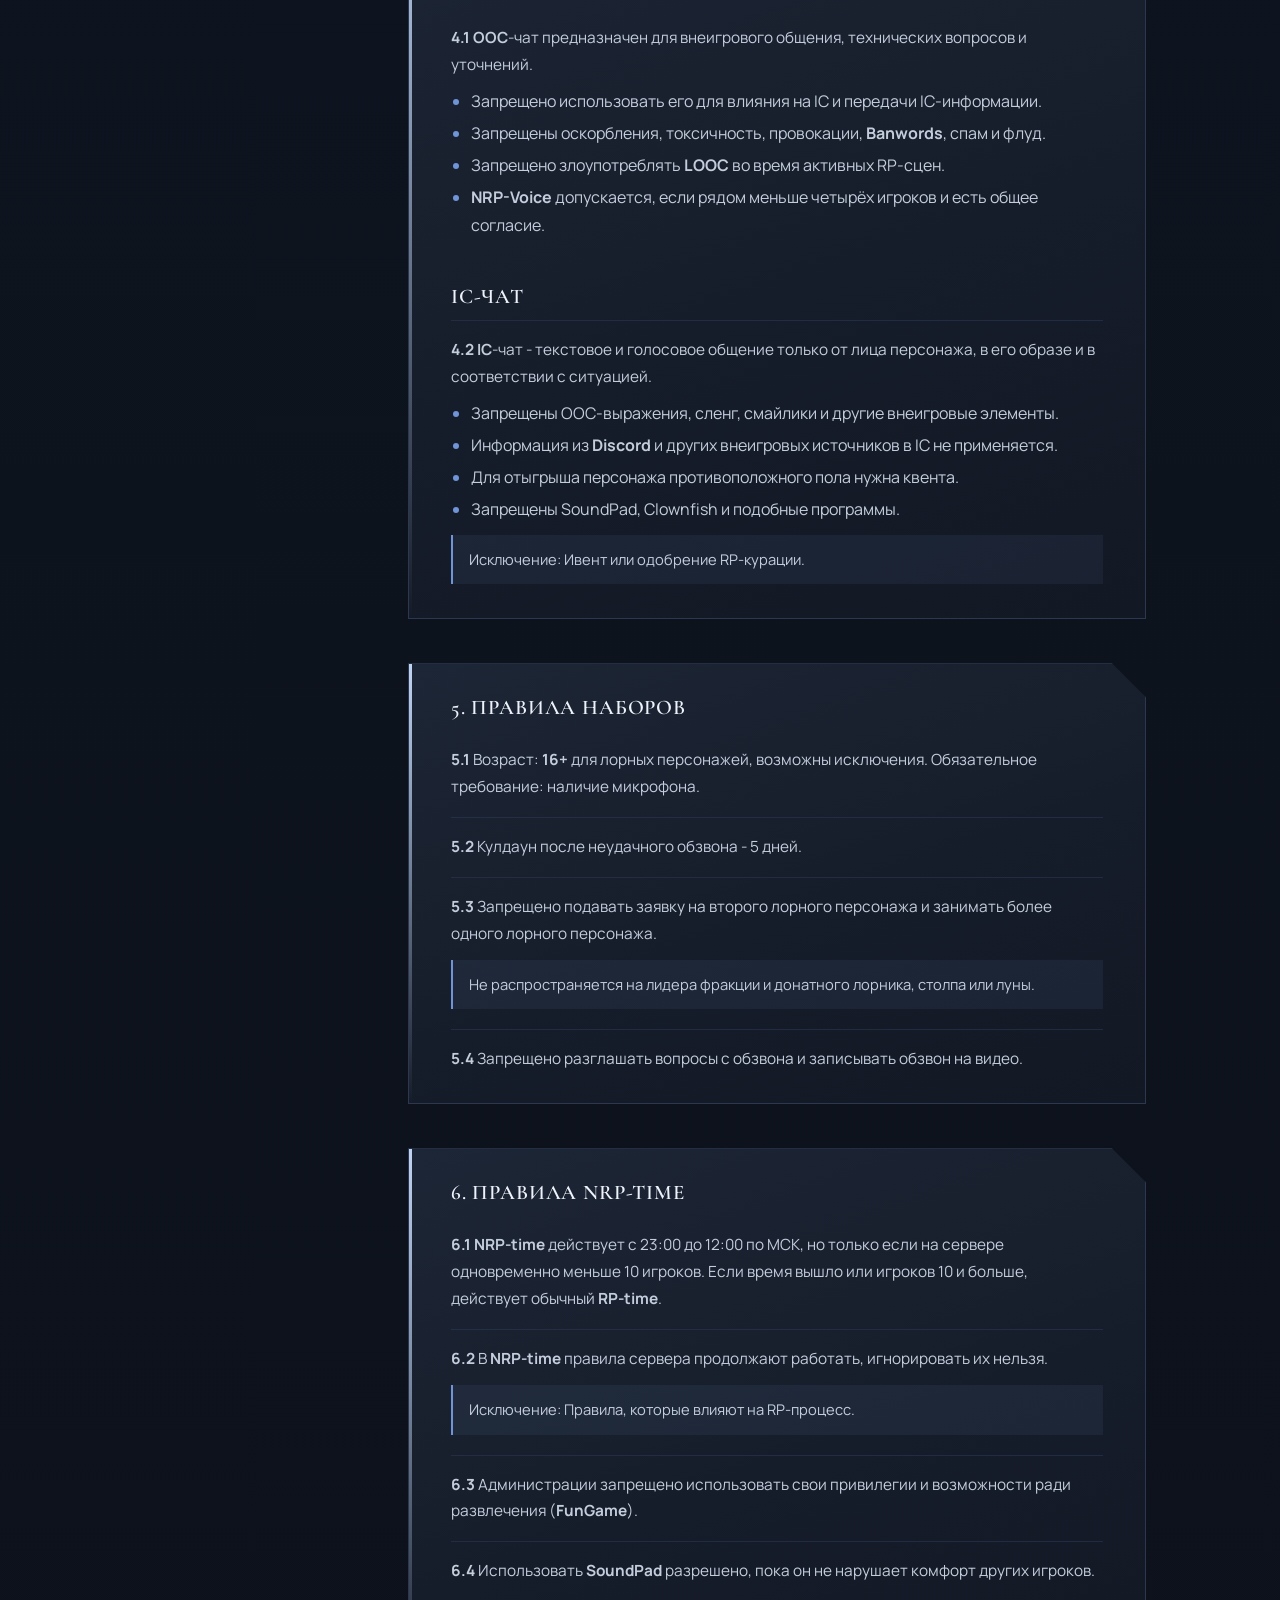
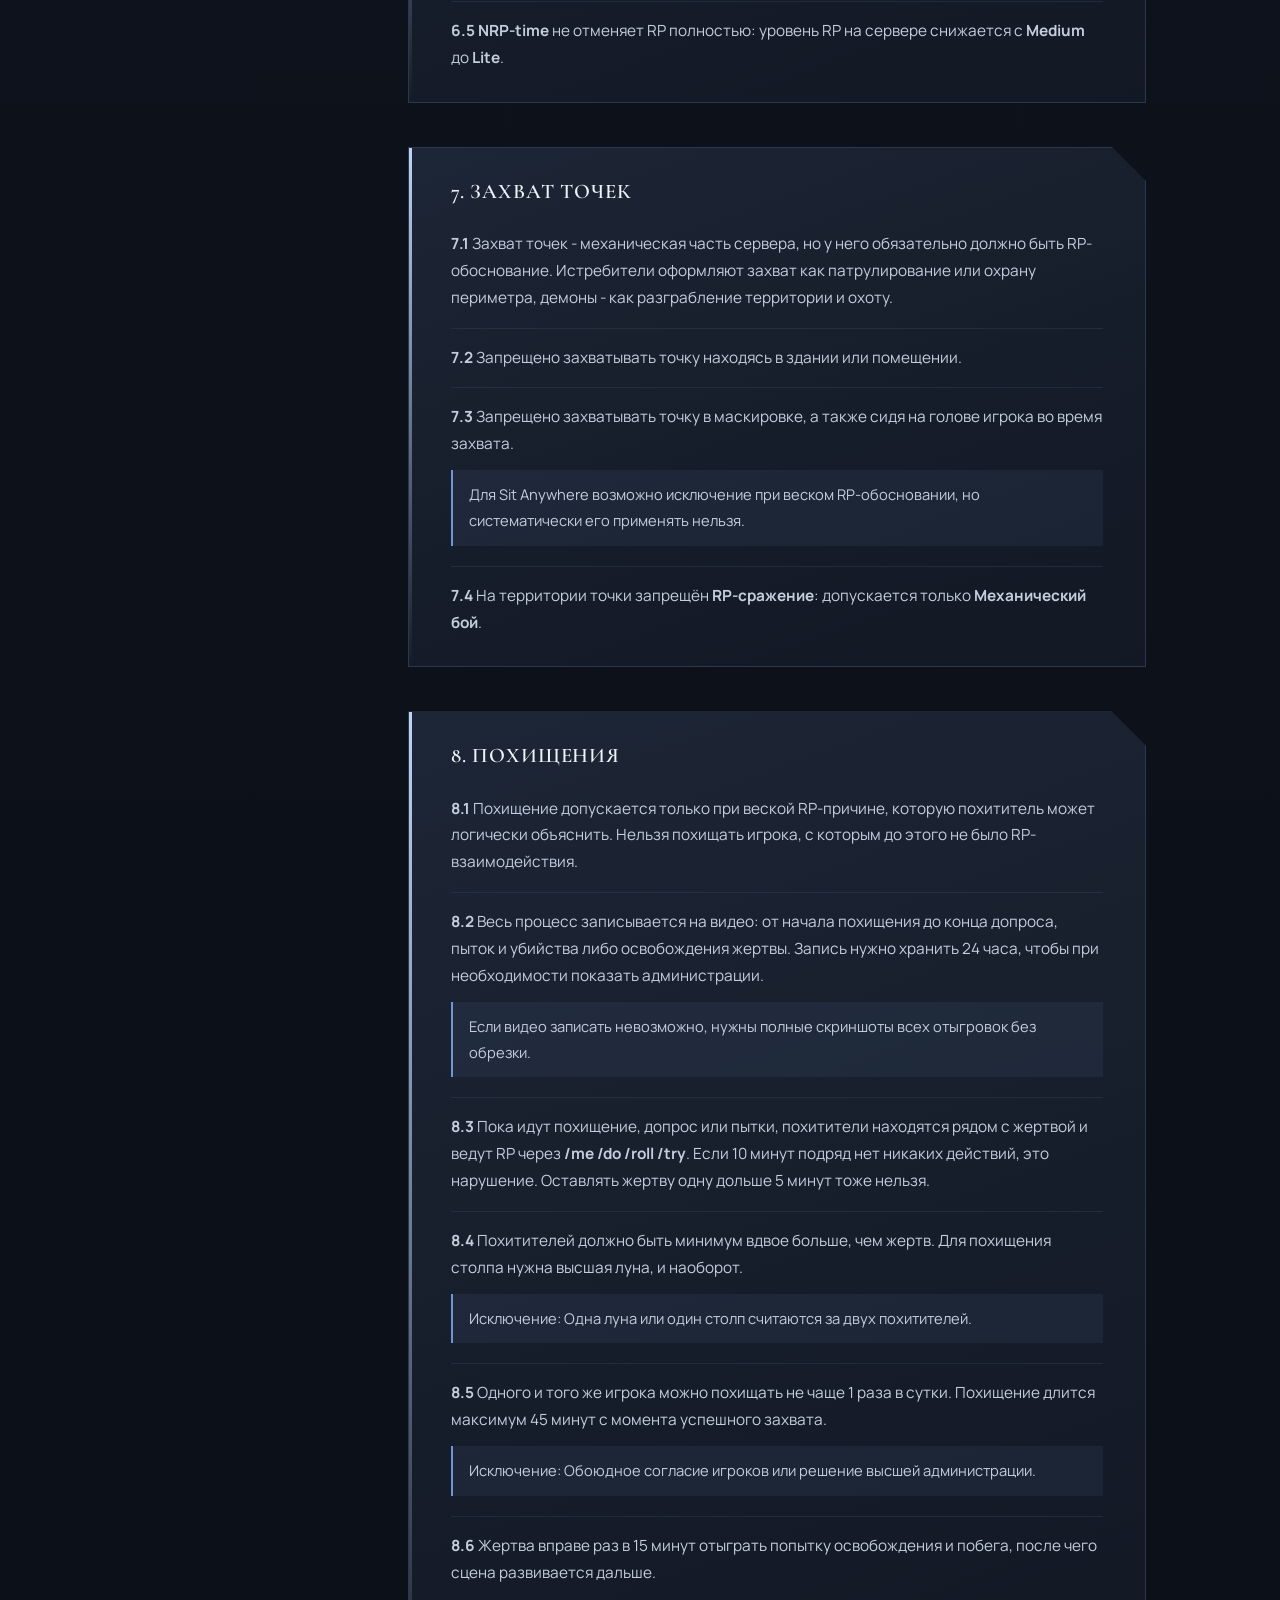
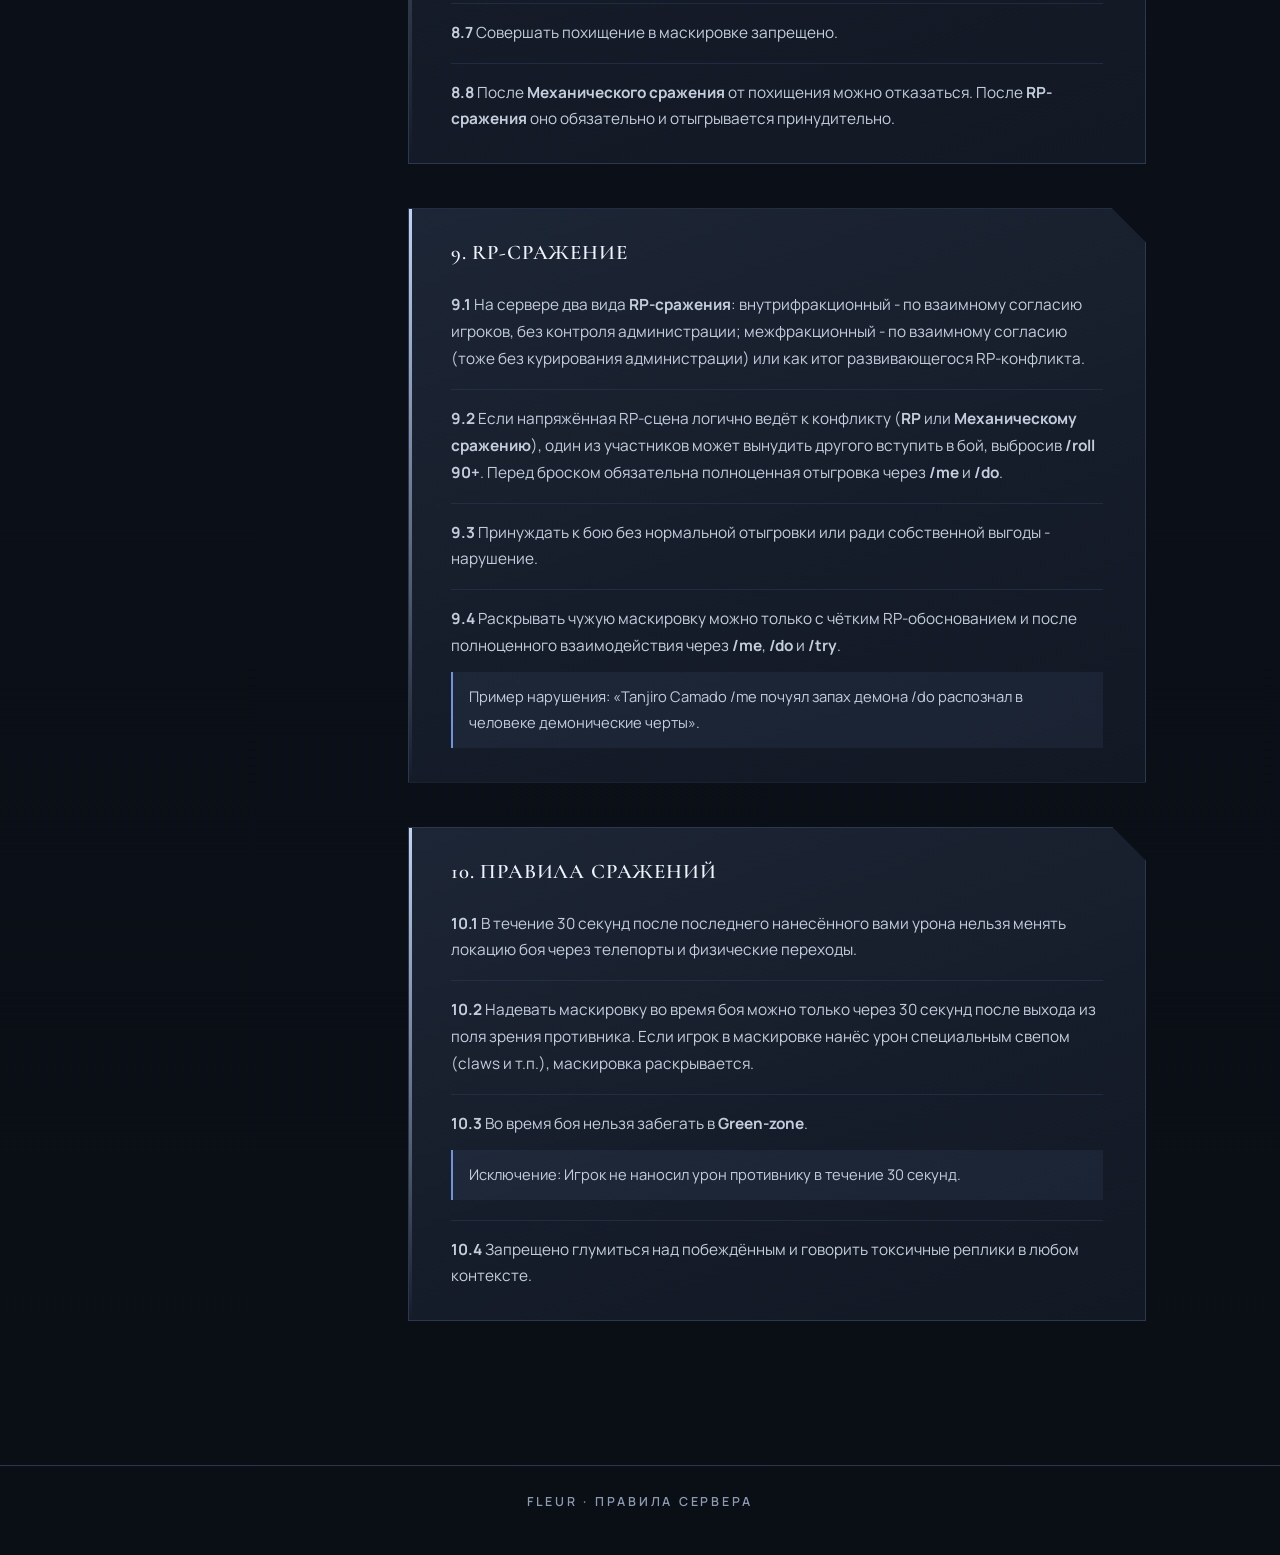
==== commit 8efd0e77: "Update fleur-rulles.html" ====
--- a/fleur-rulles.html
+++ b/fleur-rulles.html
@@ -348,7 +348,7 @@
           <p><b>2.1</b> <b>NLR (New Life Rule)</b> - после смерти персонаж забывает события, приведшие к ней, и 5 минут не возвращается на место гибели.</p>
         </div>
         <div class="rule">
-          <p><b>2.2</b> <b>NonRP</b> - поведение, нарушающее RP-сцену и иммерсию игровой сессии, не соответствующее логике, атмосфере и реалиям мира (Япония XX века и вселенная Demon Slayer).</p>
+          <p><b>2.2</b> <b>NonRP</b> - поведение, не соответствующее логике, атмосфере и реалиям мира (Япония XX века и вселенная Demon Slayer).</p>
           <ul>
             <li>Выход из активной RP-сцены без завершения отыгрыша или уведомления участников;</li>
             <li>Смена персонажа с помощью привилегии/механики сервера во время RP-сцены;</li>
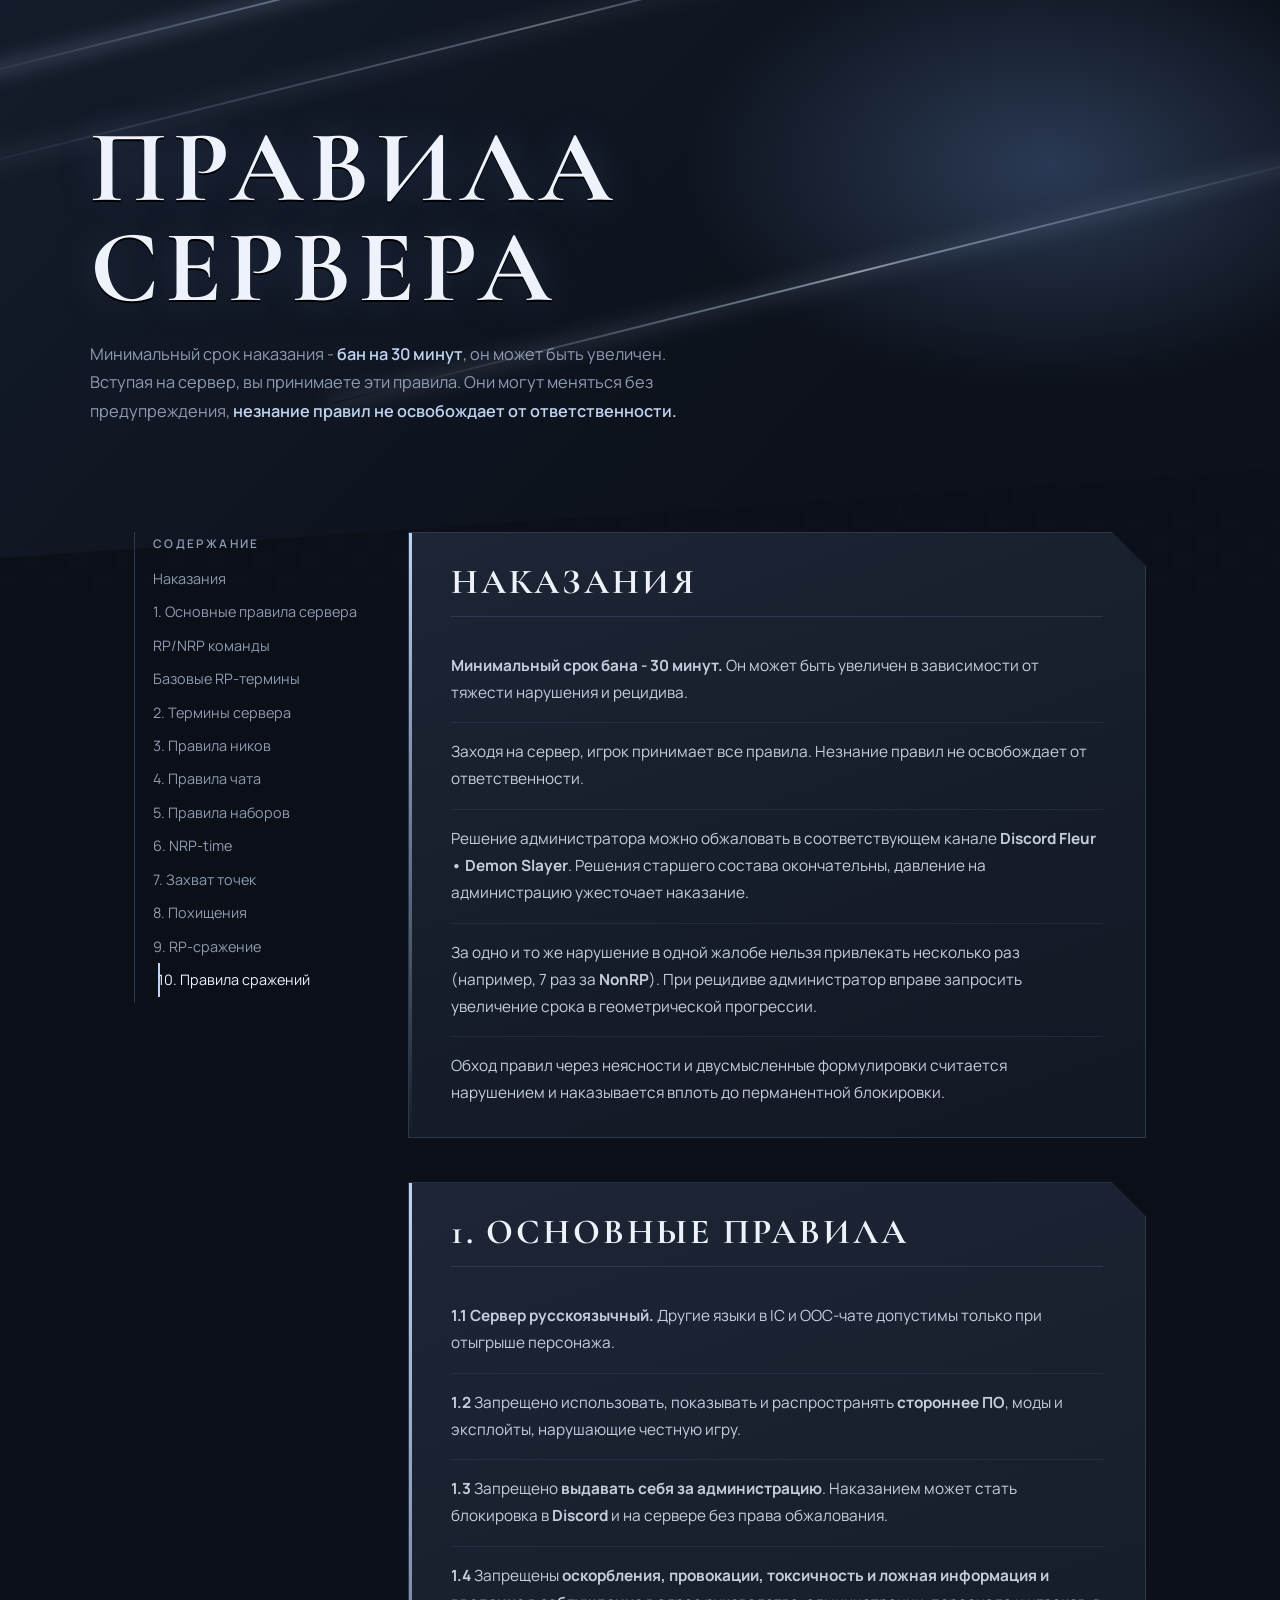
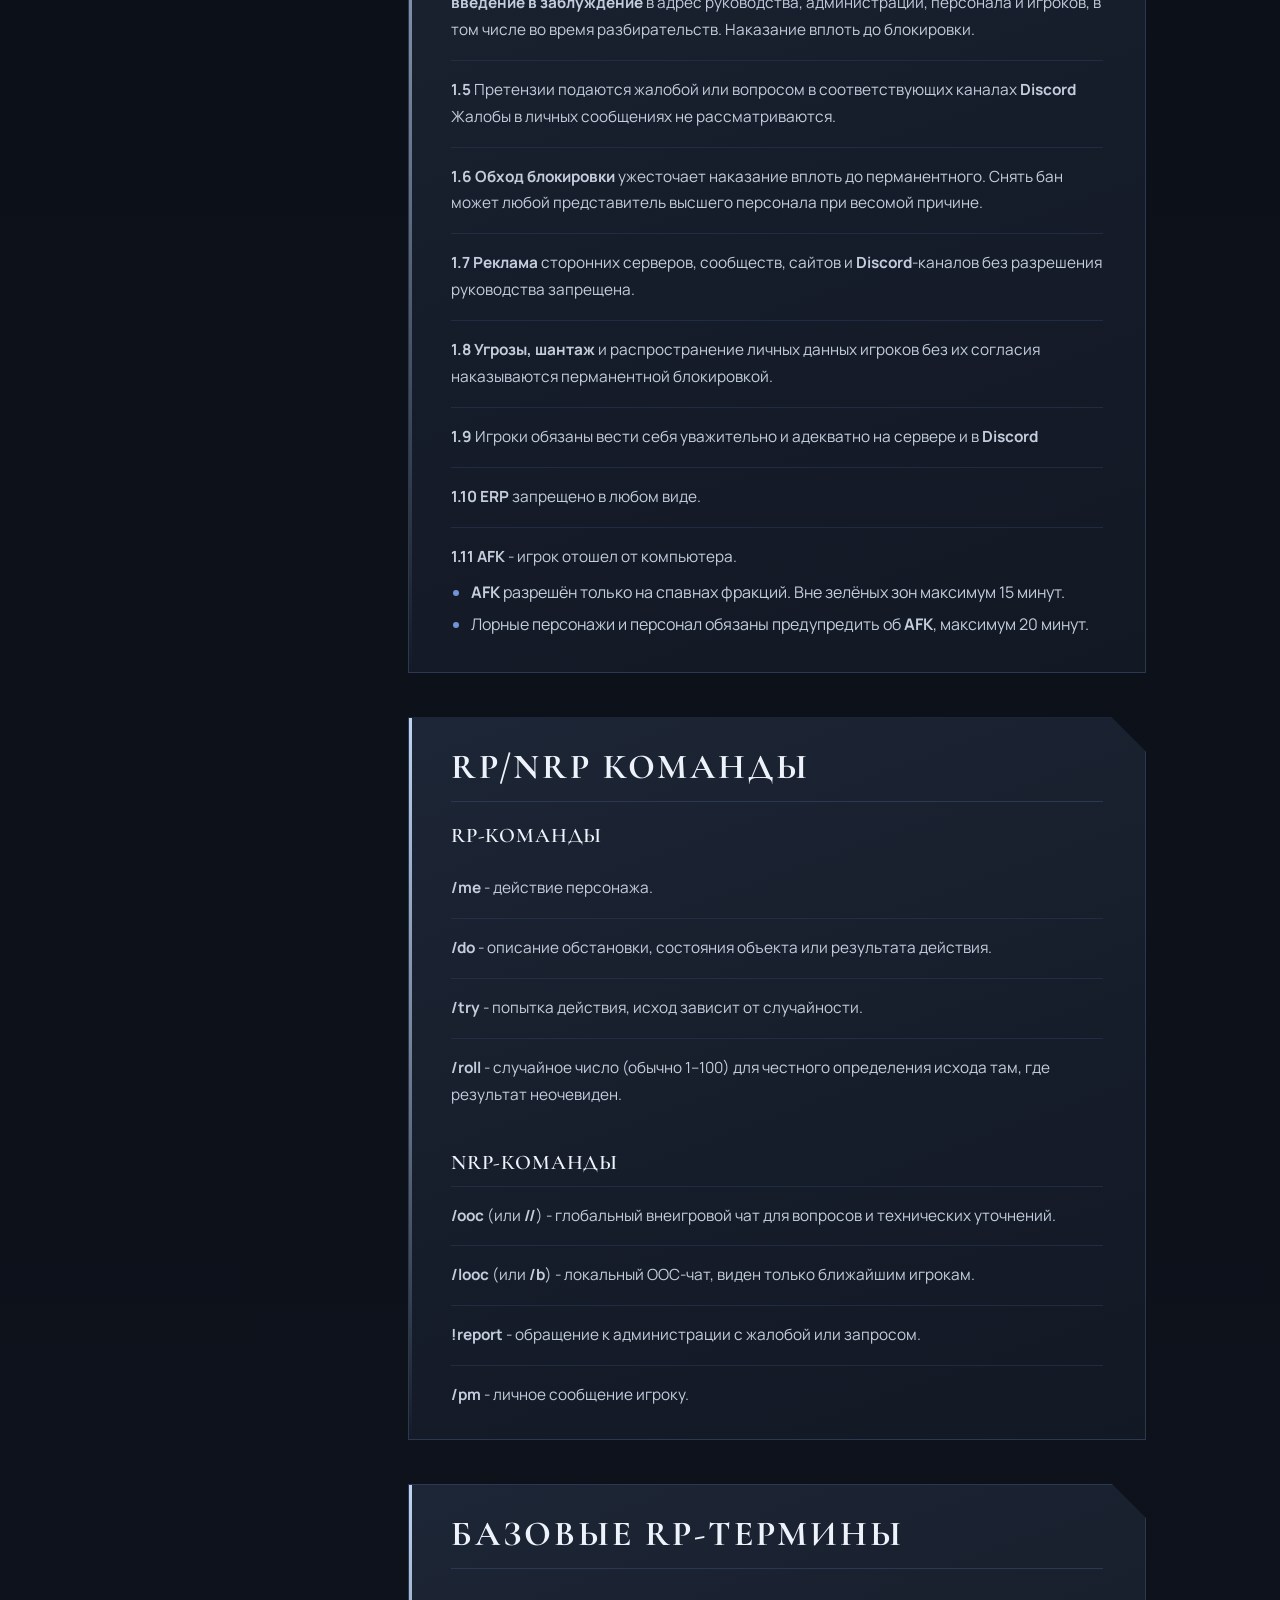
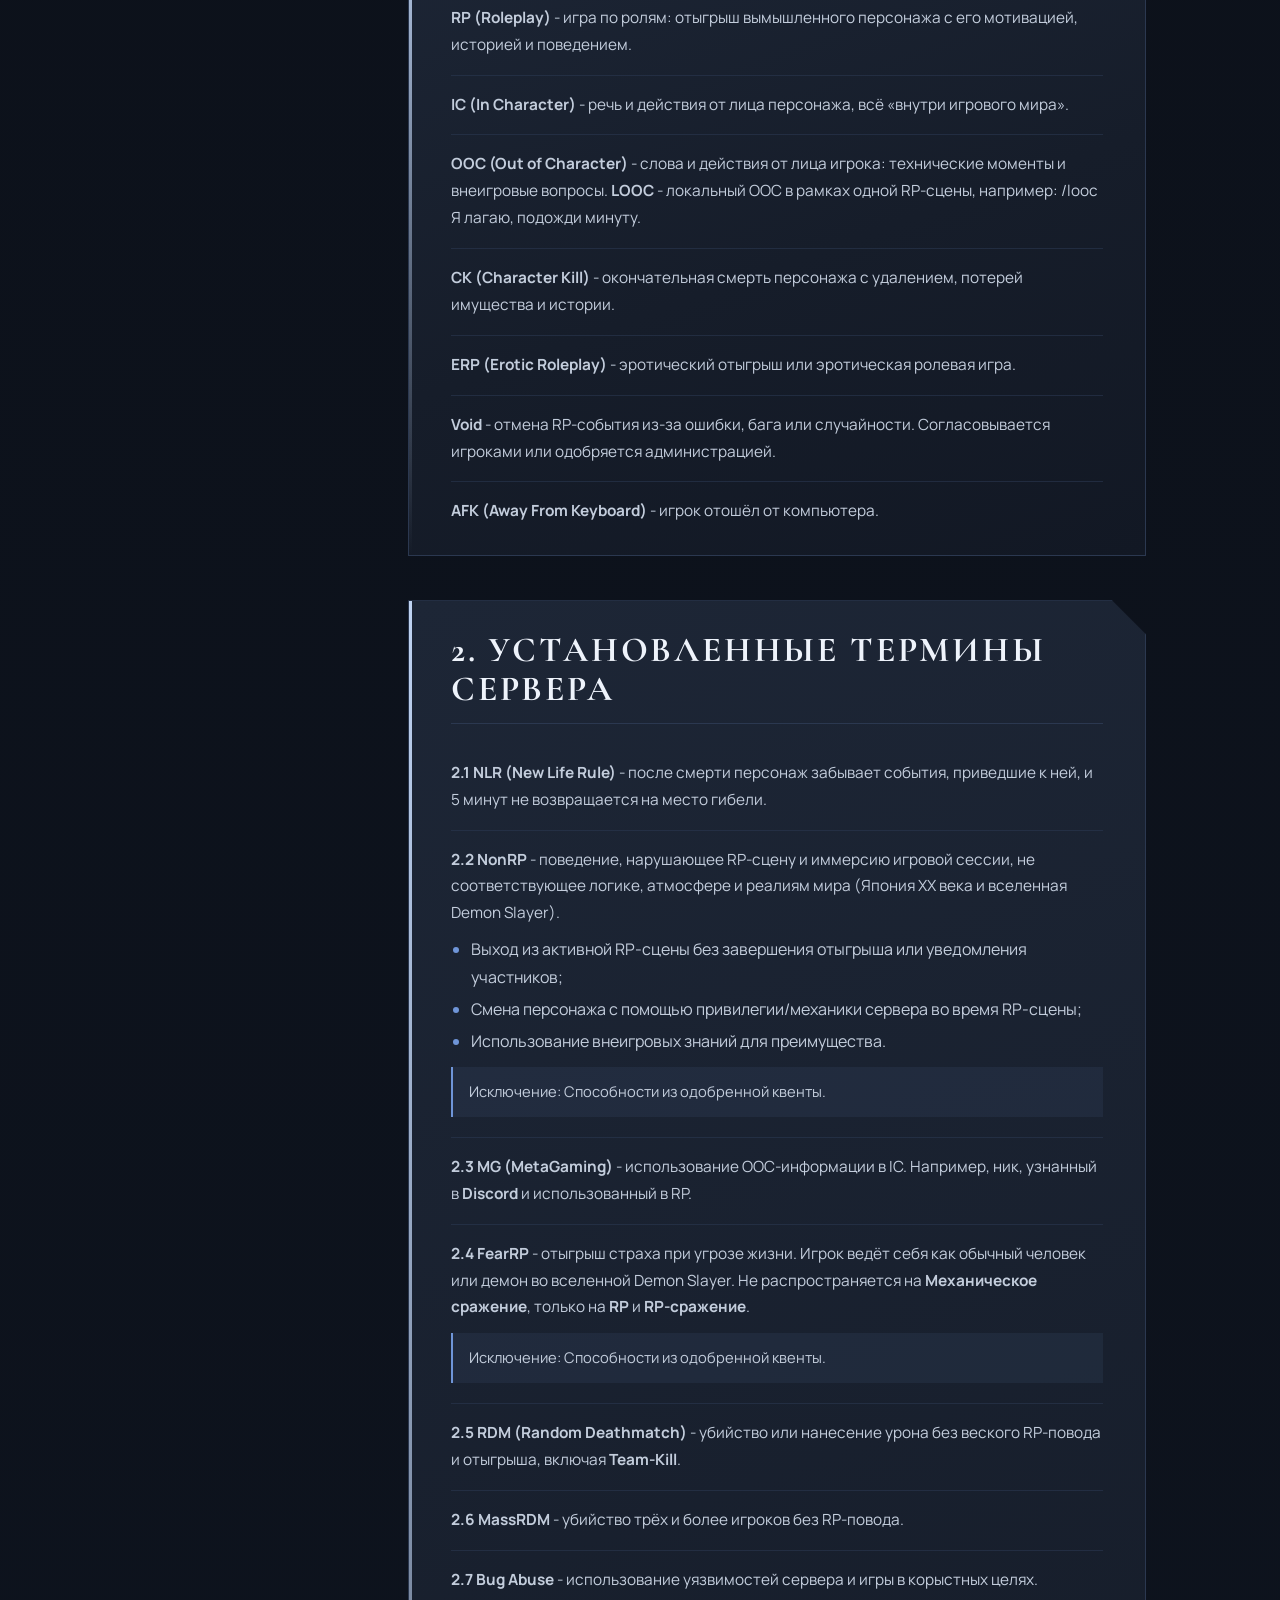
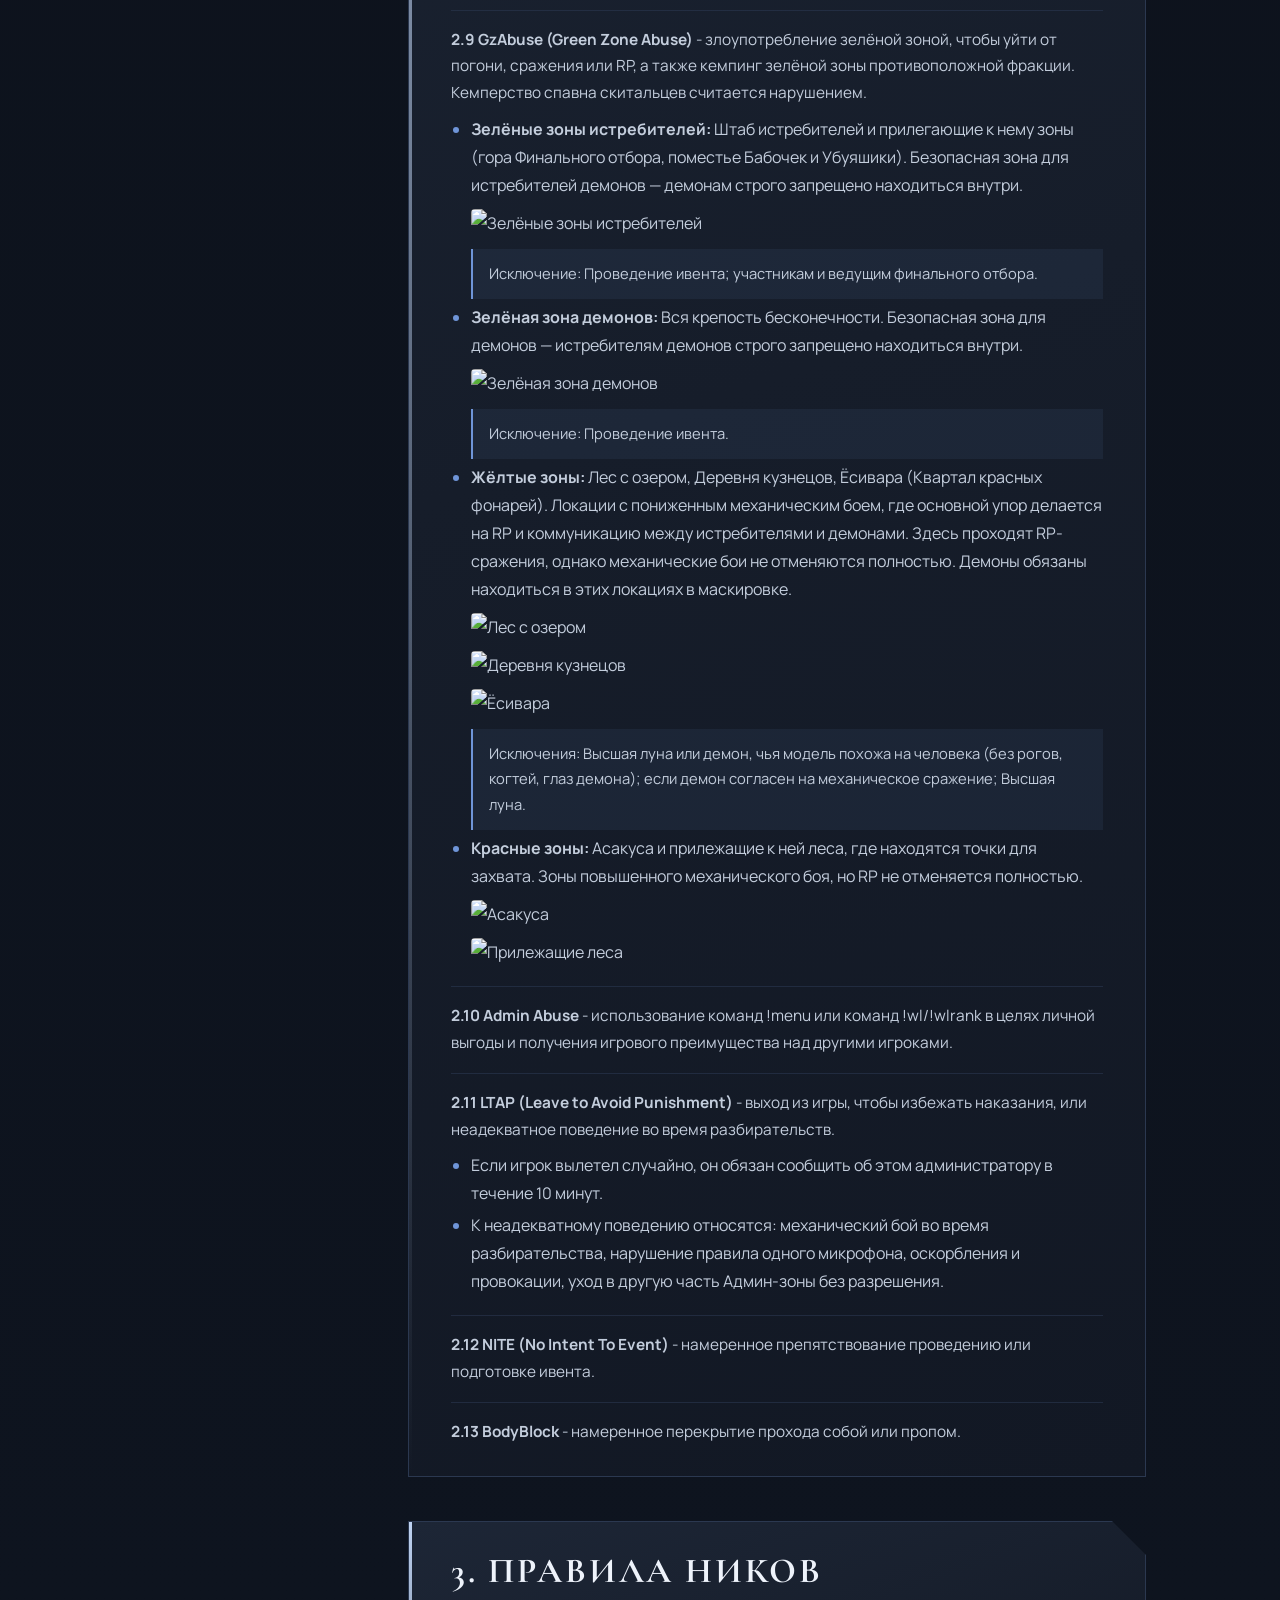
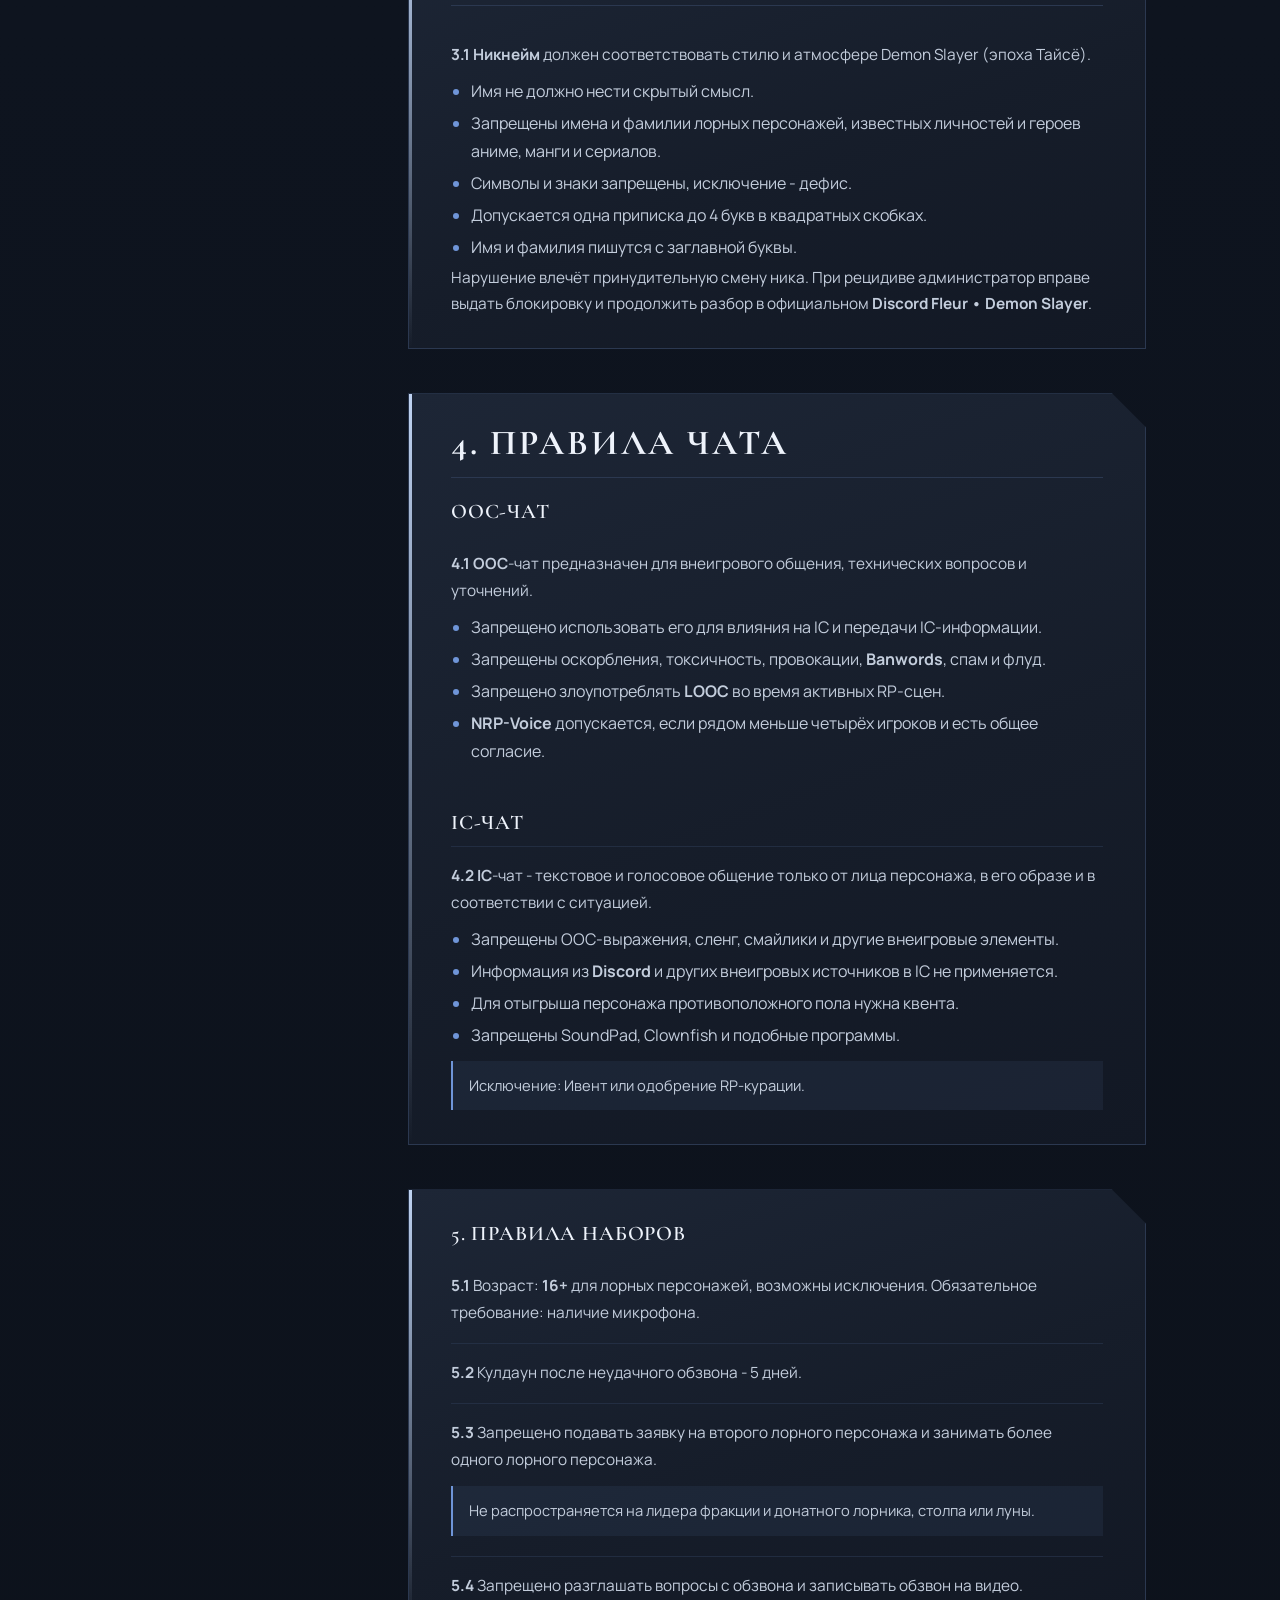
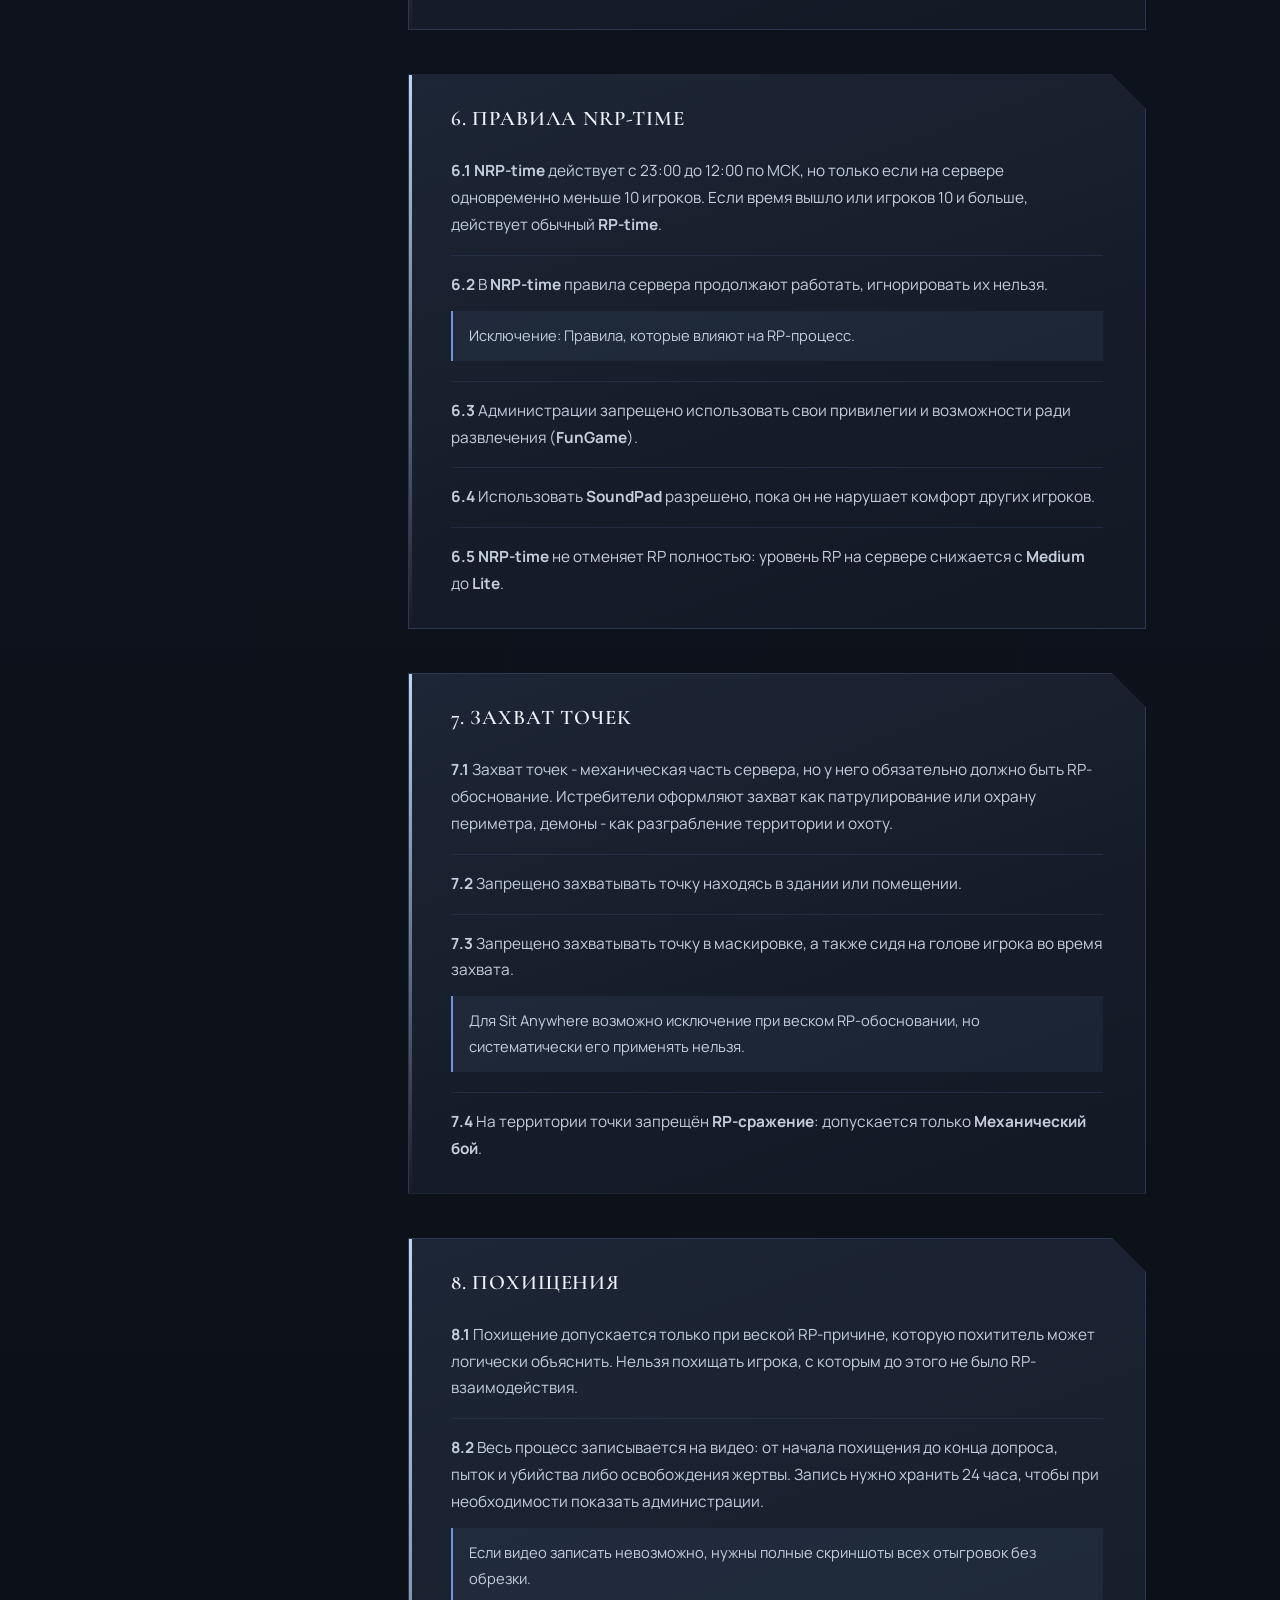
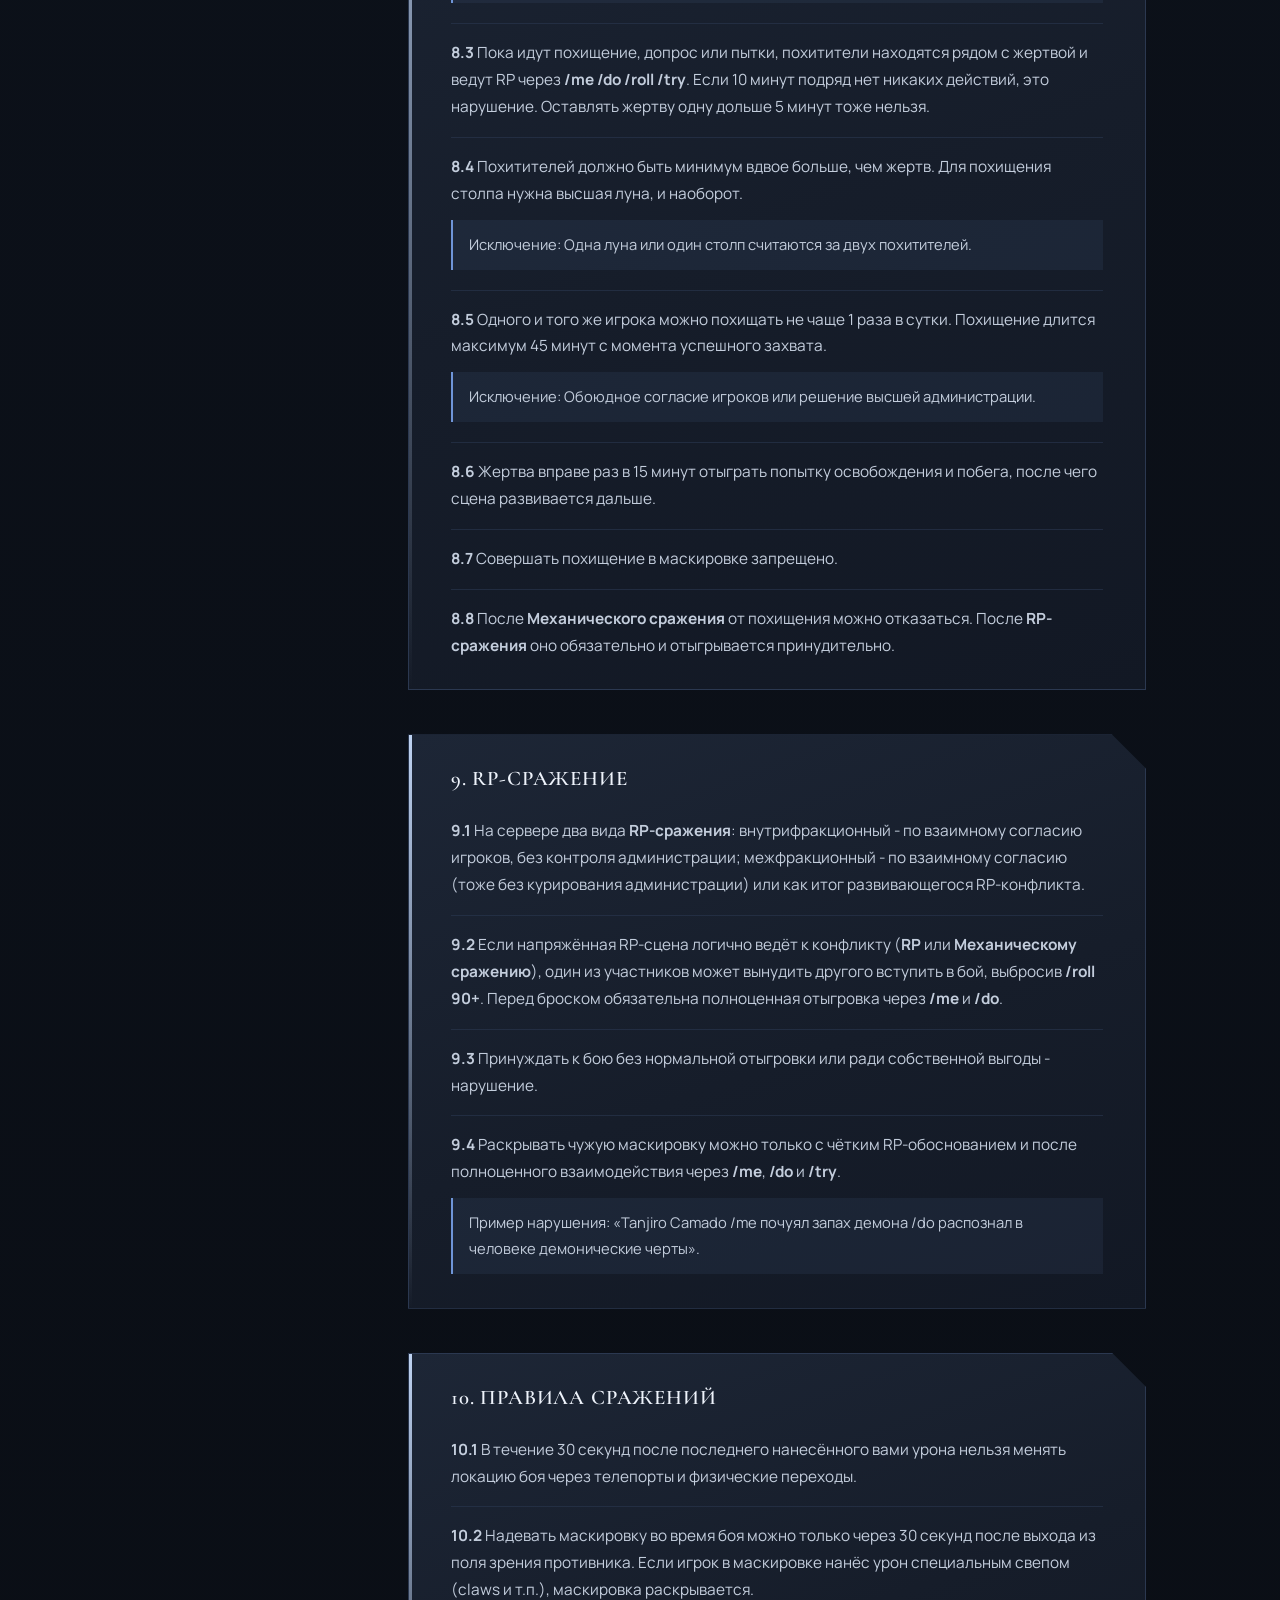
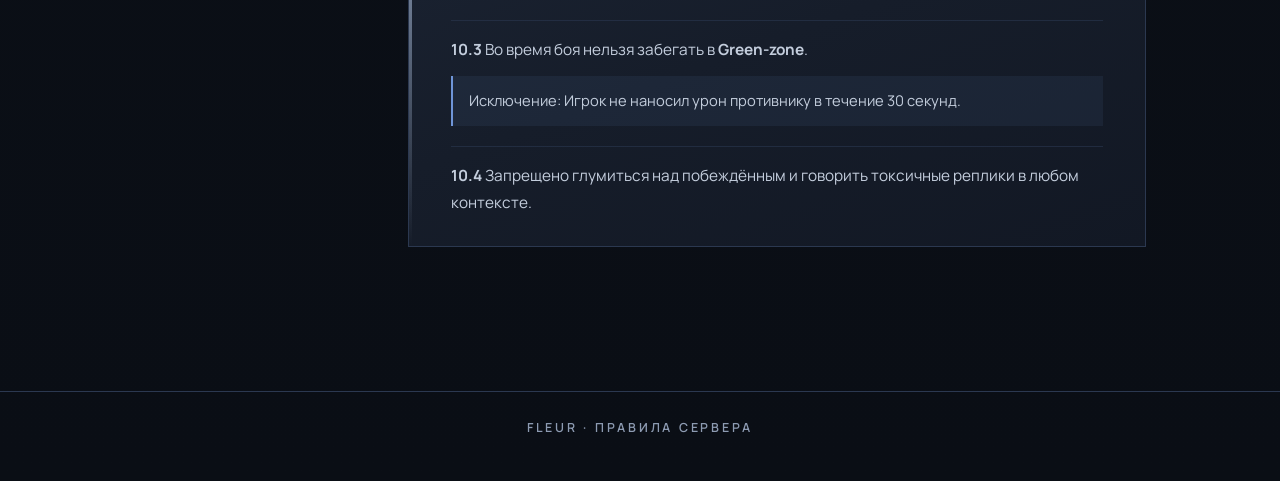
==== commit f15de3f2: "Update fleur-rulles.html" ====
--- a/fleur-rulles.html
+++ b/fleur-rulles.html
@@ -4,7 +4,7 @@
 <meta charset="UTF-8">
 <meta name="viewport" content="width=device-width, initial-scale=1.0">
 <meta name="robots" content="noindex, nofollow">
-<meta name="referrer" content="no-referrer">
+<meta name="referrer" content="no-referrer-when-downgrade">
 <title>Правила сервера Fleur</title>
 <link rel="icon" type="image/png" href="fleur-demon-slayer-administration-emblem-logo.png">
 <style>
@@ -186,6 +186,12 @@
   .hero h1,.hero p,.emblem,.slash i{animation:none;}
   .toc a{transition:none;}
 }
+.zone-img:hover{opacity:0.85;transition:opacity .2s ease;}
+#imageModal{display:none;position:fixed;z-index:1000;left:0;top:0;width:100%;height:100%;background:rgba(0,0,0,.9);padding:20px;box-sizing:border-box;overflow:auto;}
+#imageModal.active{display:flex;align-items:center;justify-content:center;}
+#imageModal img{max-width:90%;max-height:90vh;object-fit:contain;}
+#imageModal .close{position:absolute;top:20px;right:30px;font-size:40px;font-weight:bold;color:#f1f1f1;cursor:pointer;z-index:1001;background:rgba(0,0,0,.7);width:50px;height:50px;display:flex;align-items:center;justify-content:center;border-radius:50%;border:none;padding:0;}
+#imageModal .close:hover{background:rgba(255,255,255,.3);}
 </style>
 </head>
 <body>
@@ -348,7 +354,7 @@
           <p><b>2.1</b> <b>NLR (New Life Rule)</b> - после смерти персонаж забывает события, приведшие к ней, и 5 минут не возвращается на место гибели.</p>
         </div>
         <div class="rule">
-          <p><b>2.2</b> <b>NonRP</b> - поведение, не соответствующее логике, атмосфере и реалиям мира (Япония XX века и вселенная Demon Slayer).</p>
+          <p><b>2.2</b> <b>NonRP</b> - поведение, нарушающее RP-сцену и иммерсию игровой сессии, не соответствующее логике, атмосфере и реалиям мира (Япония XX века и вселенная Demon Slayer).</p>
           <ul>
             <li>Выход из активной RP-сцены без завершения отыгрыша или уведомления участников;</li>
             <li>Смена персонажа с помощью привилегии/механики сервера во время RP-сцены;</li>
@@ -373,14 +379,34 @@
           <p><b>2.7</b> <b>Bug Abuse</b> - использование уязвимостей сервера и игры в корыстных целях.</p>
         </div>
         <div class="rule">
-          <p><b>2.9</b> <b>GzAbuse (Green Zone Abuse)</b> - злоупотребление зелёной зоной, чтобы уйти от погони или RP, а также кемпинг противника рядом. Спавн скитальцев кемперить запрещено.</p>
+          <p><b>2.9</b> <b>GzAbuse (Green Zone Abuse)</b> - злоупотребление зелёной зоной, чтобы уйти от погони, сражения или RP, а также кемпинг зелёной зоны противоположной фракции. Кемперство спавна скитальцев считается нарушением.</p>
           <ul>
-            <li><b>Зелёные зоны истребителей:</b> Корпус и поместье бабочки.</li>
-            <li><b>Зелёная зона демонов:</b> Крепость бесконечности.</li>
-            <li><b>Жёлтые зоны:</b> локации с пониженным механическим боем, где основной упор делается на RP и коммуникацию между истребителями и демонами. Здесь проходят RP-сражения, однако механические бои не отменяются полностью. Демоны обязаны находиться в этих локациях в маскировке. Сюда относится Лес с озером.
-              <div class="note">Исключения: Высшая луна или демон, чья модель похожа на человека (без рогов, когтей, глаз демона); если демон согласен на механическое сражение.</div>
+            <li>
+              <b>Зелёные зоны истребителей:</b> Штаб истребителей и прилегающие к нему зоны (гора Финального отбора, поместье Бабочек и Убуяшики). Безопасная зона для истребителей демонов — демонам строго запрещено находиться внутри.
+              <img src="https://i.imgur.com/VQbxZfz.jpeg" alt="Зелёные зоны истребителей" loading="lazy" style="max-width:100%;width:100%;height:auto;margin-top:10px;border-radius:4px;display:block;cursor:pointer;" class="zone-img" onclick="openModal(this)">
+              <div class="note">Исключение: Проведение ивента; участникам и ведущим финального отбора.</div>
             </li>
-            <li><b>Красные зоны:</b> локации, где находятся точки для захвата. Зоны повышенного механического боя.</li>
+            <li>
+              <b>Зелёная зона демонов:</b> Вся крепость бесконечности. Безопасная зона для демонов — истребителям демонов строго запрещено находиться внутри.
+              <img src="https://i.imgur.com/MvPiEYq.jpeg" alt="Зелёная зона демонов" loading="lazy" style="max-width:100%;width:100%;height:auto;margin-top:10px;border-radius:4px;display:block;cursor:pointer;" class="zone-img" onclick="openModal(this)">
+              <div class="note">Исключение: Проведение ивента.</div>
+            </li>
+            <li>
+              <b>Жёлтые зоны:</b> Лес с озером, Деревня кузнецов, Ёсивара (Квартал красных фонарей). Локации с пониженным механическим боем, где основной упор делается на RP и коммуникацию между истребителями и демонами. Здесь проходят RP-сражения, однако механические бои не отменяются полностью. Демоны обязаны находиться в этих локациях в маскировке.
+              <div style="display:flex;flex-direction:column;gap:10px;margin-top:10px;">
+                <img src="https://i.imgur.com/Ecb7gfP.jpeg" alt="Лес с озером" loading="lazy" style="max-width:100%;width:100%;height:auto;border-radius:4px;display:block;cursor:pointer;" class="zone-img" onclick="openModal(this)">
+                <img src="https://i.imgur.com/dC2dnEE.jpeg" alt="Деревня кузнецов" loading="lazy" style="max-width:100%;width:100%;height:auto;border-radius:4px;display:block;cursor:pointer;" class="zone-img" onclick="openModal(this)">
+                <img src="https://i.imgur.com/Wbd1bcU.jpeg" alt="Ёсивара" loading="lazy" style="max-width:100%;width:100%;height:auto;border-radius:4px;display:block;cursor:pointer;" class="zone-img" onclick="openModal(this)">
+              </div>
+              <div class="note">Исключения: Высшая луна или демон, чья модель похожа на человека (без рогов, когтей, глаз демона); если демон согласен на механическое сражение; Высшая луна.</div>
+            </li>
+            <li>
+              <b>Красные зоны:</b> Асакуса и прилежащие к ней леса, где находятся точки для захвата. Зоны повышенного механического боя, но RP не отменяется полностью.
+              <div style="display:flex;flex-direction:column;gap:10px;margin-top:10px;">
+                <img src="https://i.imgur.com/T2KsJ3k.jpeg" alt="Асакуса" loading="lazy" style="max-width:100%;width:100%;height:auto;border-radius:4px;display:block;cursor:pointer;" class="zone-img" onclick="openModal(this)">
+                <img src="https://i.imgur.com/Udawoyg.jpeg" alt="Прилежащие леса" loading="lazy" style="max-width:100%;width:100%;height:auto;border-radius:4px;display:block;cursor:pointer;" class="zone-img" onclick="openModal(this)">
+              </div>
+            </li>
           </ul>
         </div>
         <div class="rule">
@@ -600,5 +626,39 @@
   document.querySelectorAll('section[id]').forEach(function (s) { io.observe(s); });
 })();
 </script>
+
+<div id="imageModal">
+  <button class="close" onclick="closeModal()">&times;</button>
+  <img id="modalImage" src="" alt="">
+</div>
+
+<script>
+function openModal(img) {
+  var modal = document.getElementById('imageModal');
+  var modalImg = document.getElementById('modalImage');
+  modalImg.src = img.src;
+  modalImg.alt = img.alt;
+  modal.classList.add('active');
+  document.body.style.overflow = 'hidden';
+}
+
+function closeModal() {
+  var modal = document.getElementById('imageModal');
+  modal.classList.remove('active');
+  document.body.style.overflow = 'auto';
+}
+
+document.getElementById('imageModal').addEventListener('click', function(event) {
+  if (event.target === this) {
+    closeModal();
+  }
+});
+
+document.addEventListener('keydown', function(event) {
+  if (event.key === 'Escape') {
+    closeModal();
+  }
+});
+</script>
 </body>
 </html>
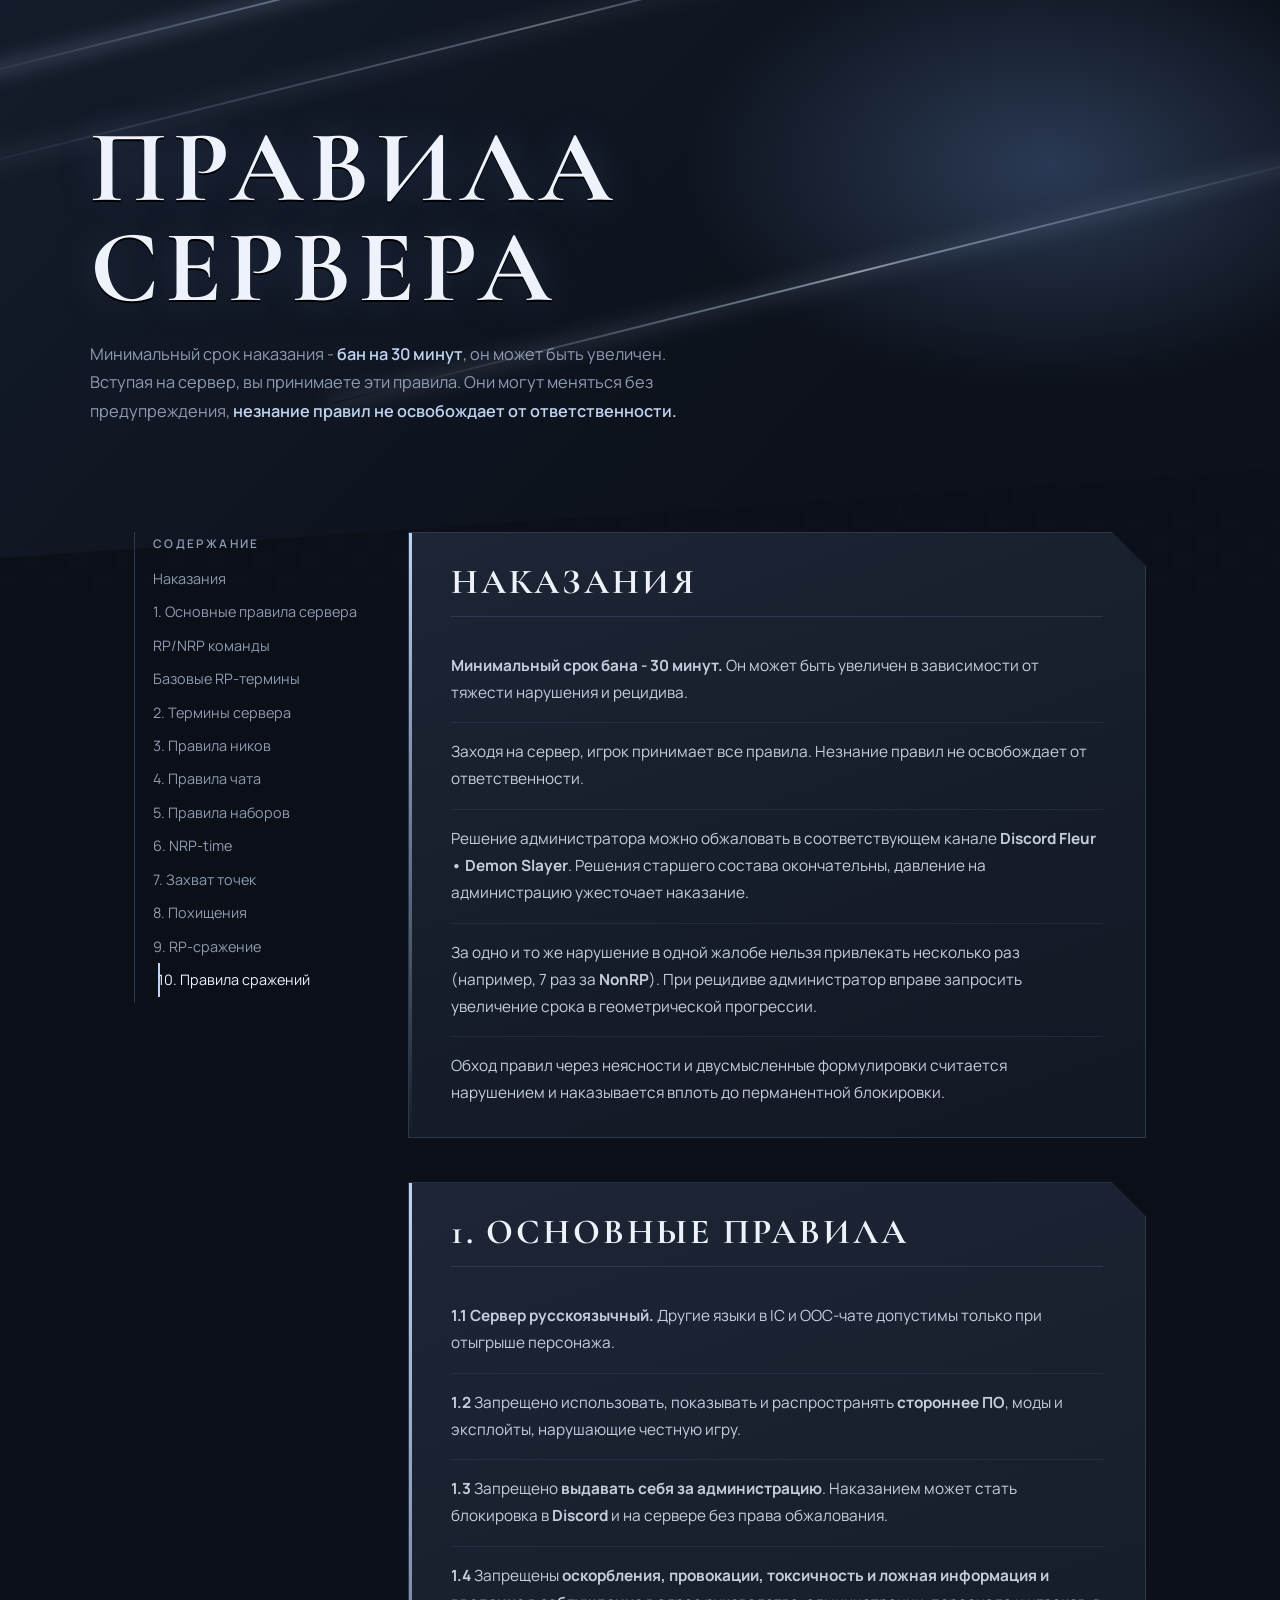
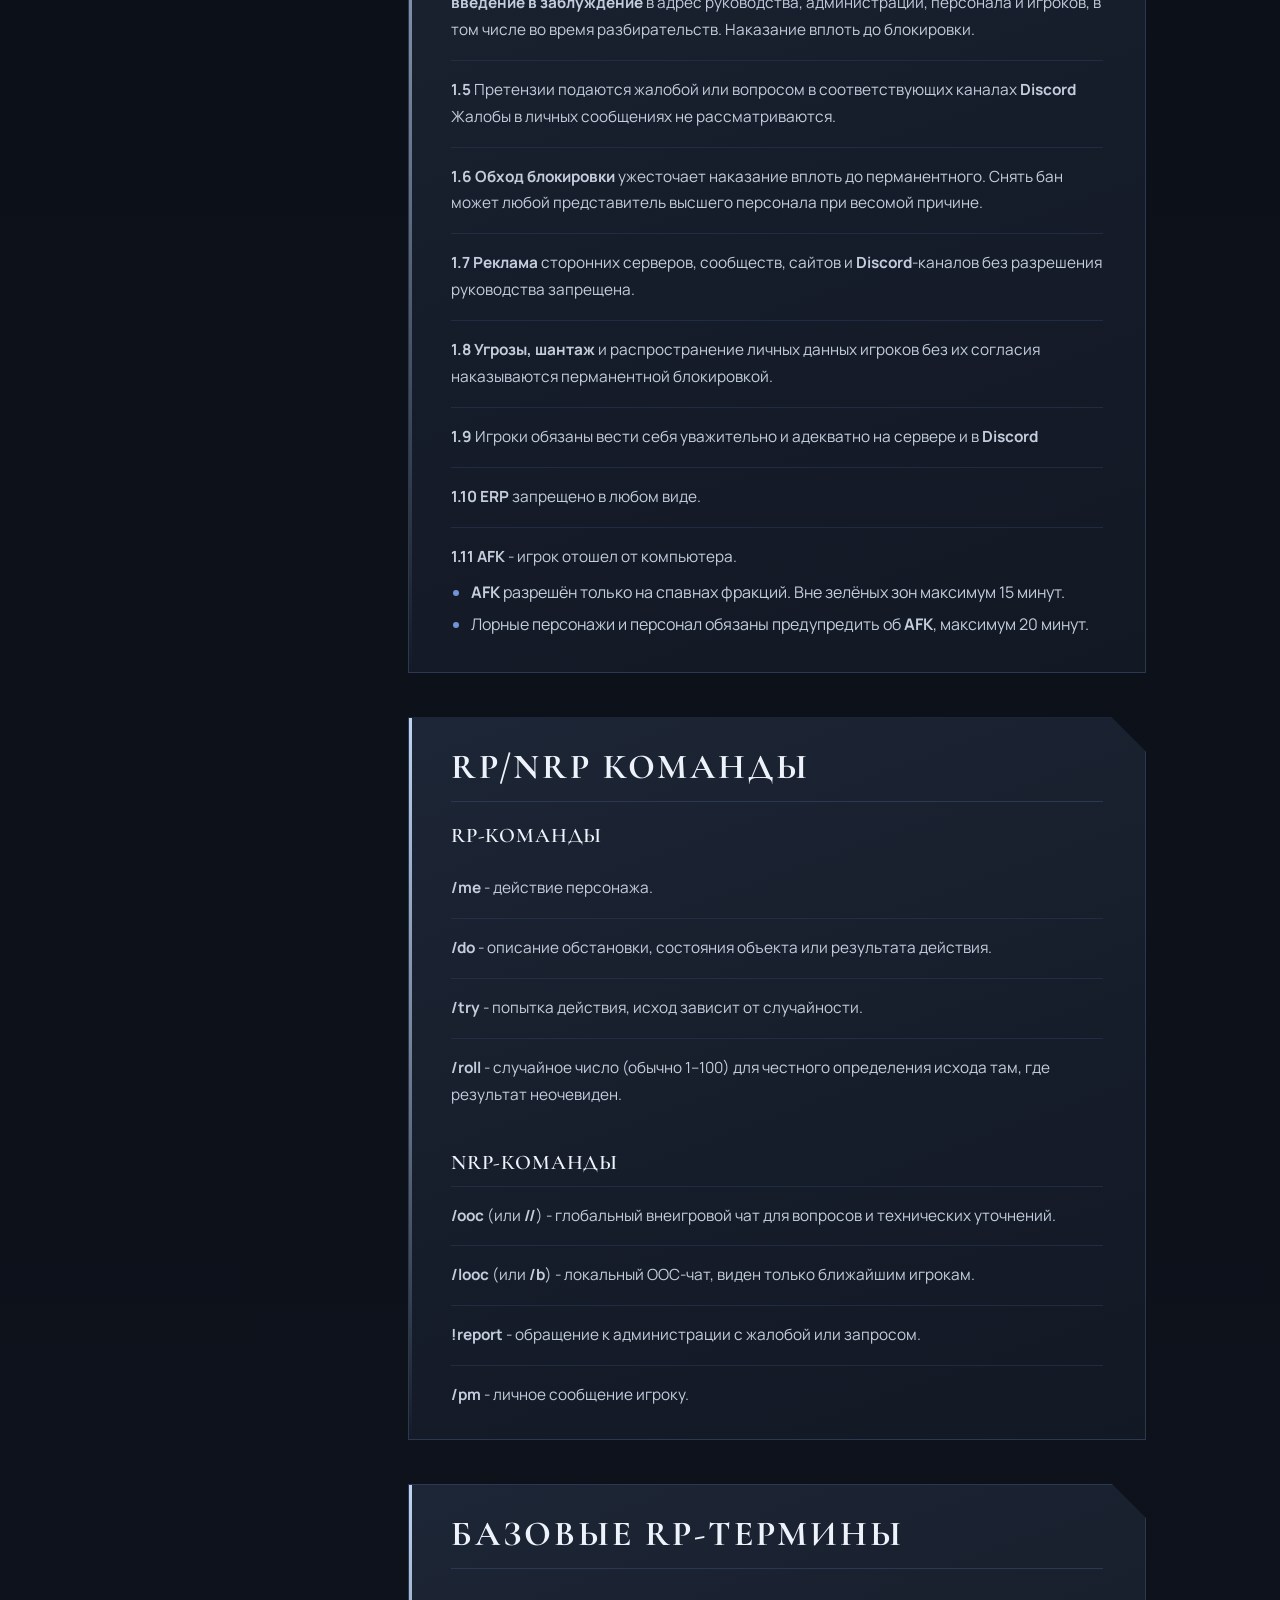
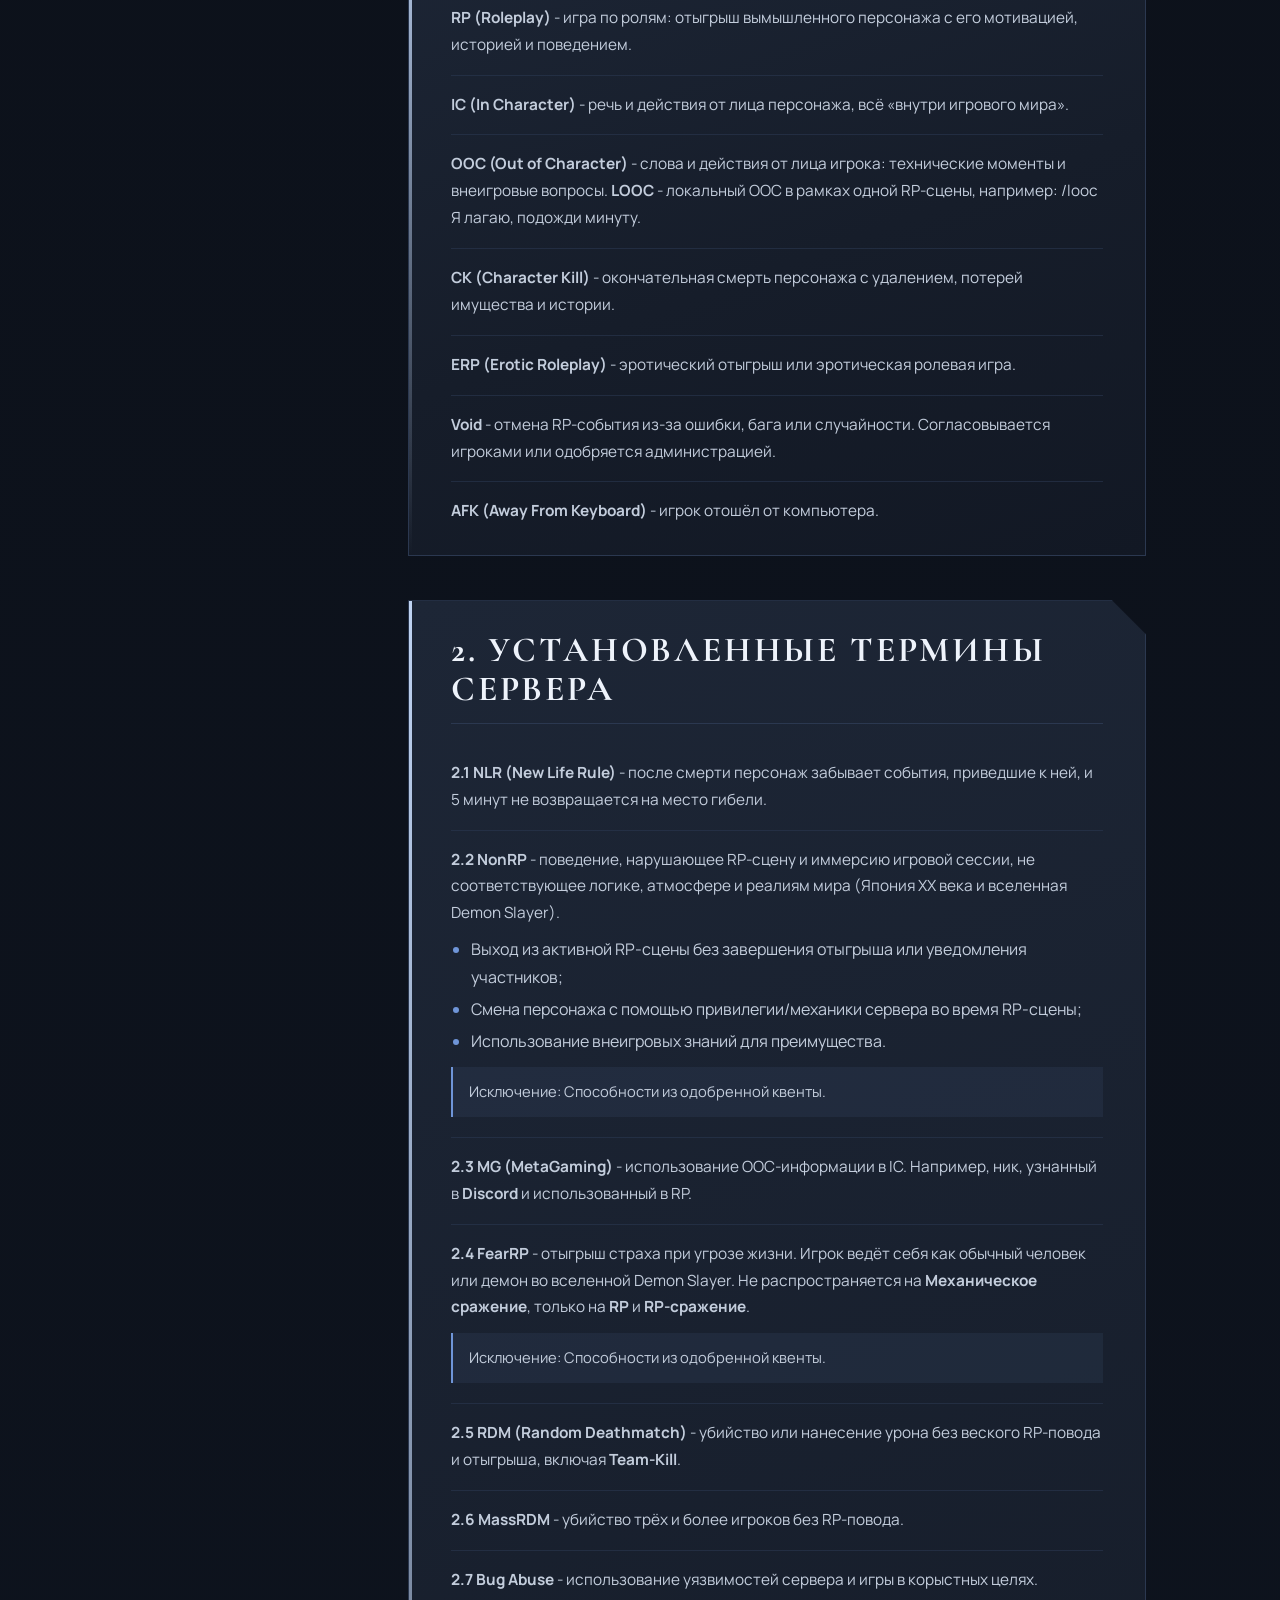
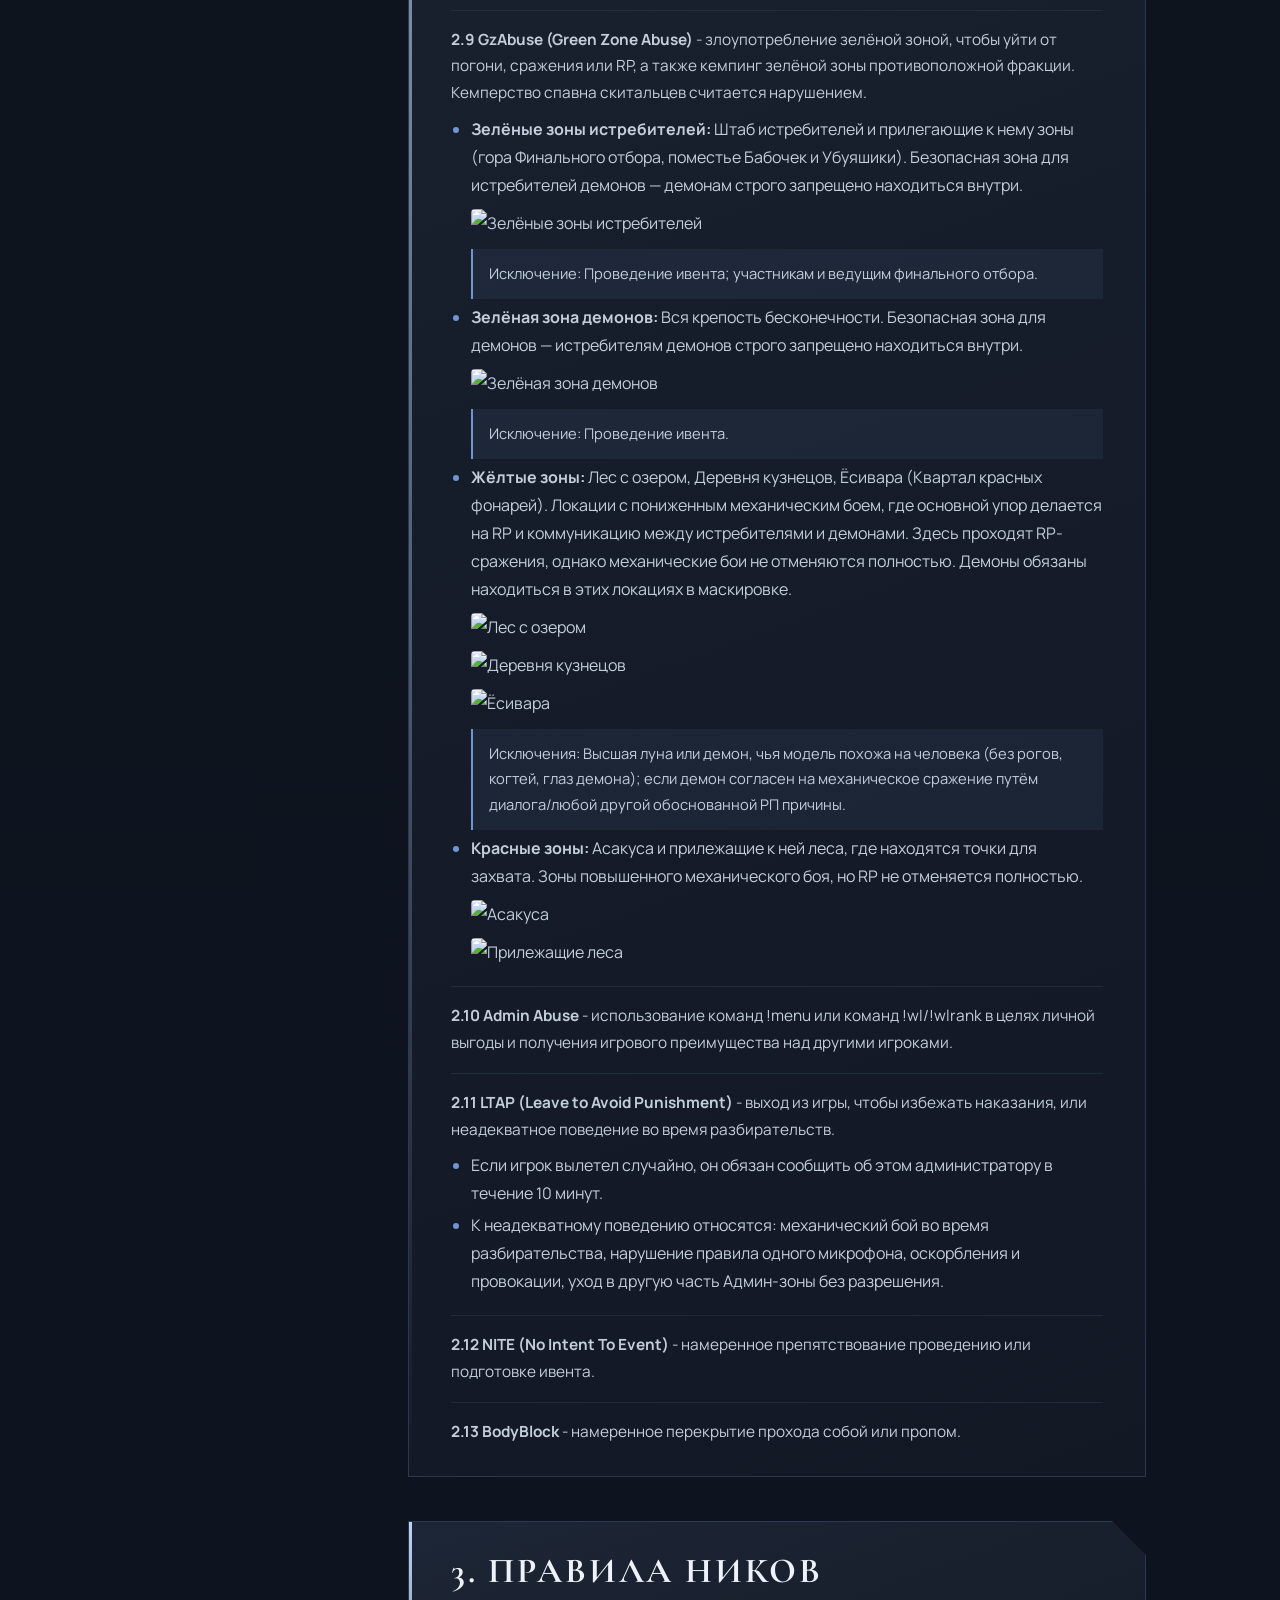
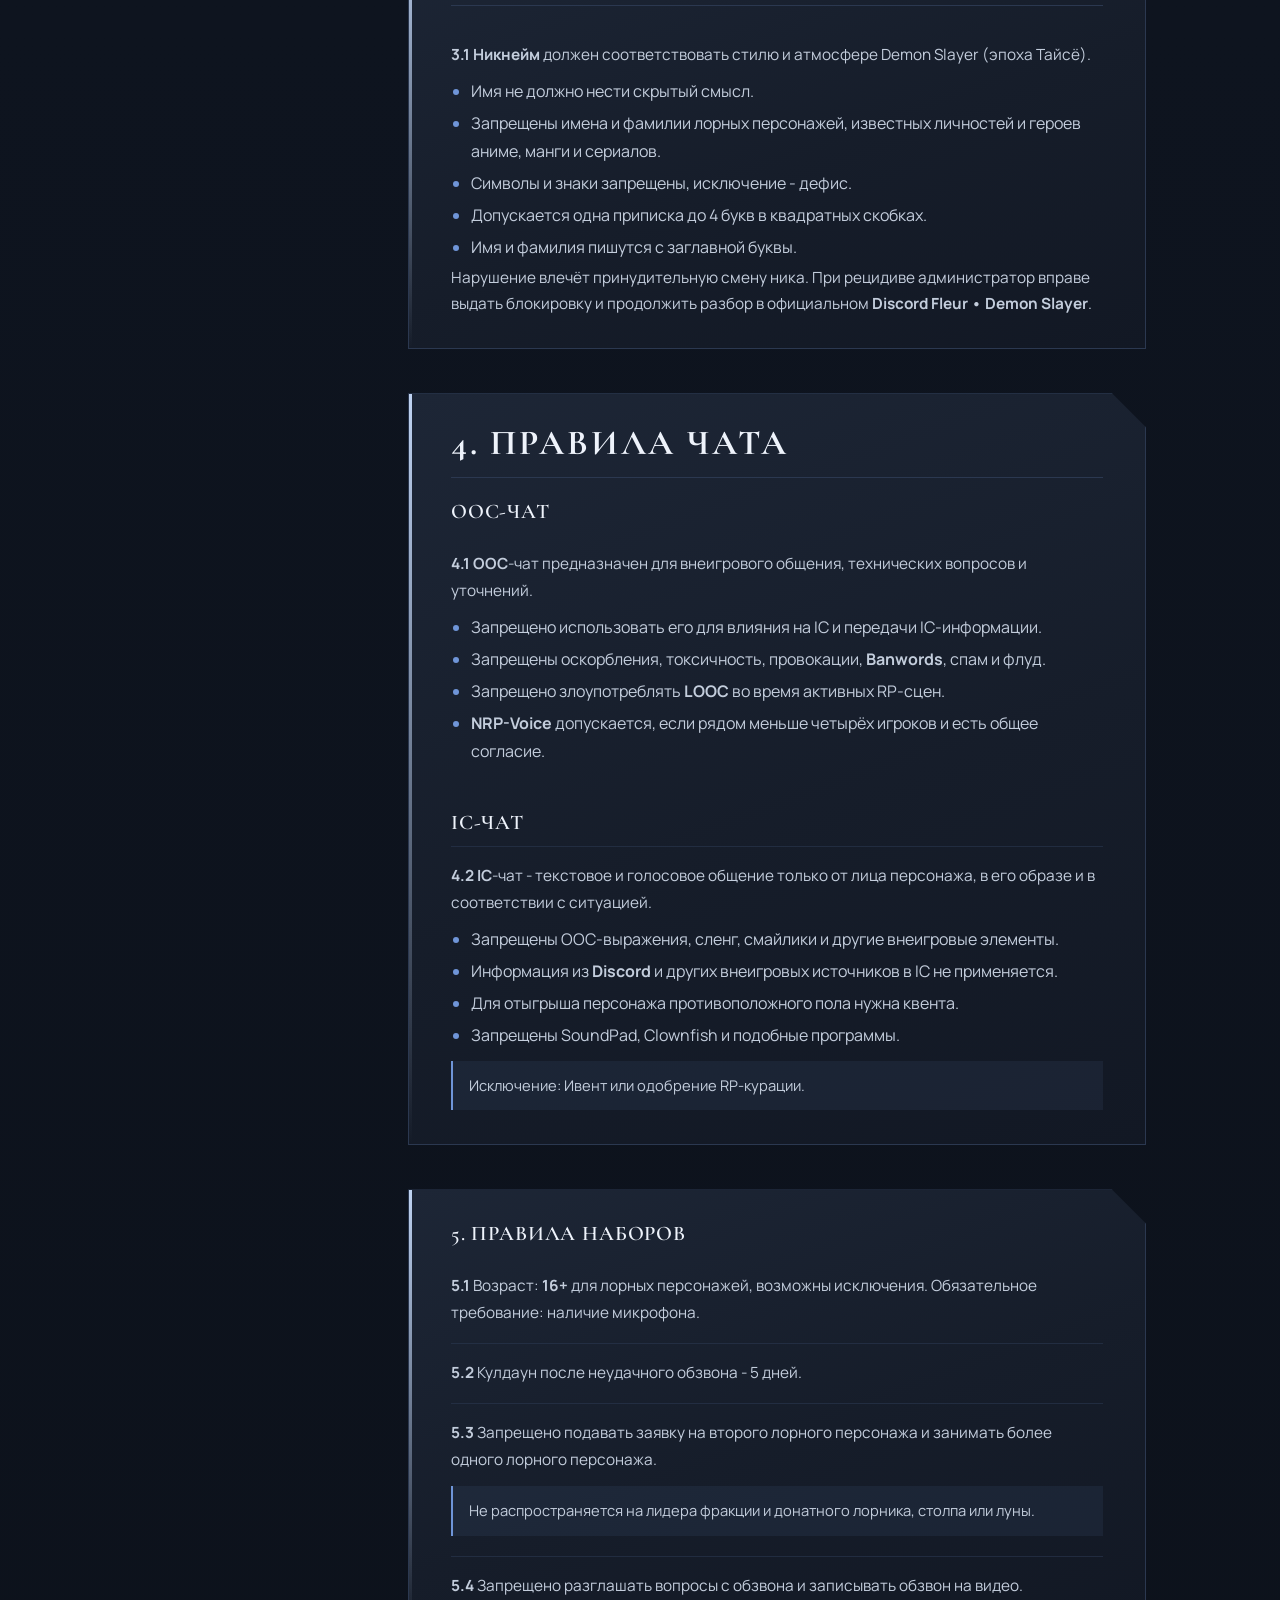
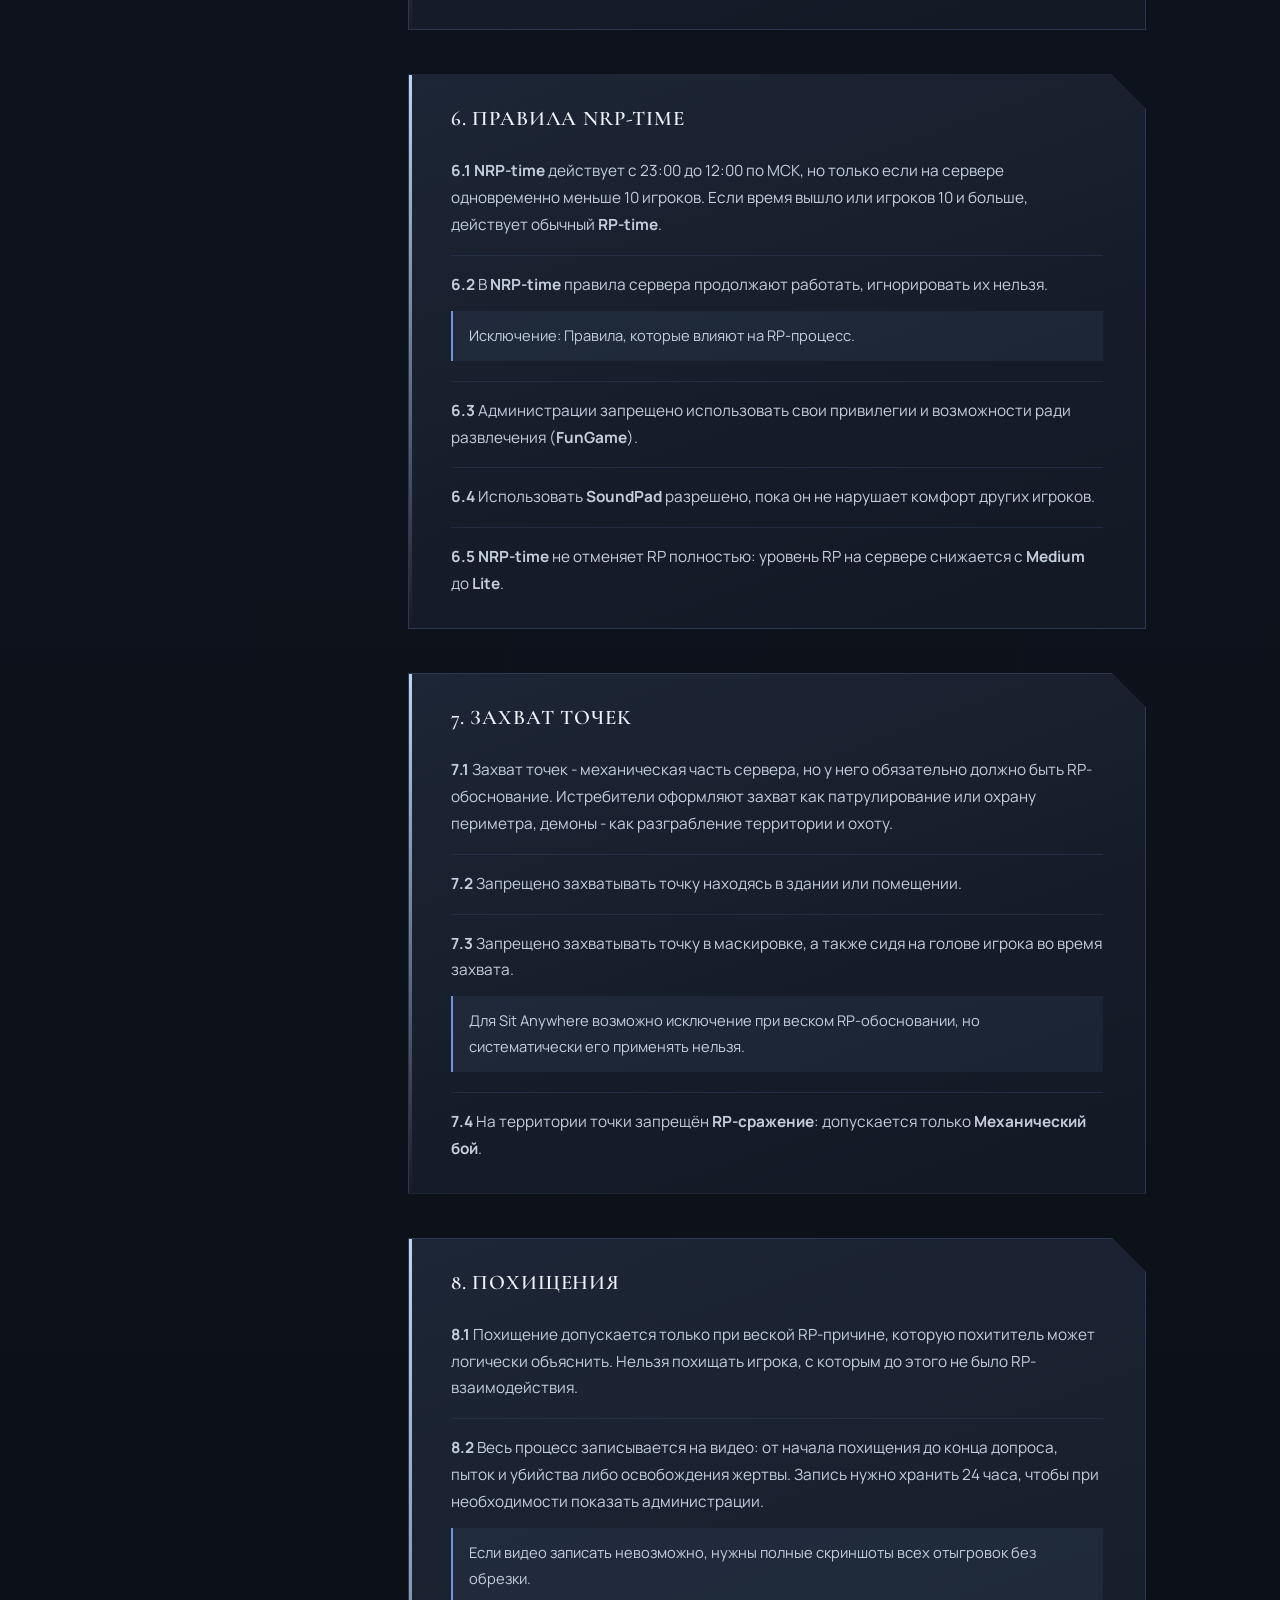
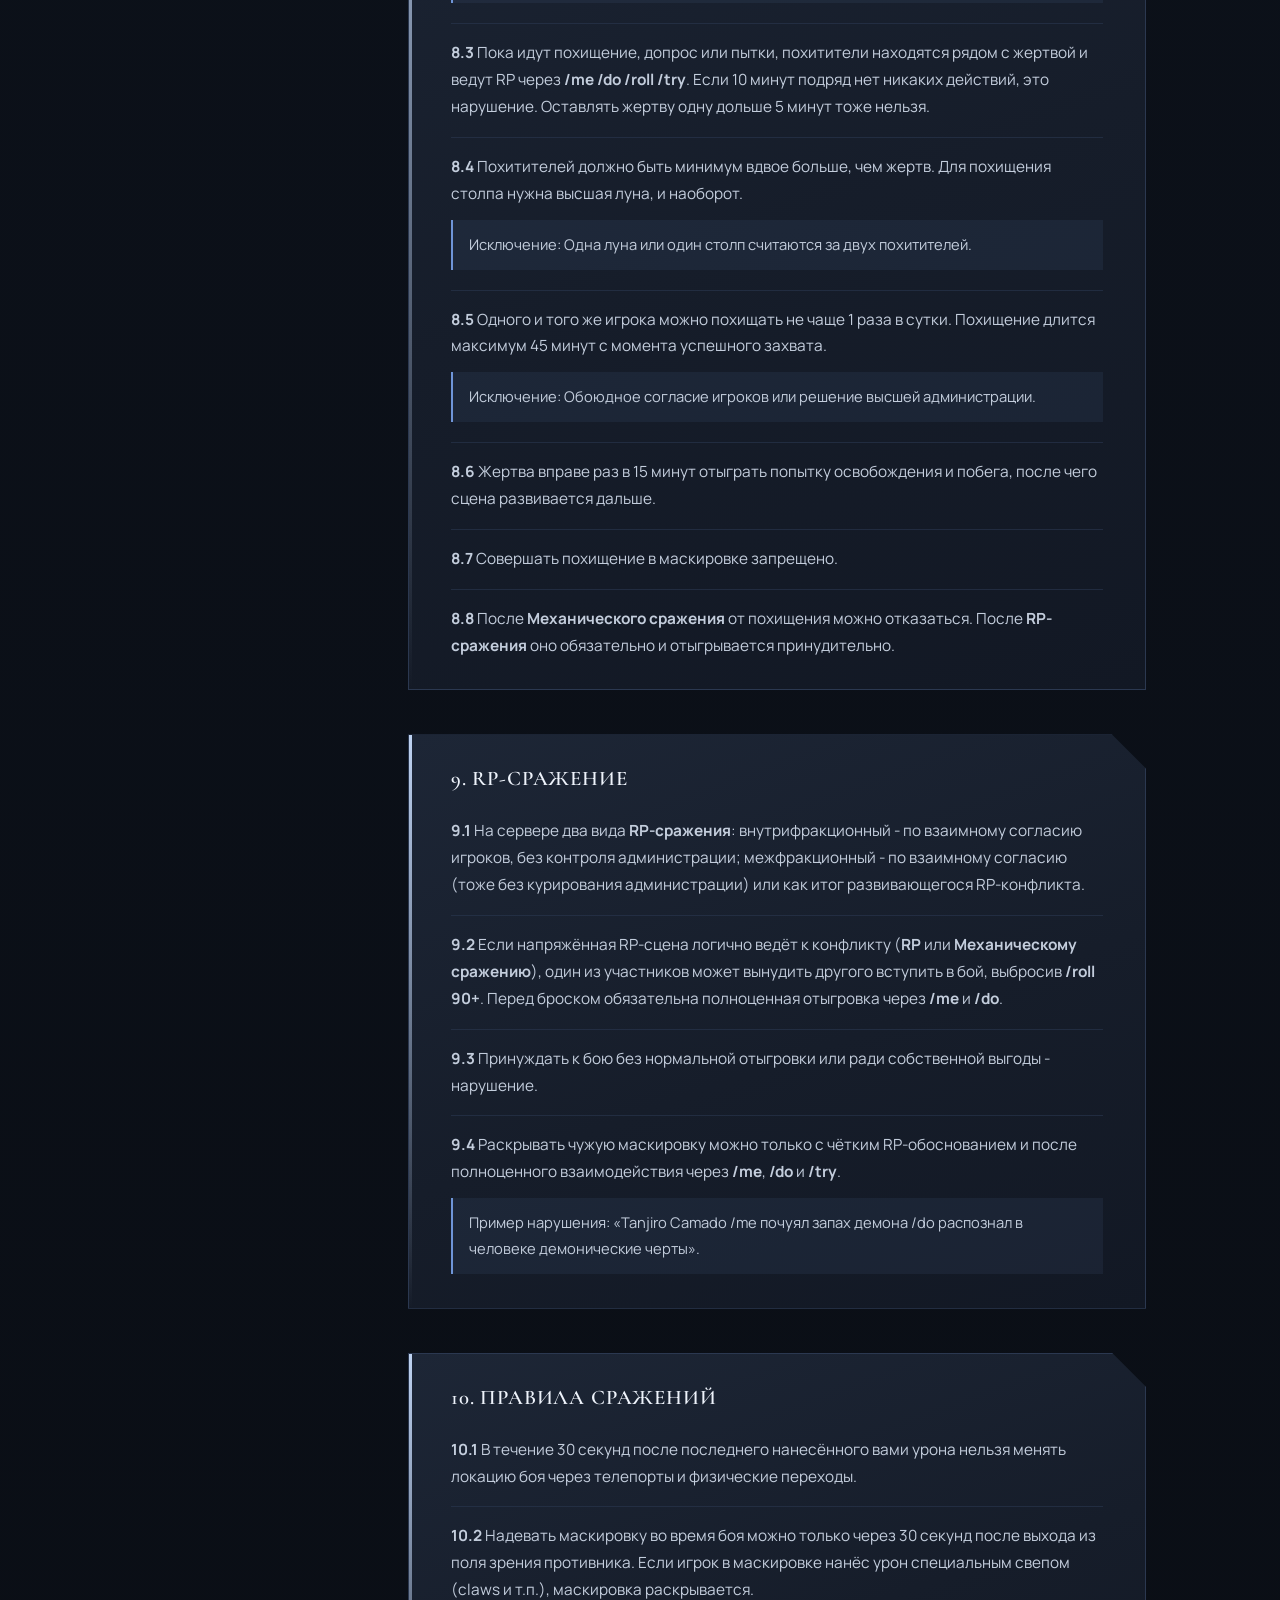
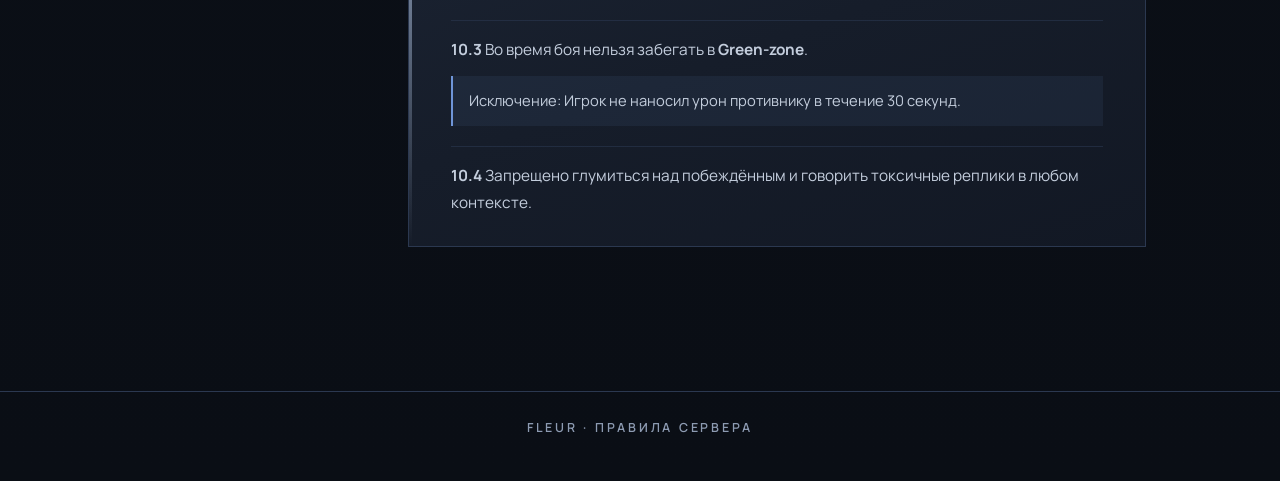
==== commit 6d184281: "ф Updated the note section to clarify exceptions for demons in mechanical battles." ====
--- a/fleur-rulles.html
+++ b/fleur-rulles.html
@@ -398,7 +398,7 @@
                 <img src="https://i.imgur.com/dC2dnEE.jpeg" alt="Деревня кузнецов" loading="lazy" style="max-width:100%;width:100%;height:auto;border-radius:4px;display:block;cursor:pointer;" class="zone-img" onclick="openModal(this)">
                 <img src="https://i.imgur.com/Wbd1bcU.jpeg" alt="Ёсивара" loading="lazy" style="max-width:100%;width:100%;height:auto;border-radius:4px;display:block;cursor:pointer;" class="zone-img" onclick="openModal(this)">
               </div>
-              <div class="note">Исключения: Высшая луна или демон, чья модель похожа на человека (без рогов, когтей, глаз демона); если демон согласен на механическое сражение; Высшая луна.</div>
+              <div class="note">Исключения: Высшая луна или демон, чья модель похожа на человека (без рогов, когтей, глаз демона); если демон согласен на механическое сражение путём диалога/любой другой обоснованной РП причины.</div>
             </li>
             <li>
               <b>Красные зоны:</b> Асакуса и прилежащие к ней леса, где находятся точки для захвата. Зоны повышенного механического боя, но RP не отменяется полностью.
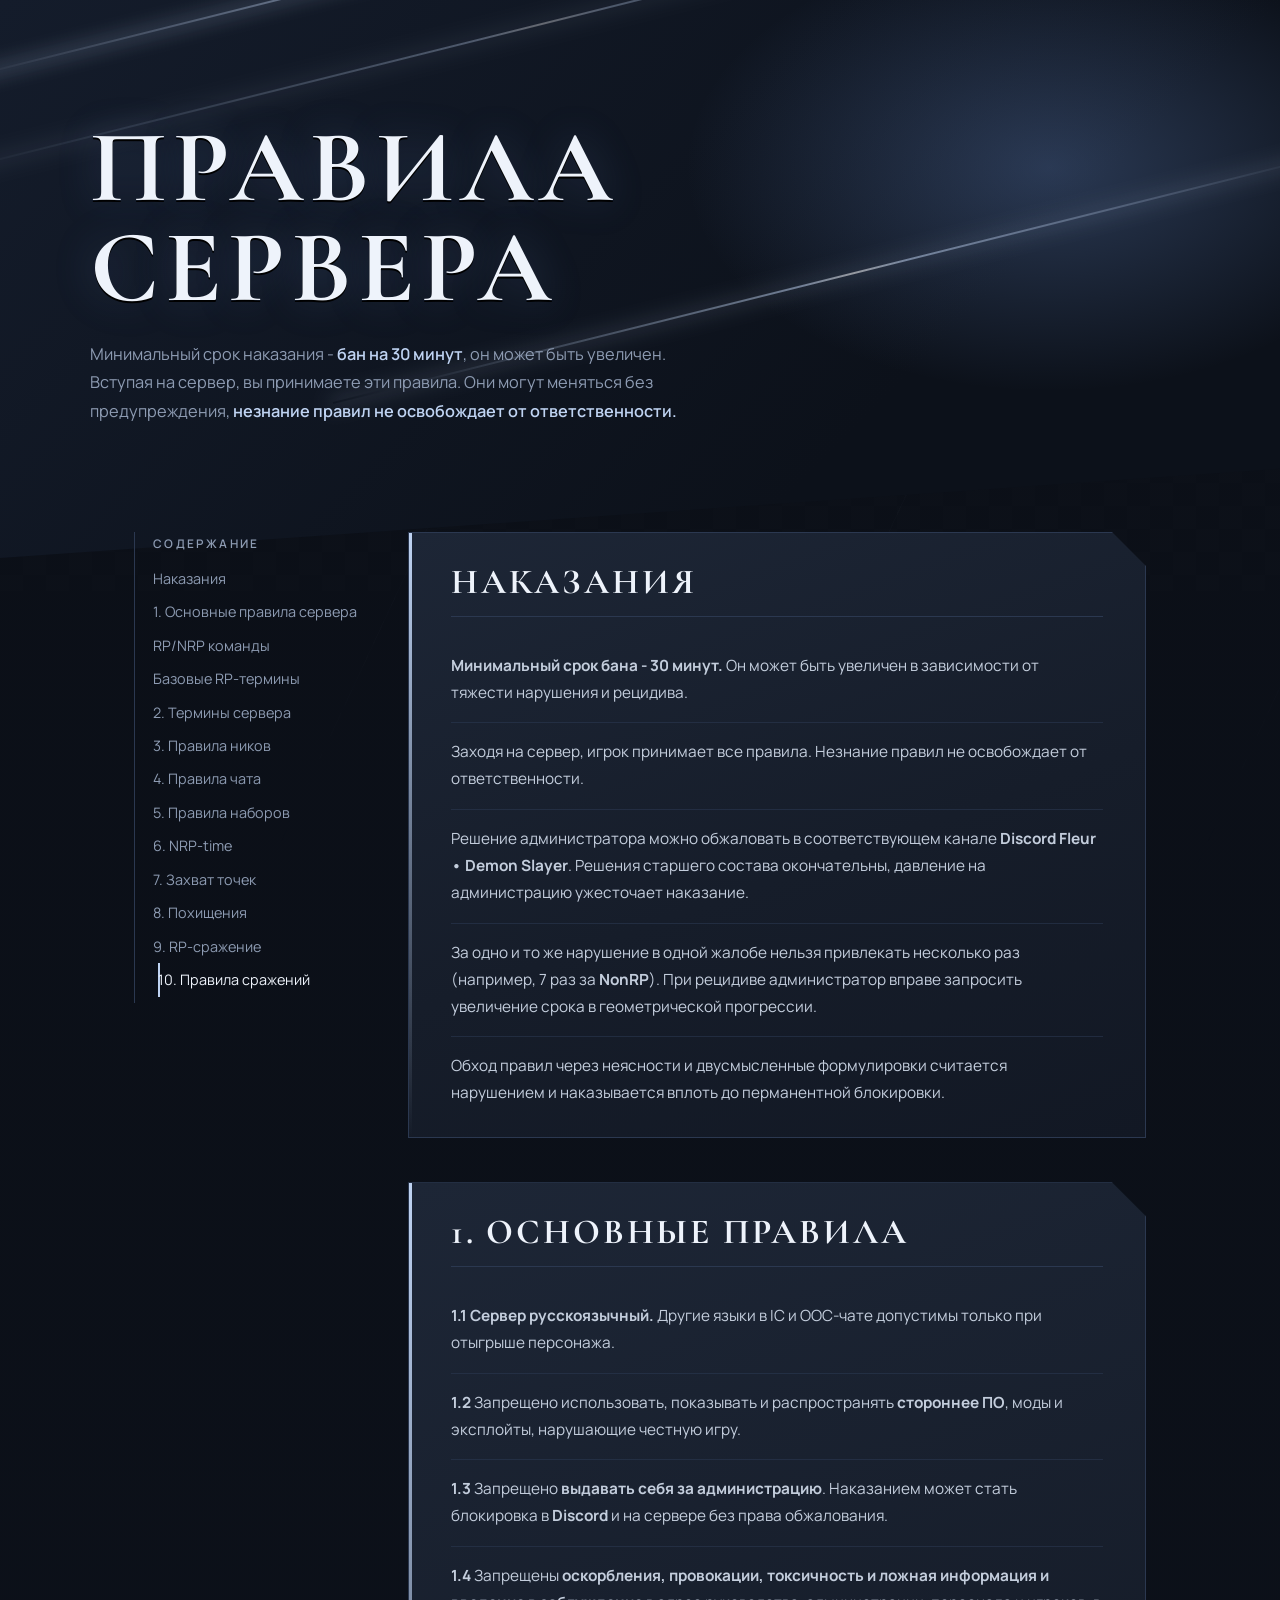
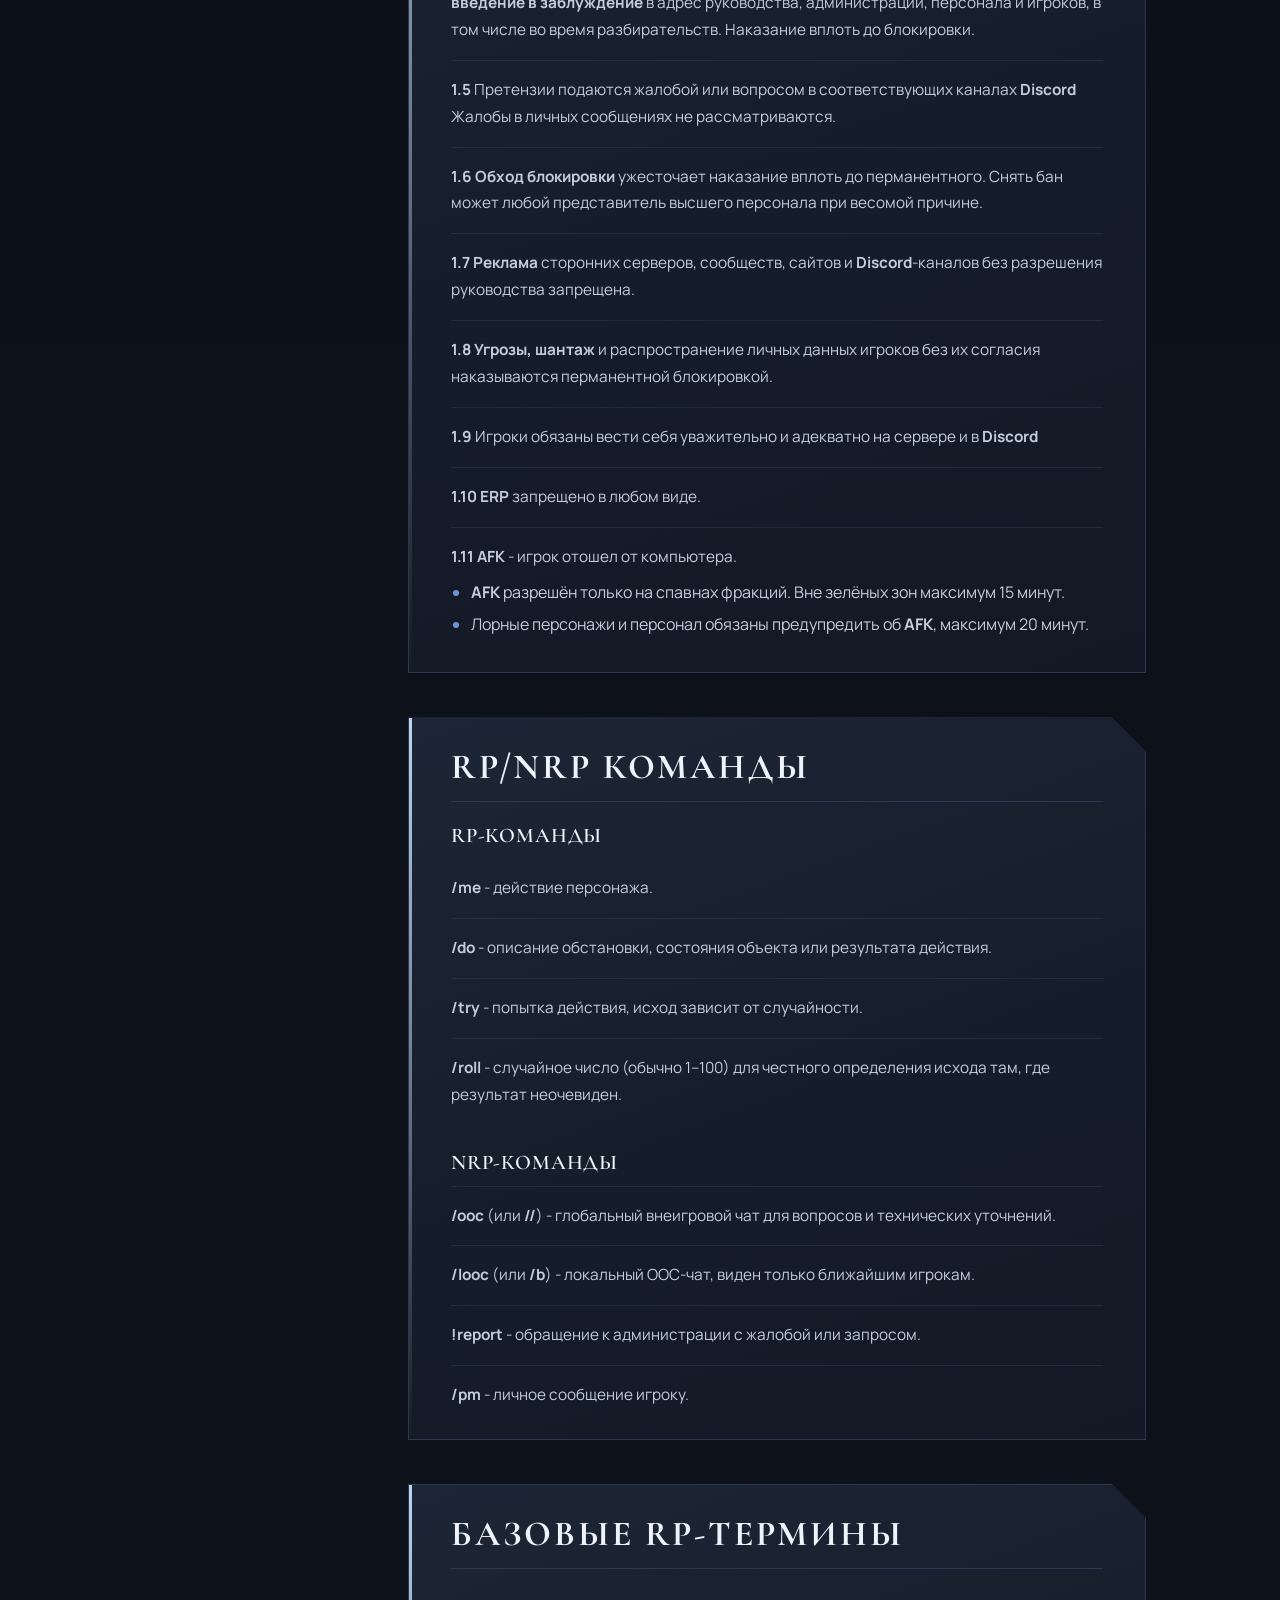
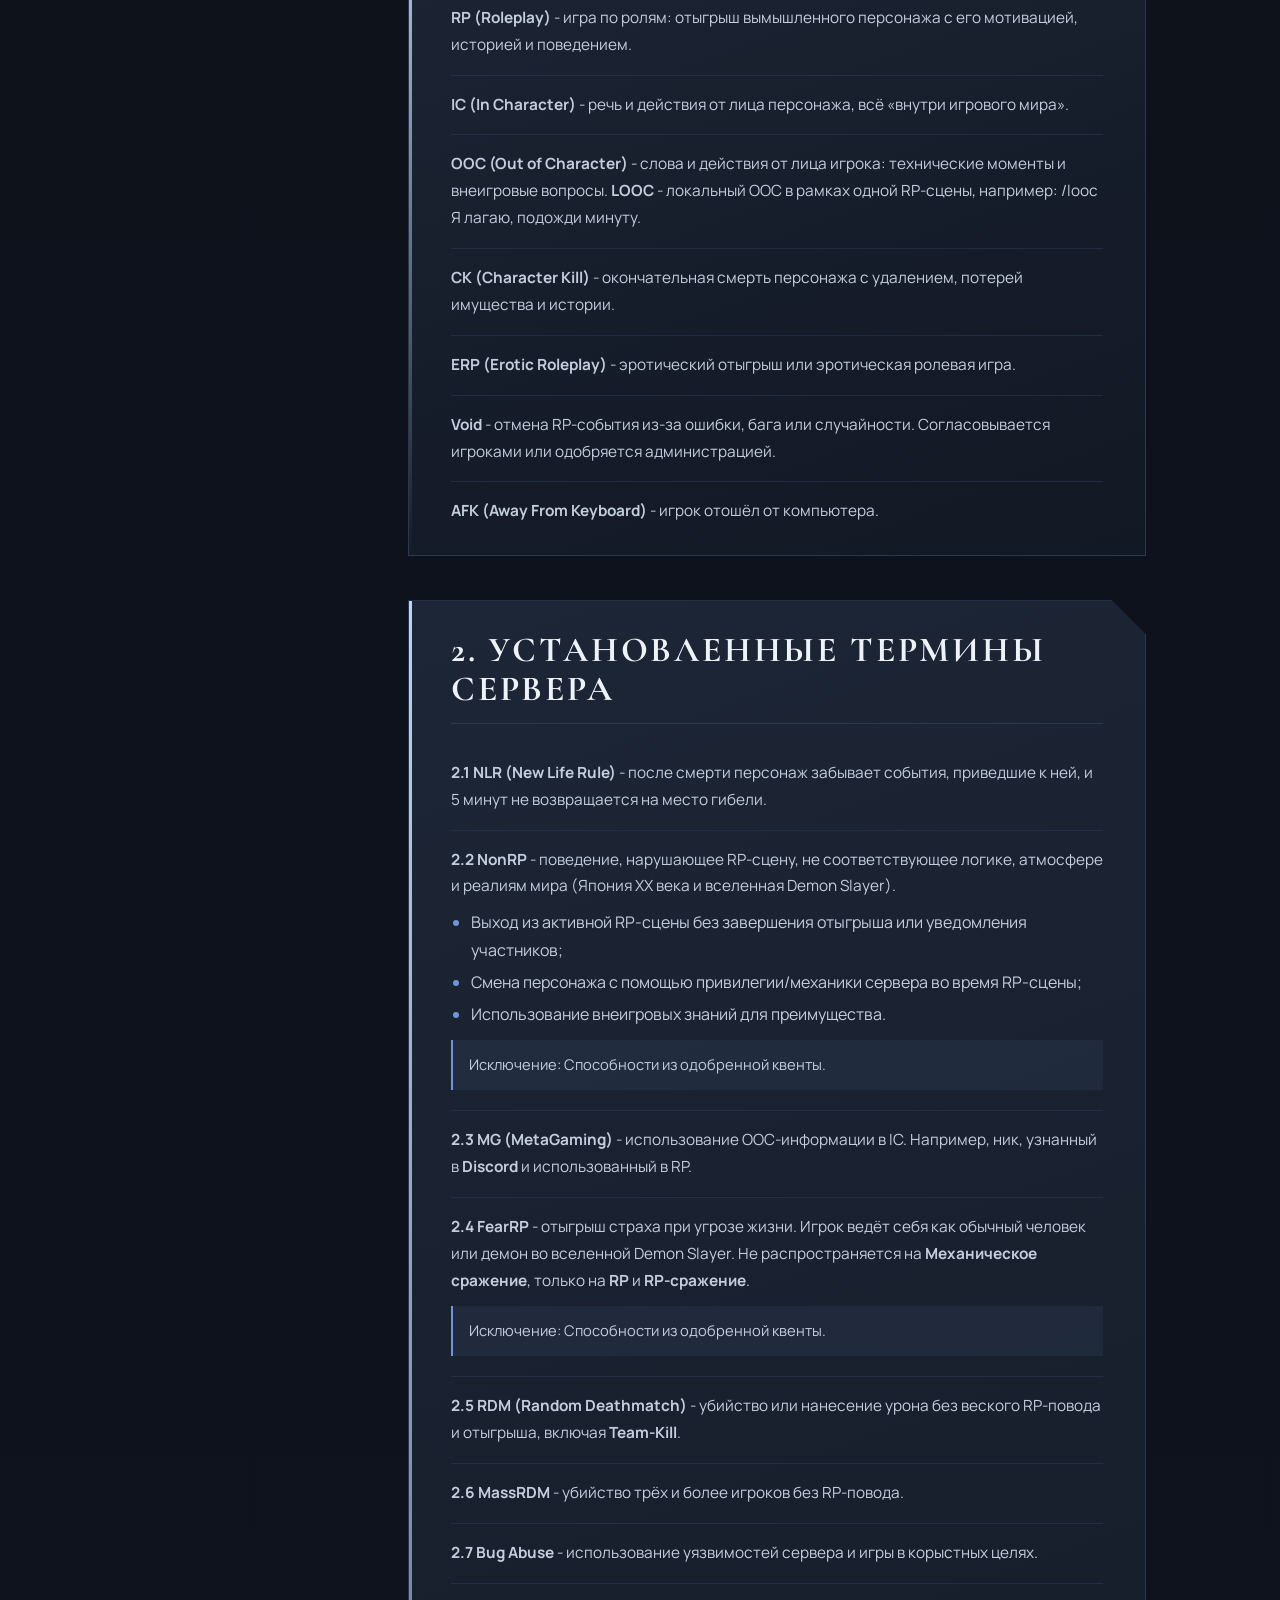
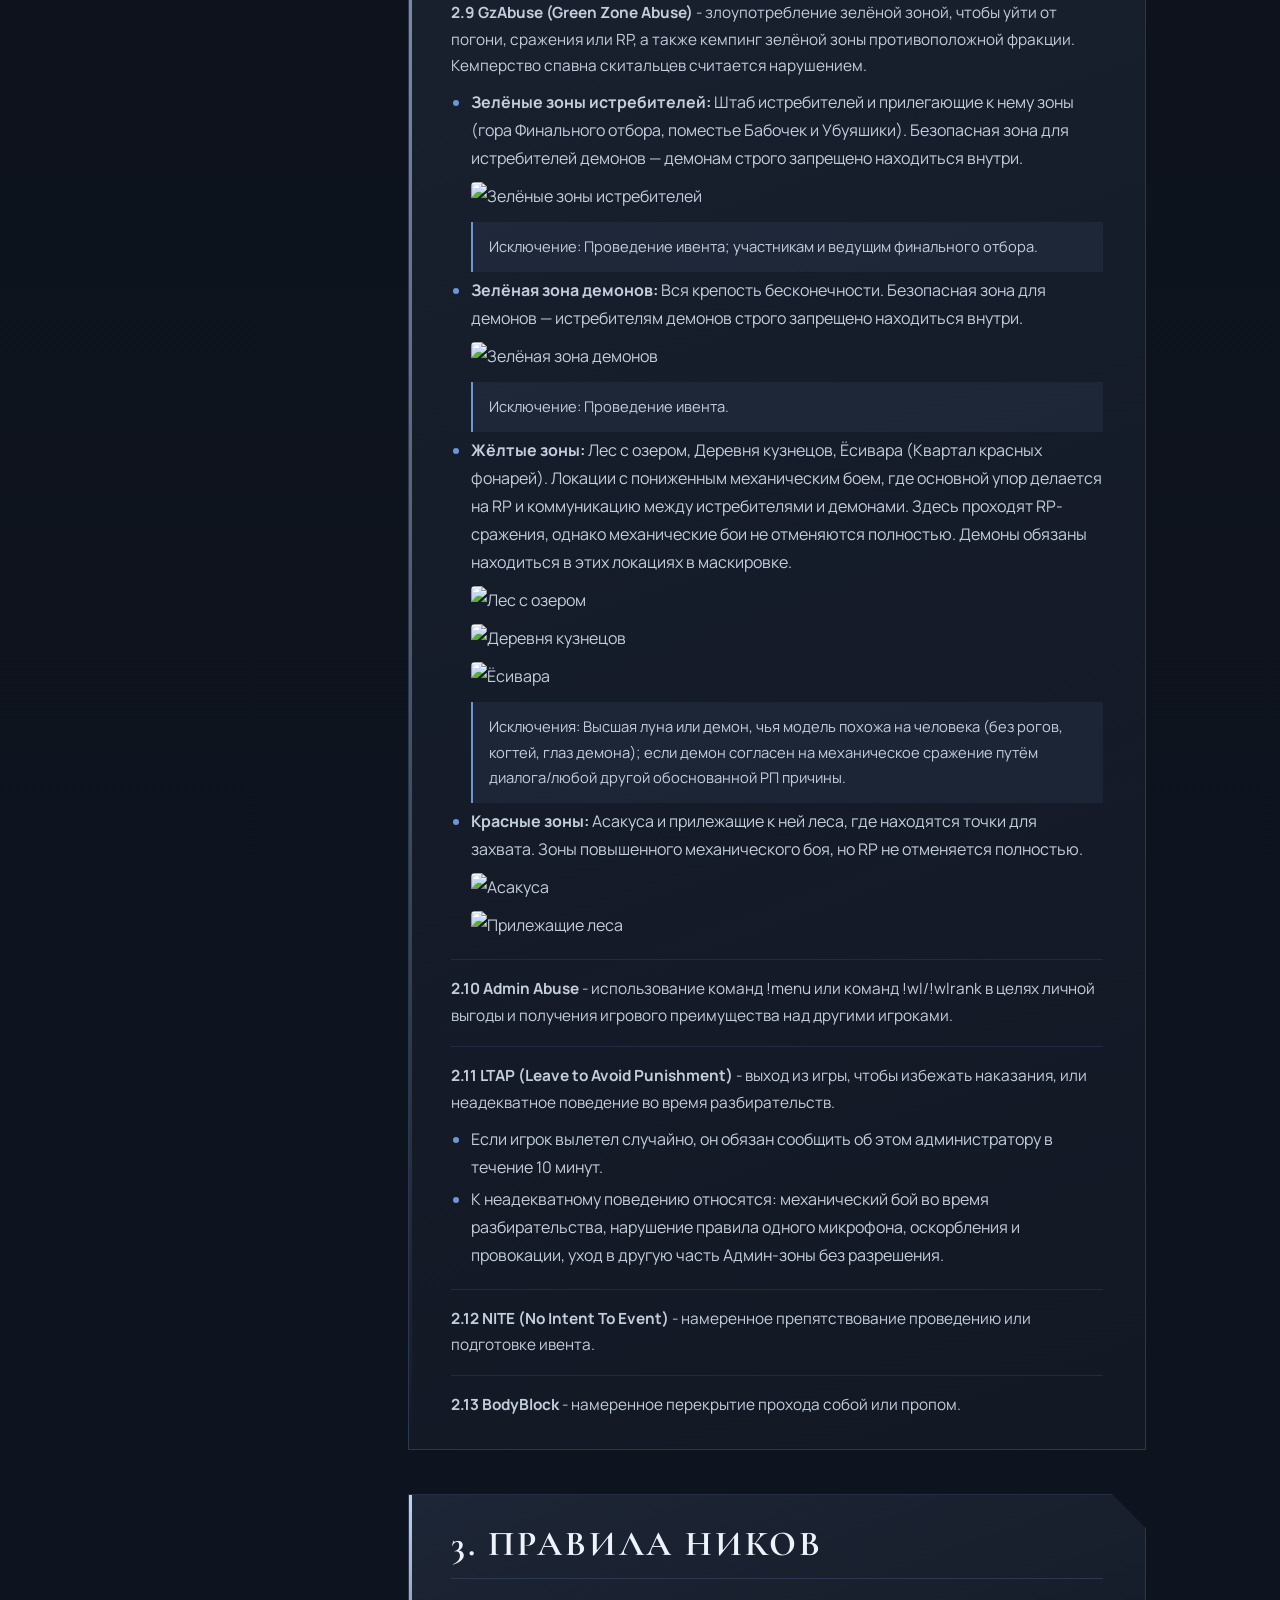
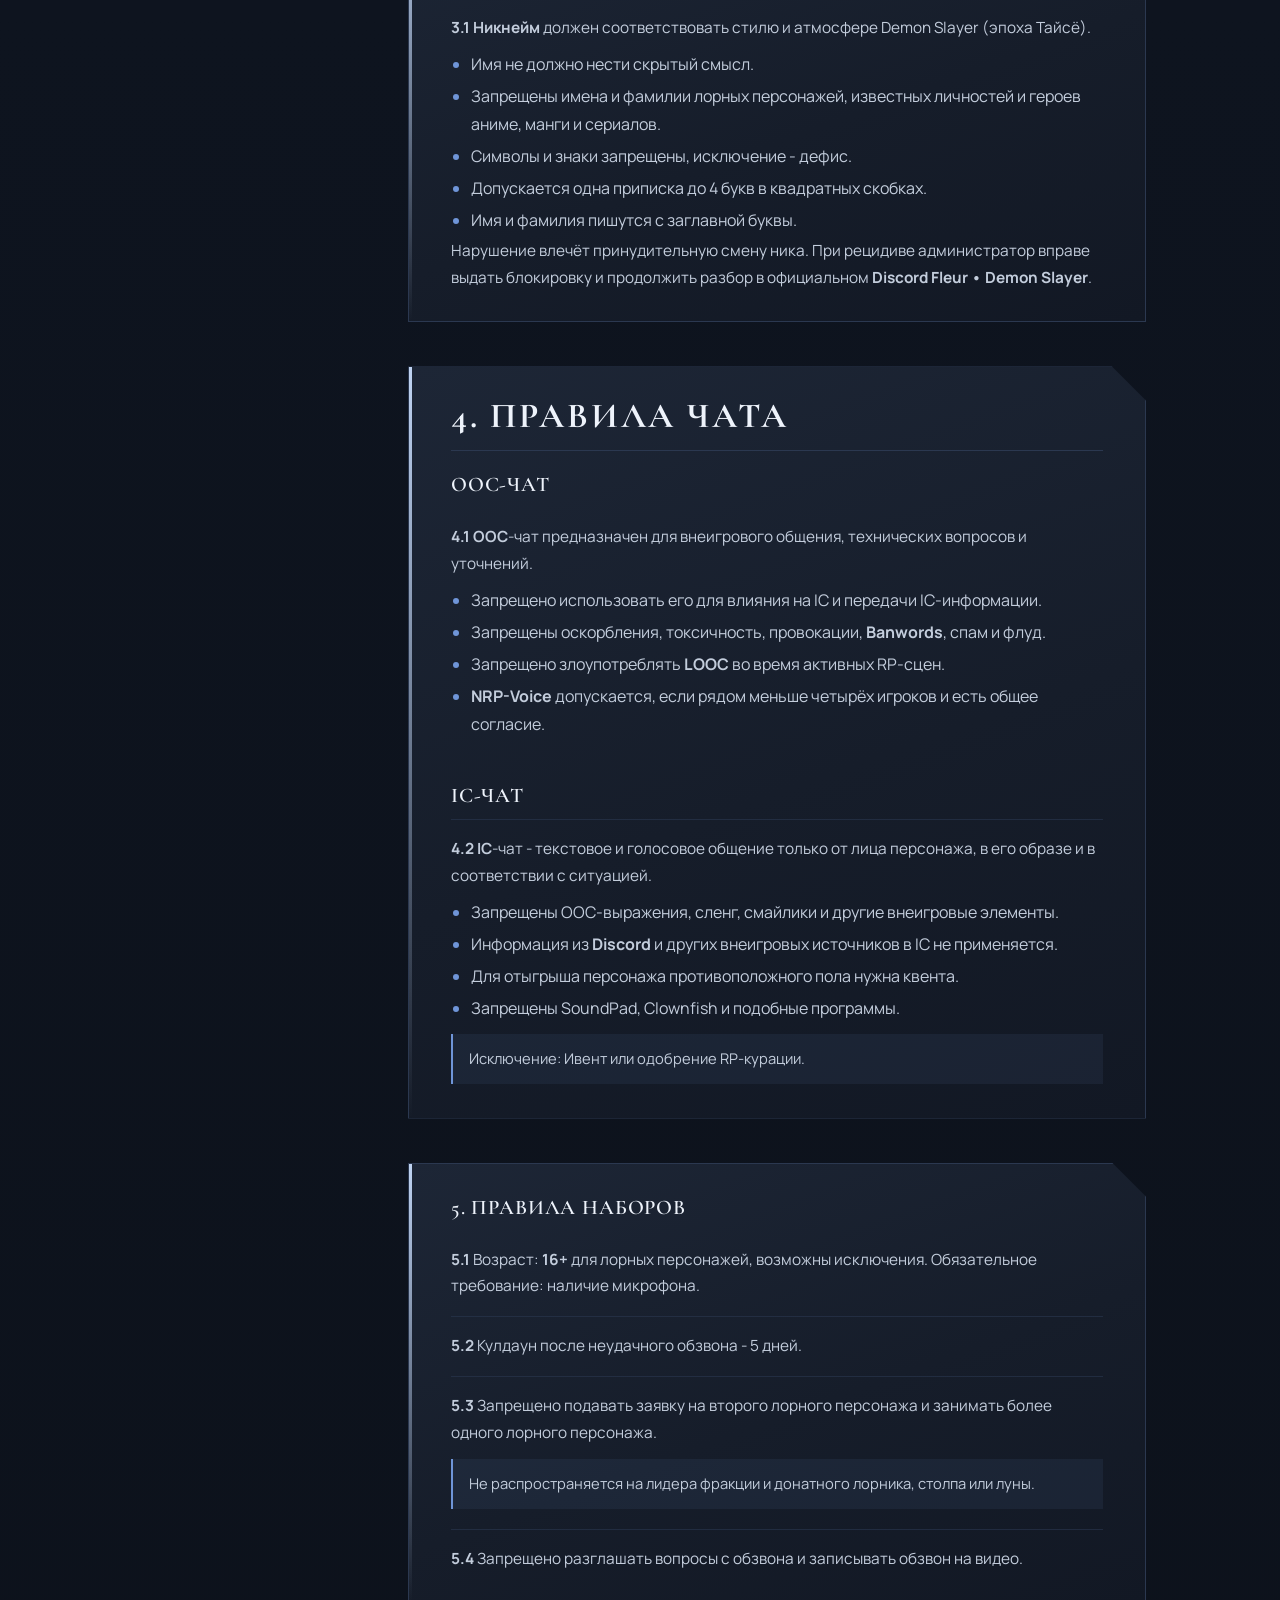
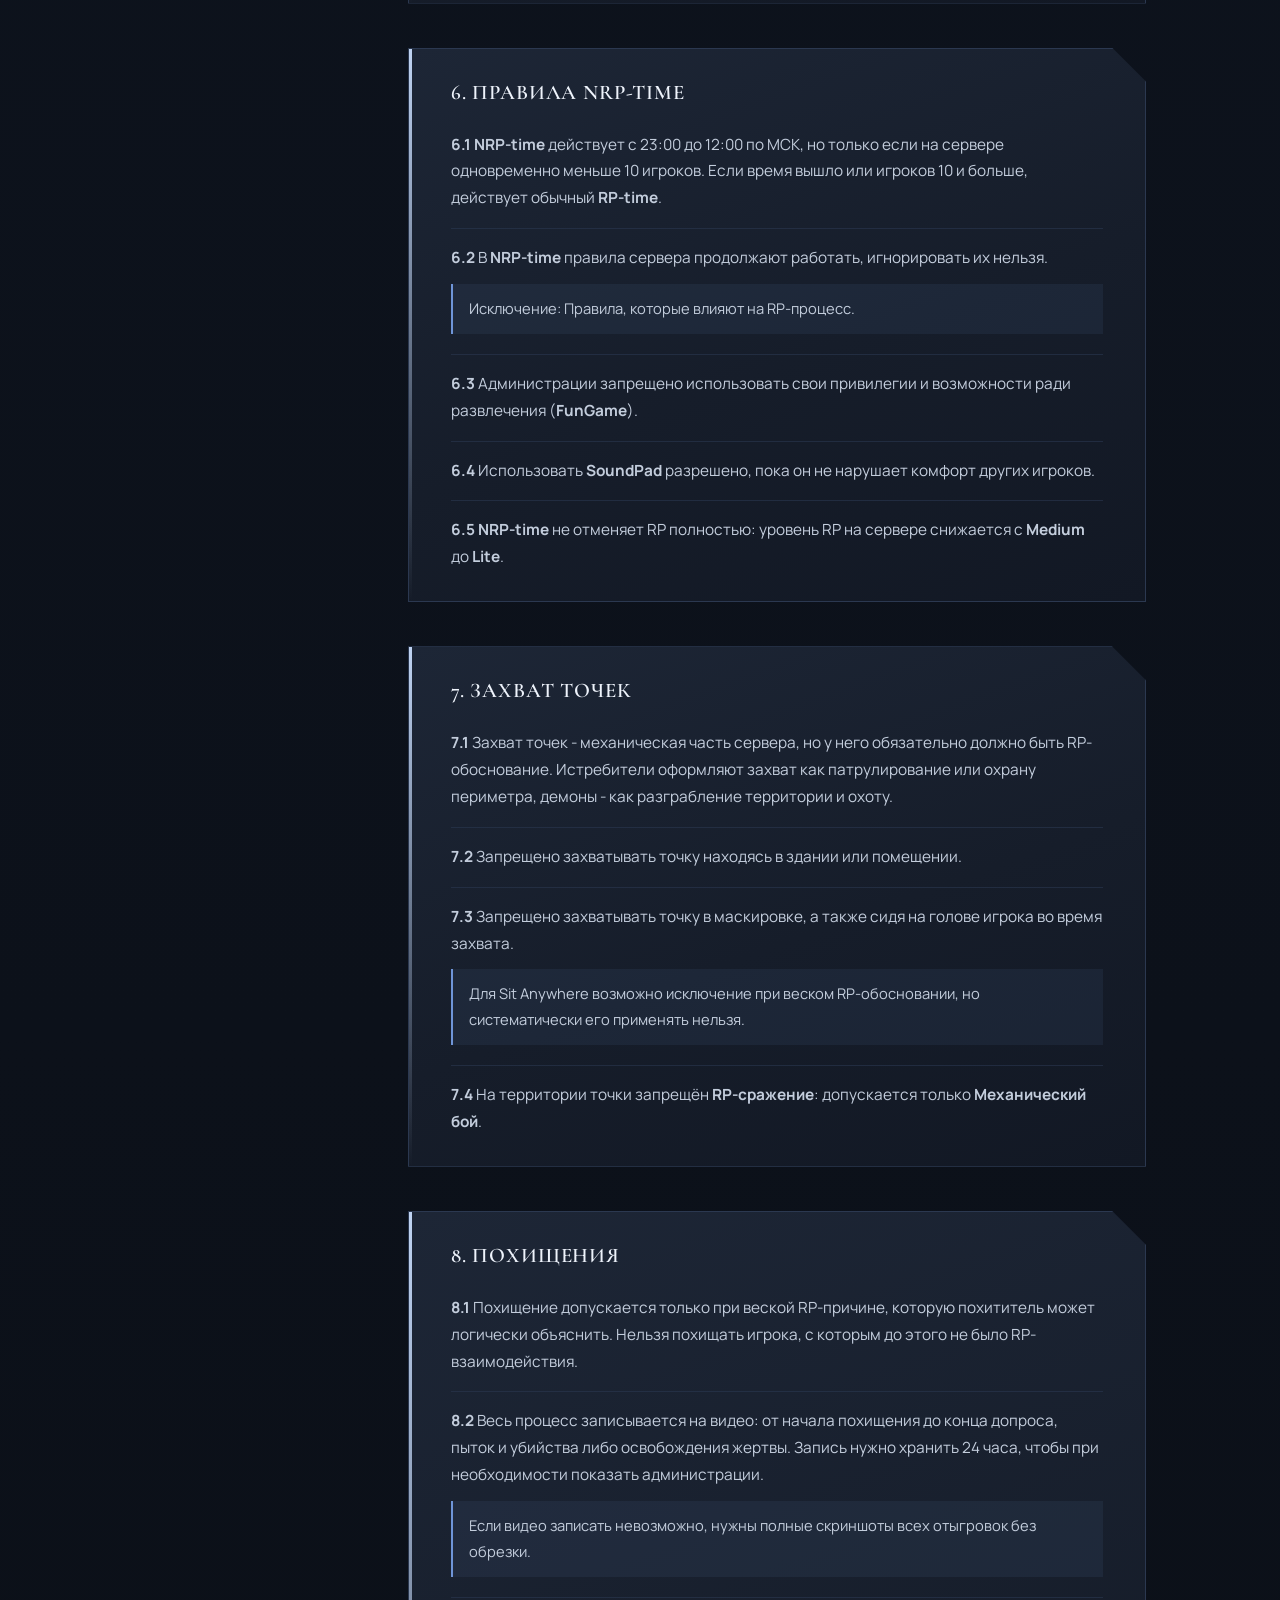
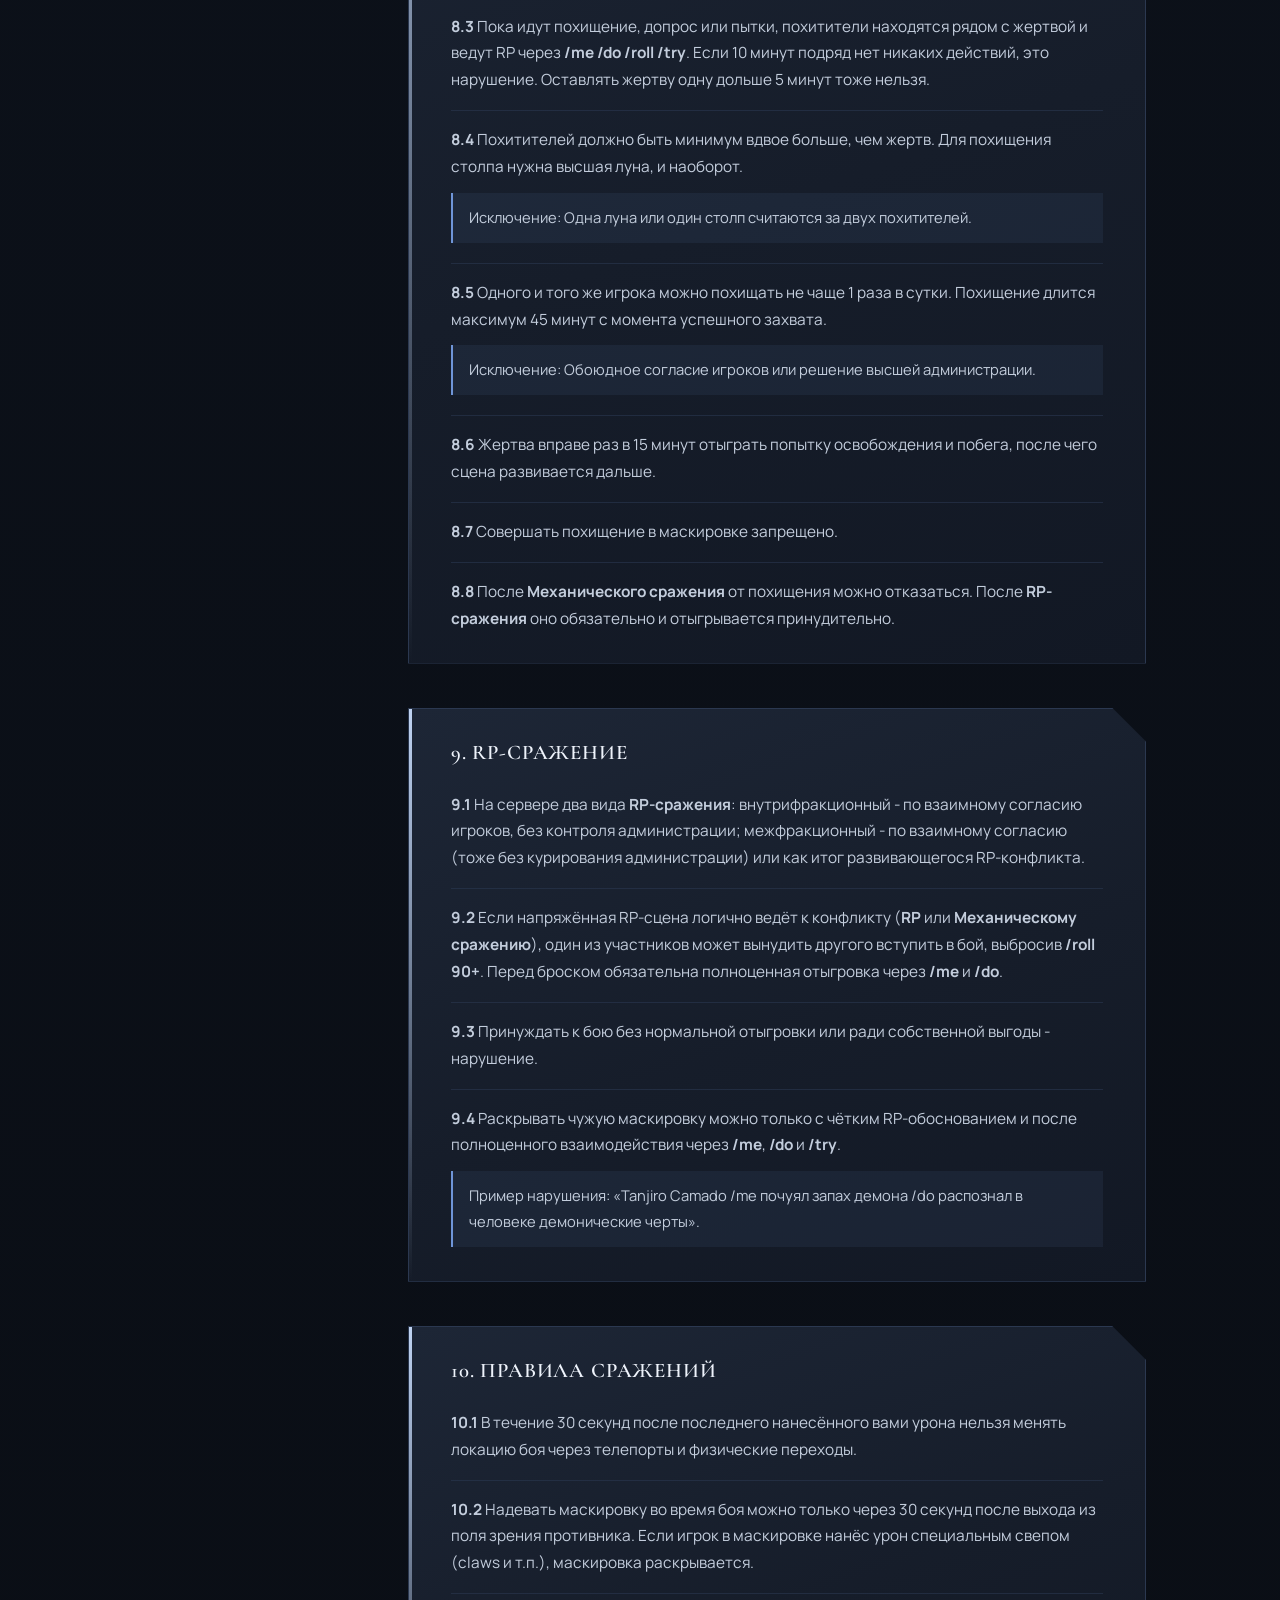
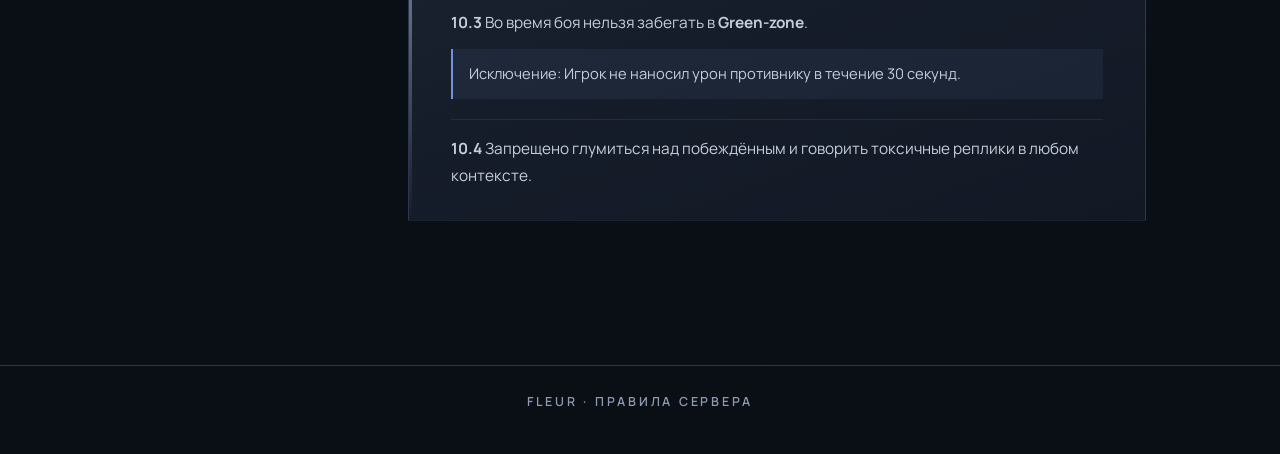
==== commit c336bb8e: "Refine NonRP rule description for clarity" ====
--- a/fleur-rulles.html
+++ b/fleur-rulles.html
@@ -354,7 +354,7 @@
           <p><b>2.1</b> <b>NLR (New Life Rule)</b> - после смерти персонаж забывает события, приведшие к ней, и 5 минут не возвращается на место гибели.</p>
         </div>
         <div class="rule">
-          <p><b>2.2</b> <b>NonRP</b> - поведение, нарушающее RP-сцену и иммерсию игровой сессии, не соответствующее логике, атмосфере и реалиям мира (Япония XX века и вселенная Demon Slayer).</p>
+          <p><b>2.2</b> <b>NonRP</b> - поведение, нарушающее RP-сцену, не соответствующее логике, атмосфере и реалиям мира (Япония XX века и вселенная Demon Slayer).</p>
           <ul>
             <li>Выход из активной RP-сцены без завершения отыгрыша или уведомления участников;</li>
             <li>Смена персонажа с помощью привилегии/механики сервера во время RP-сцены;</li>
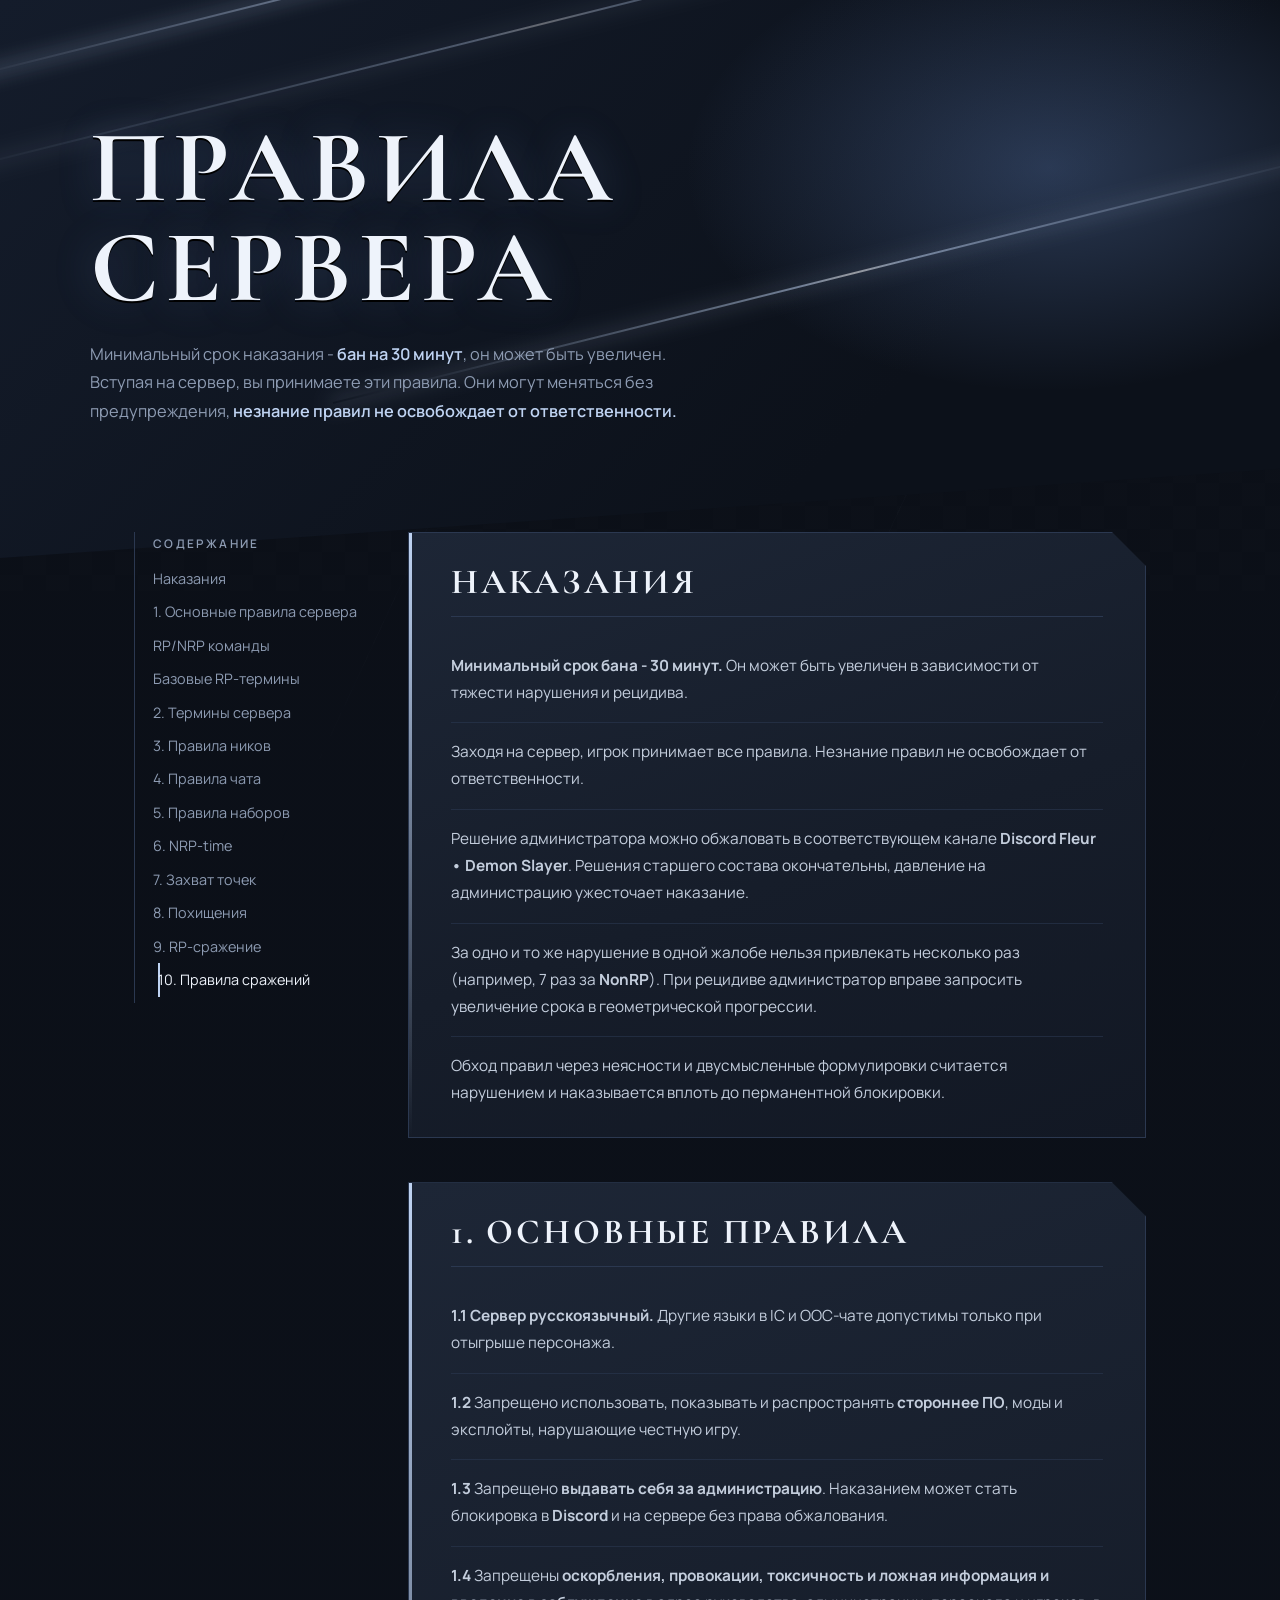
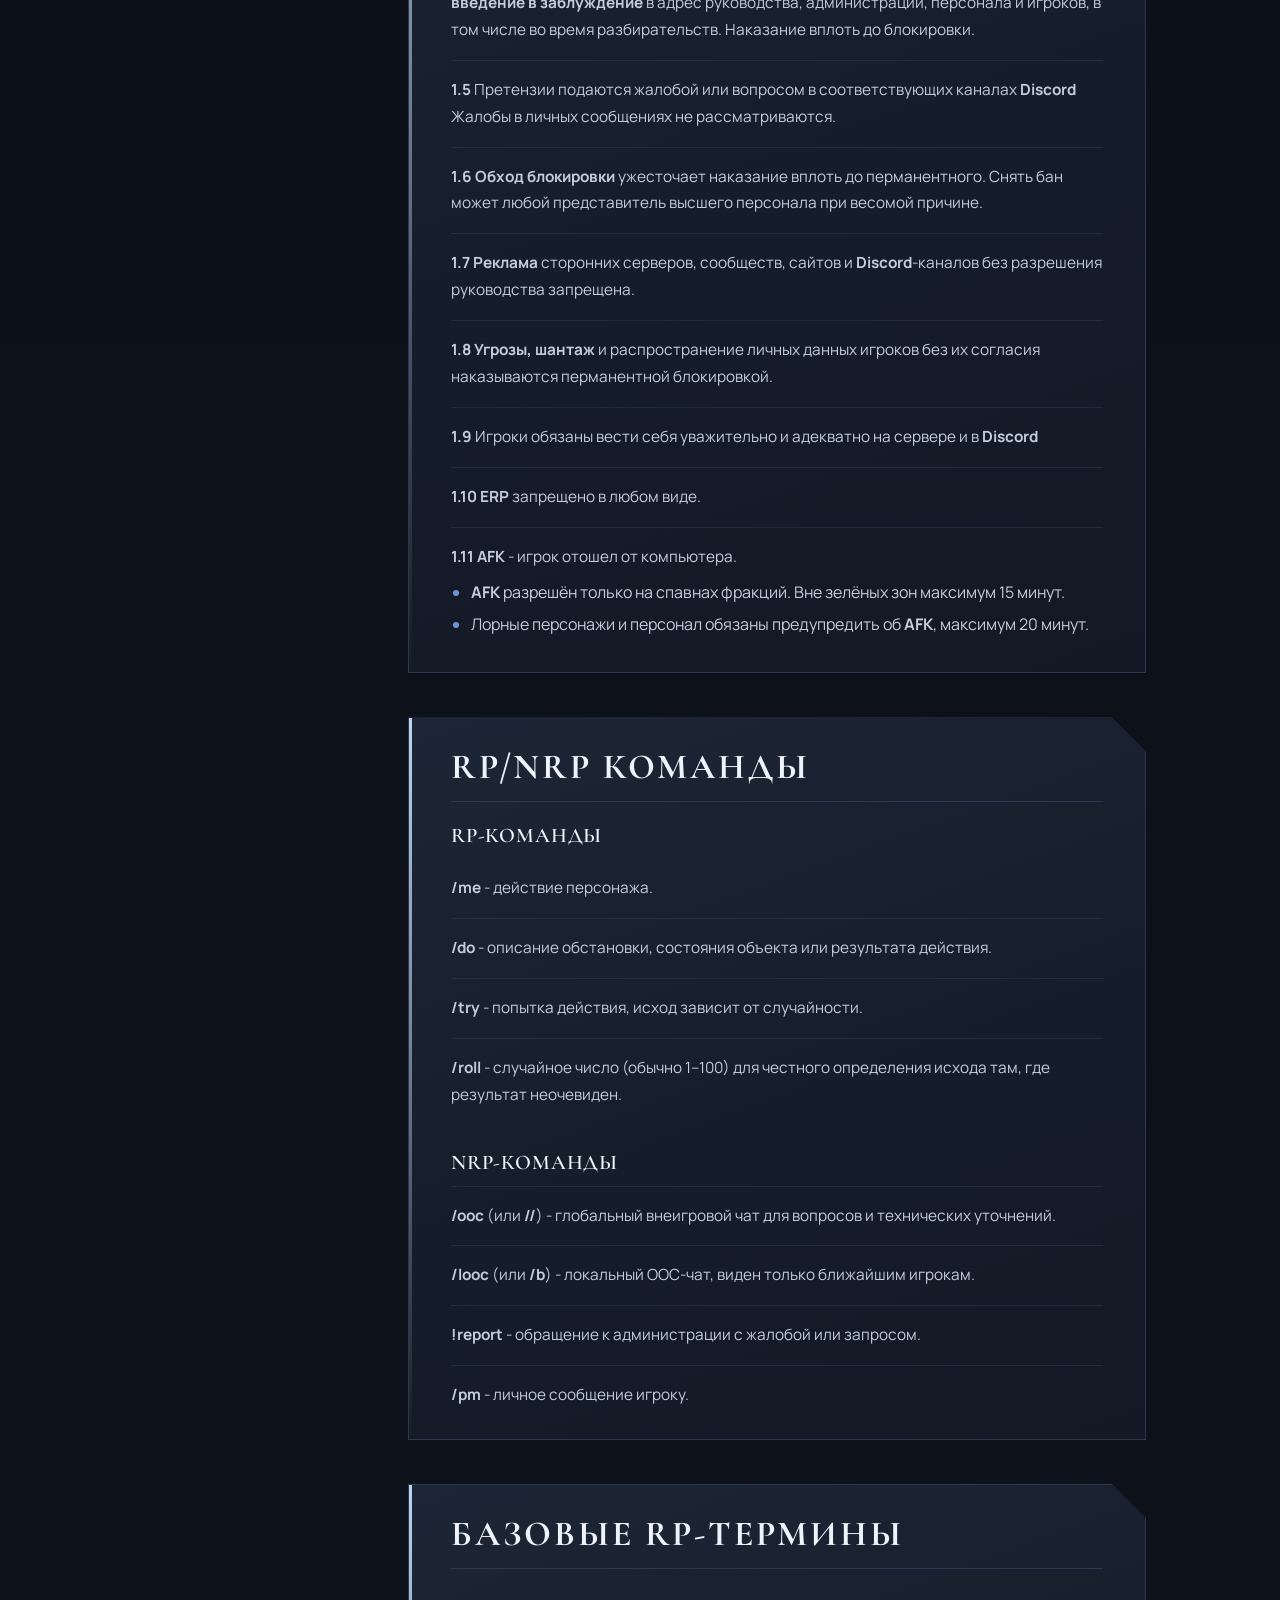
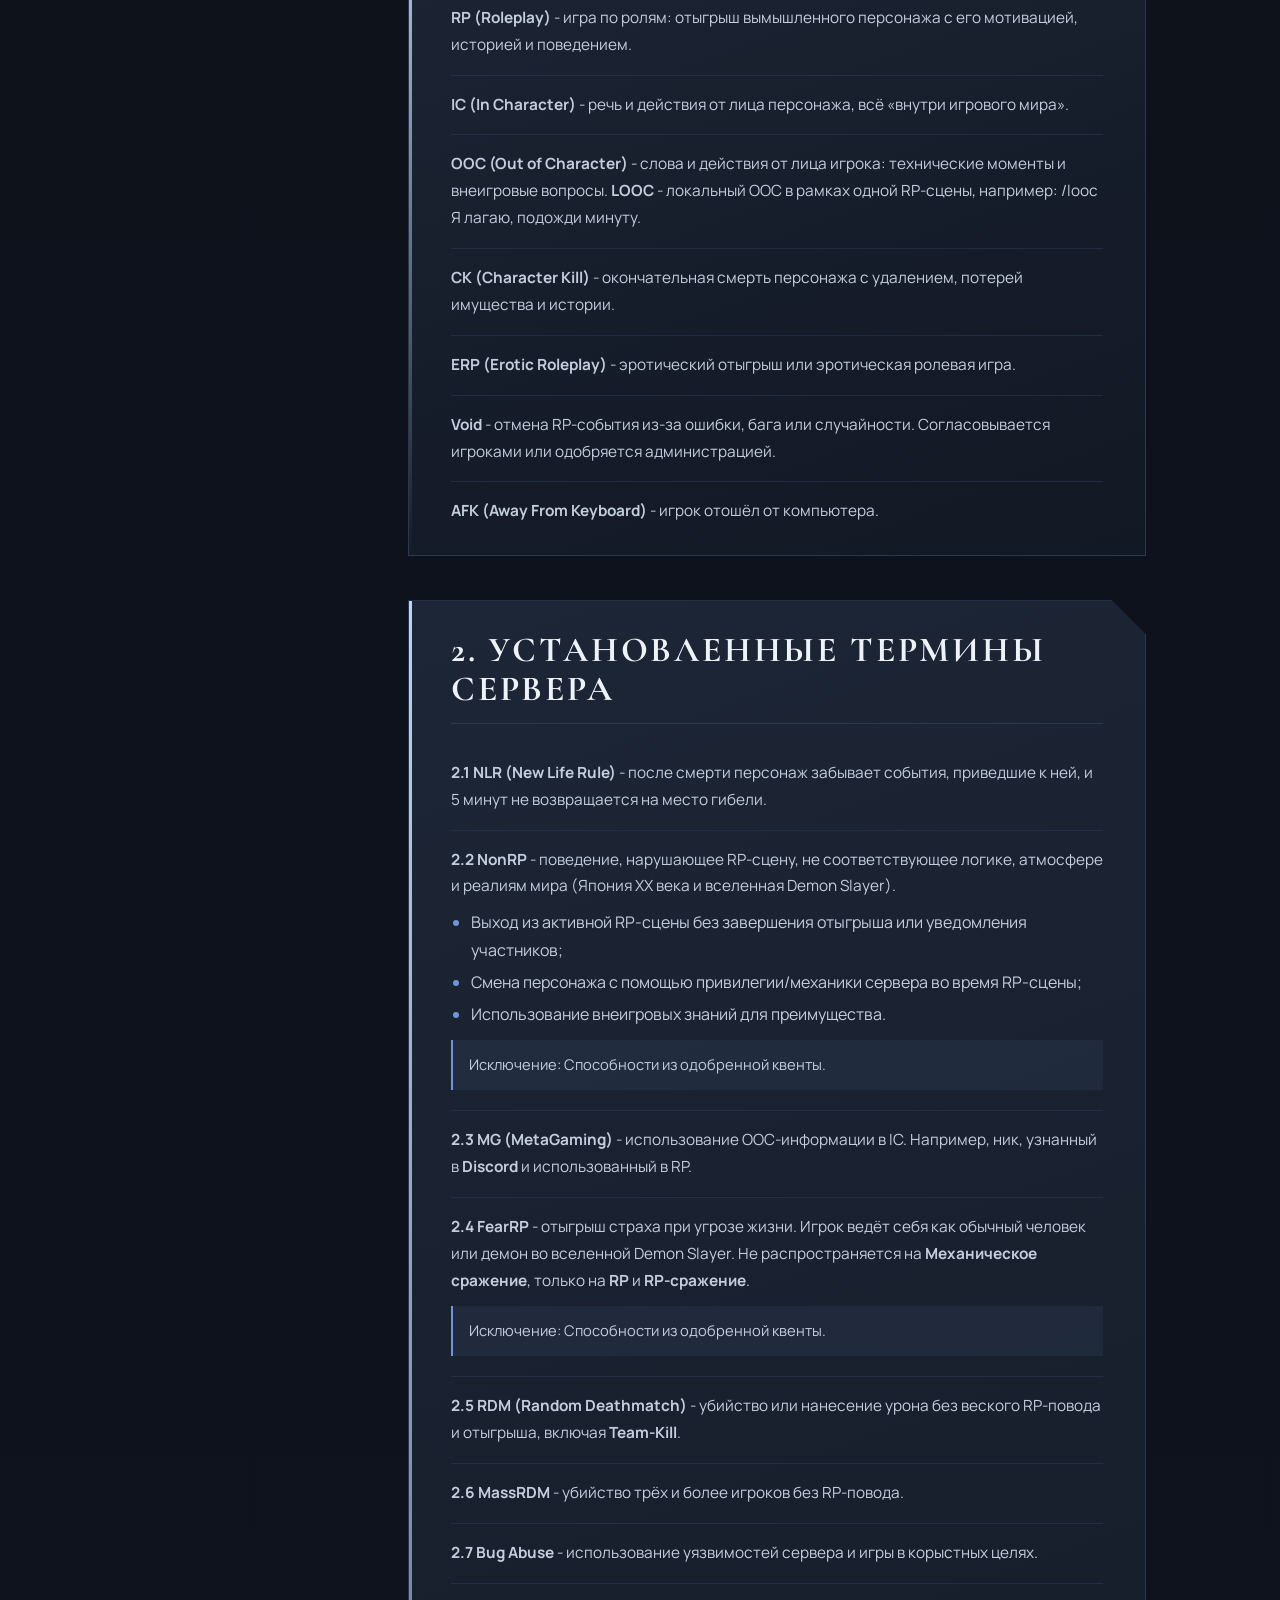
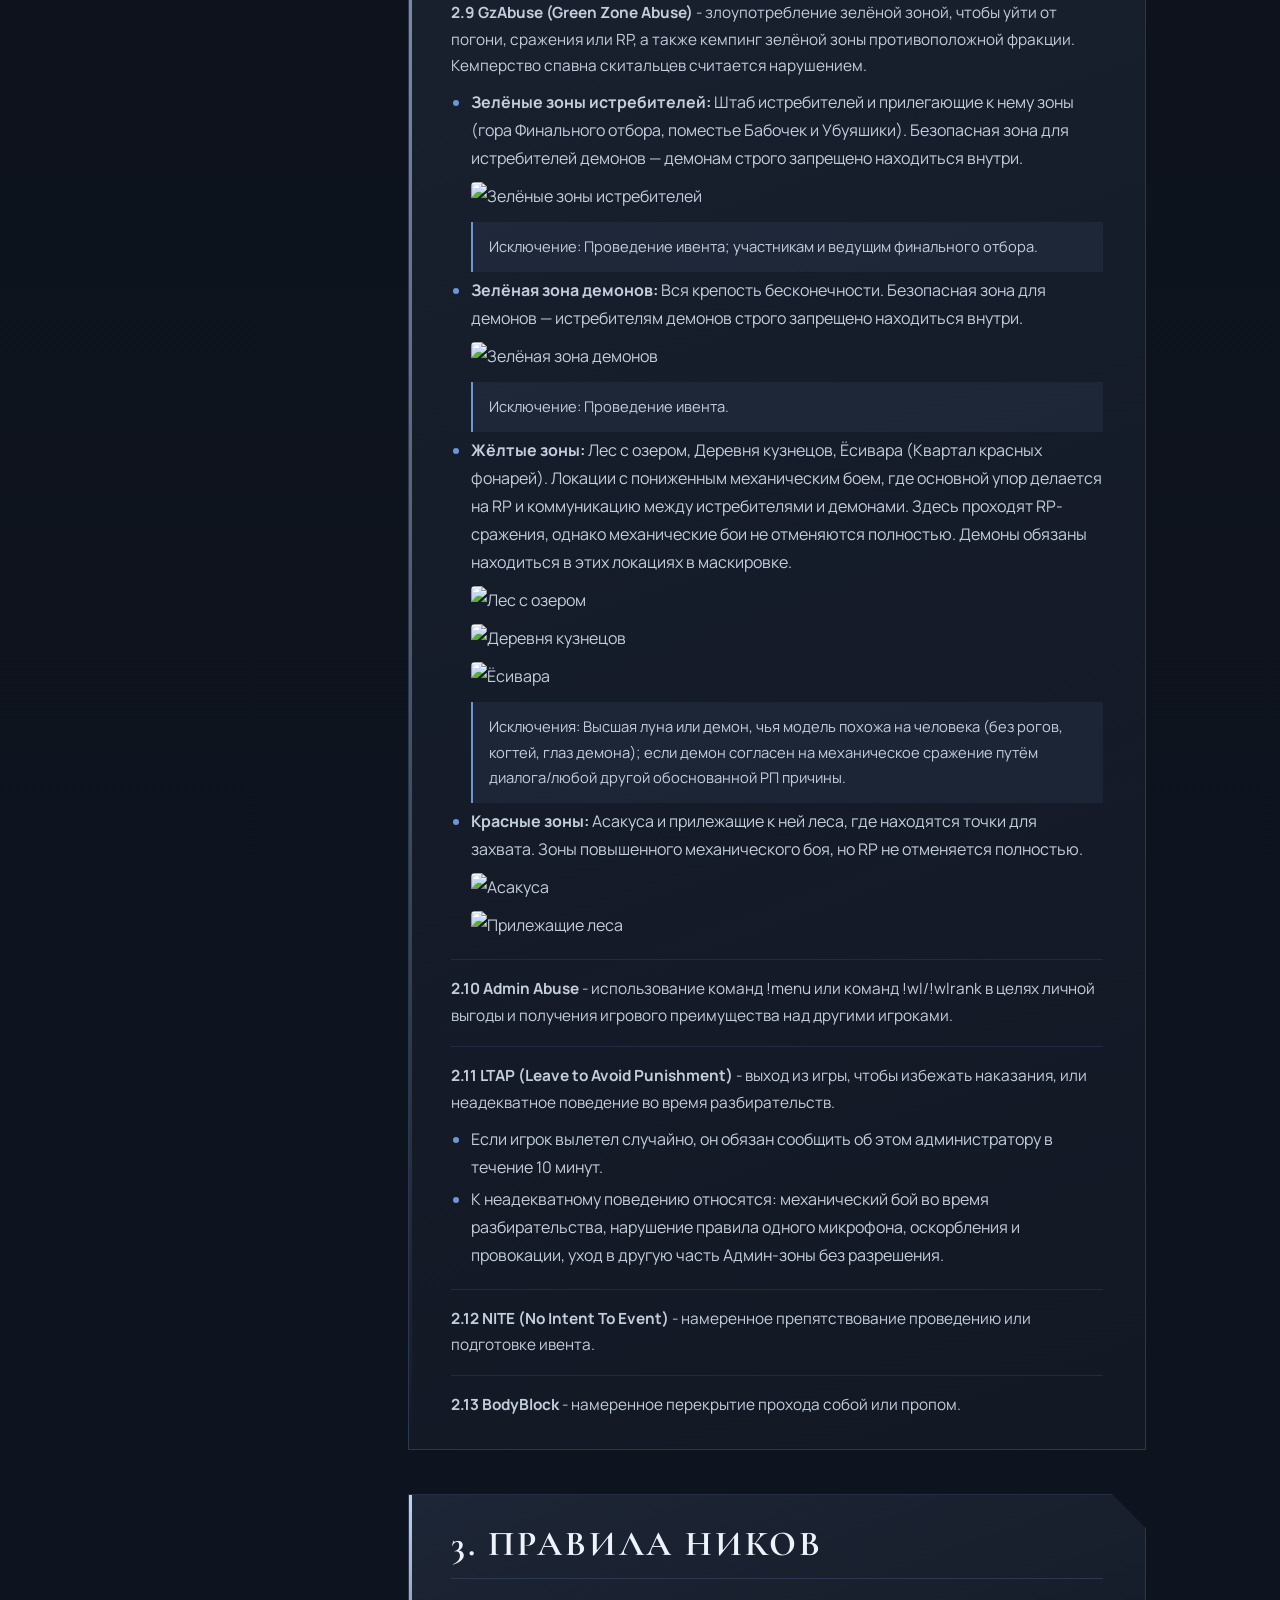
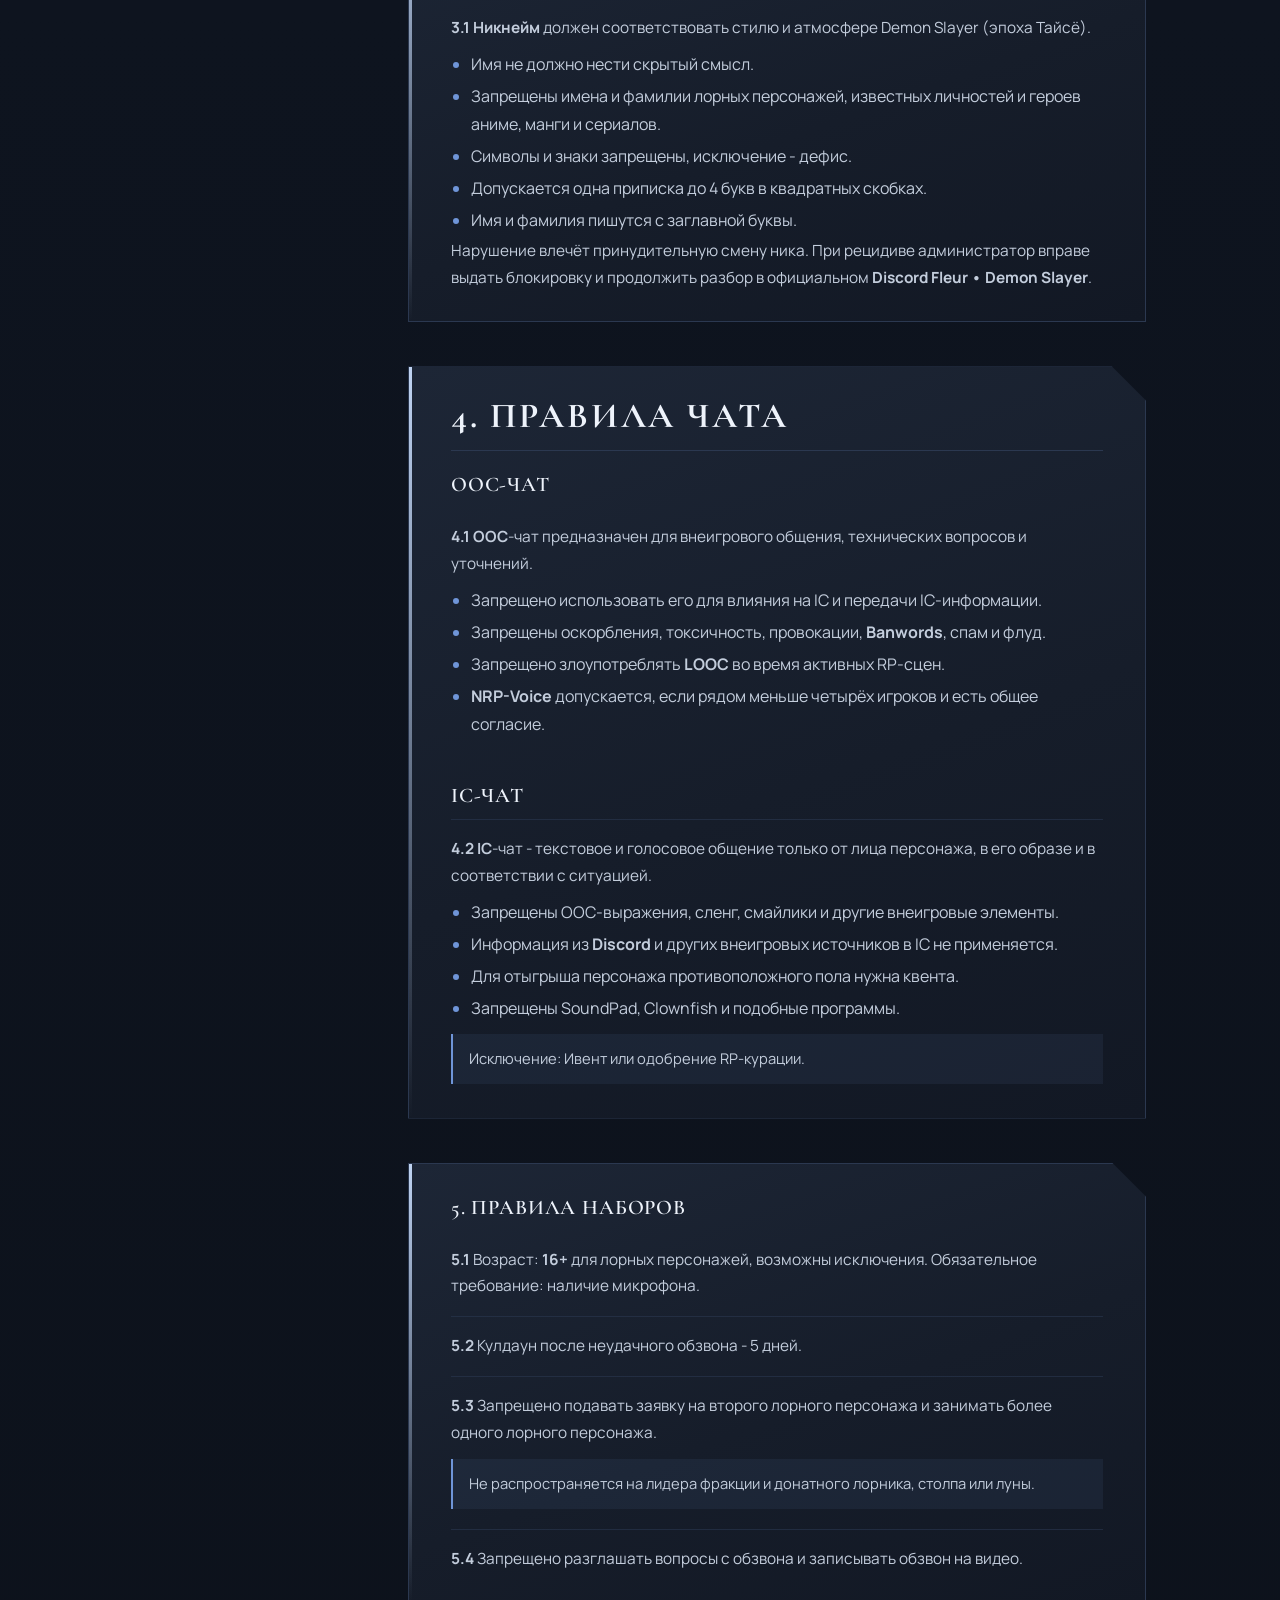
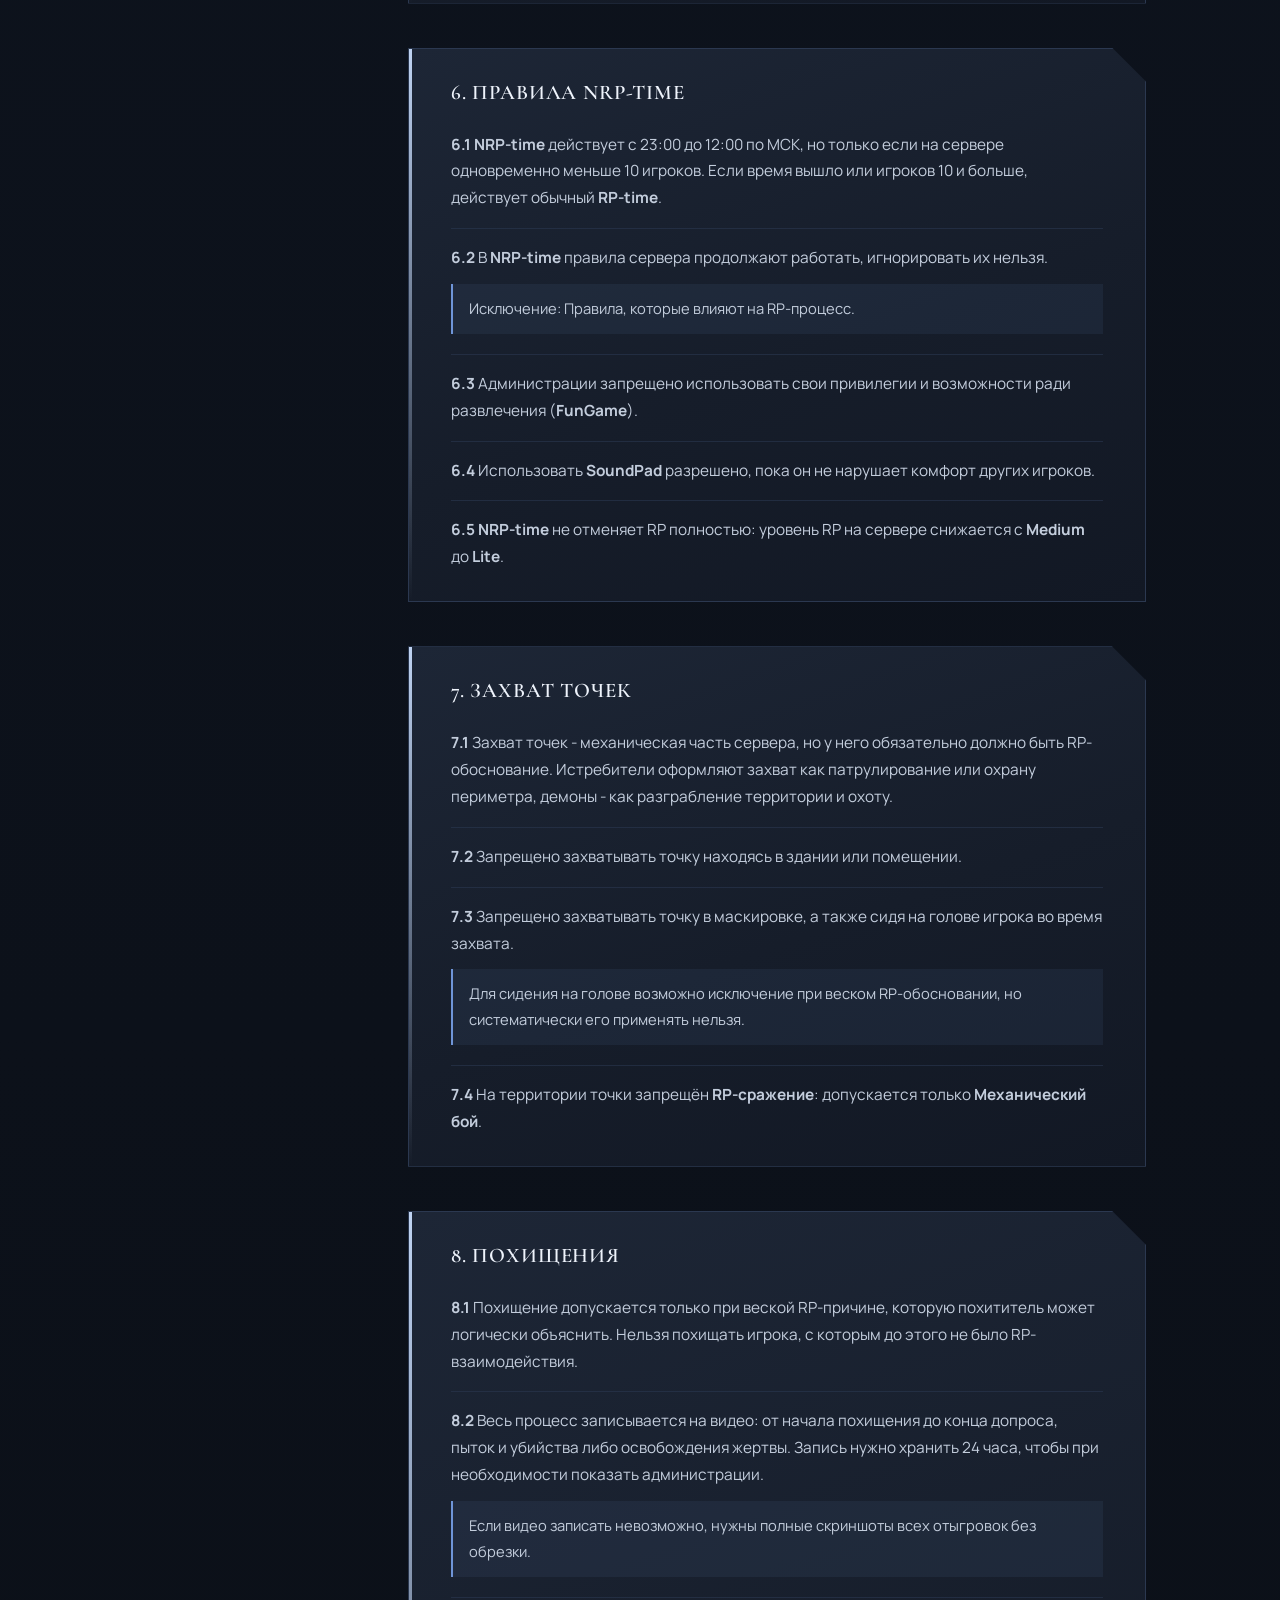
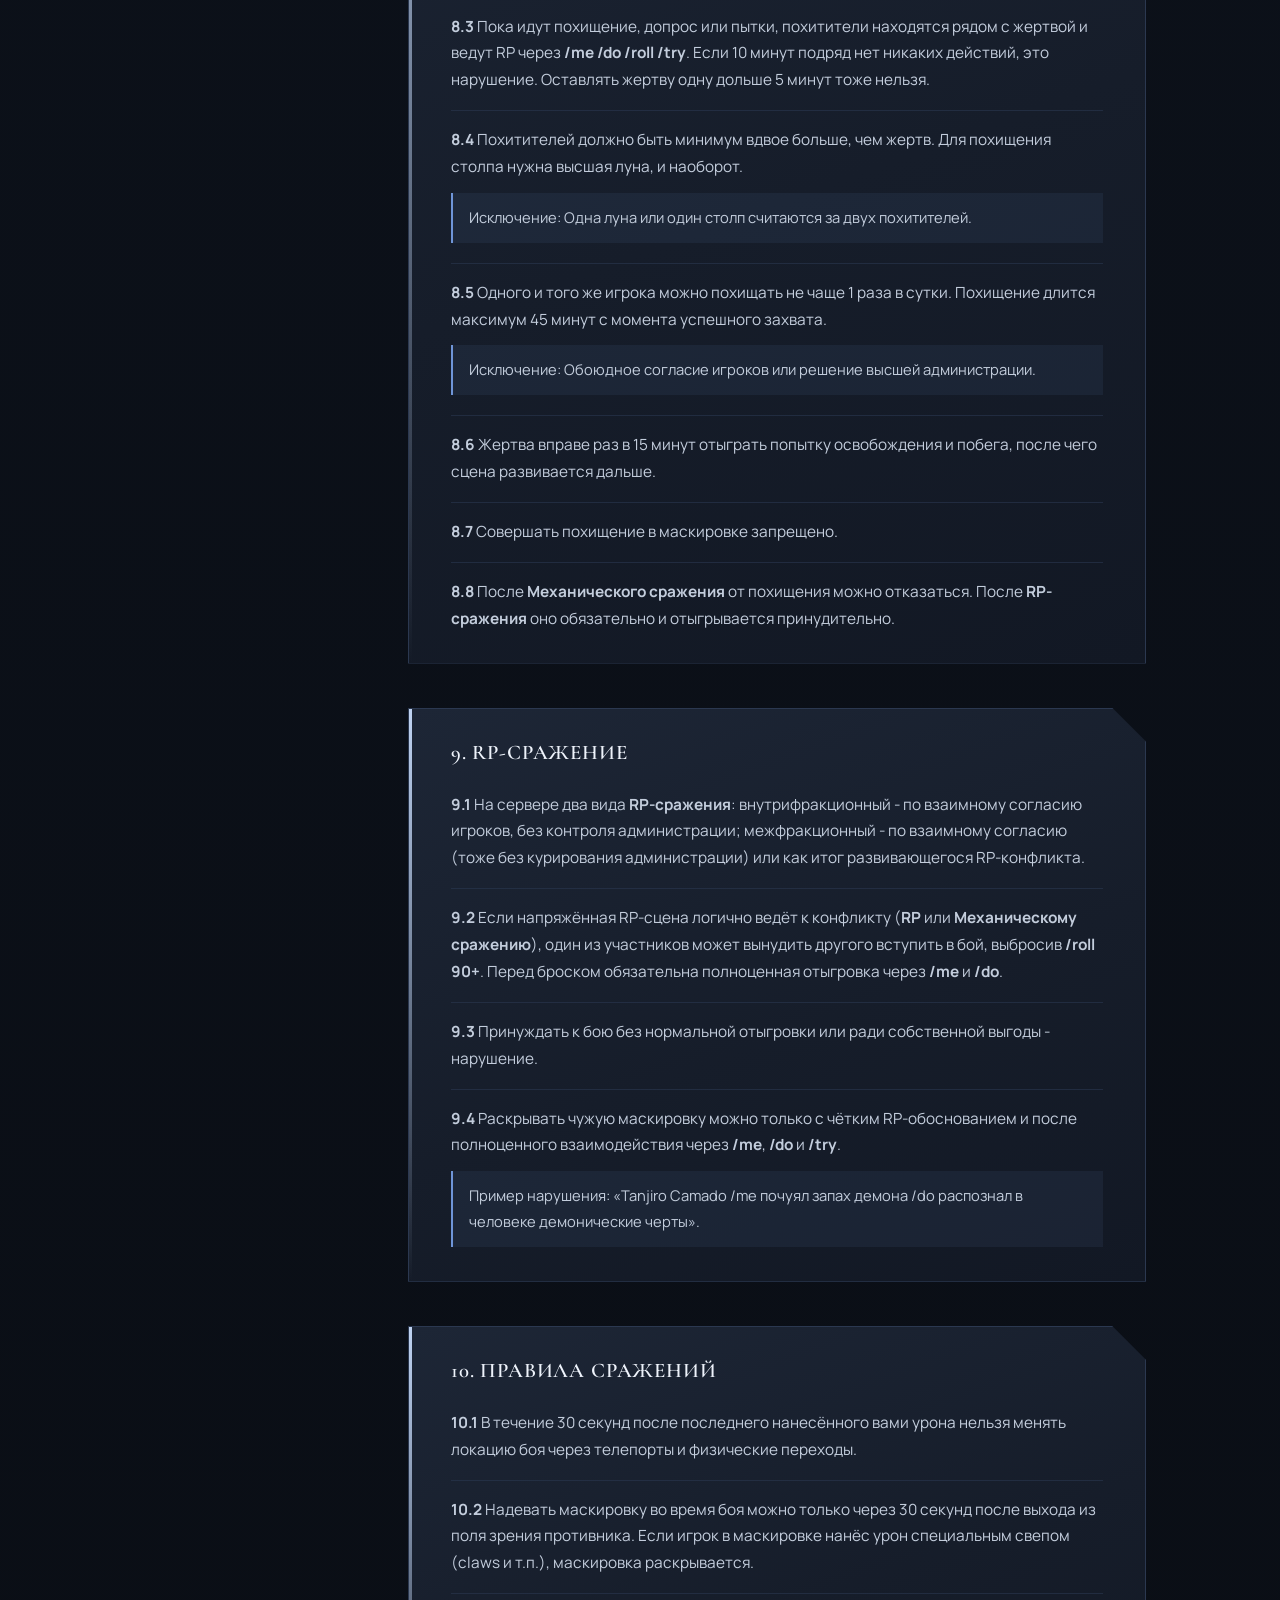
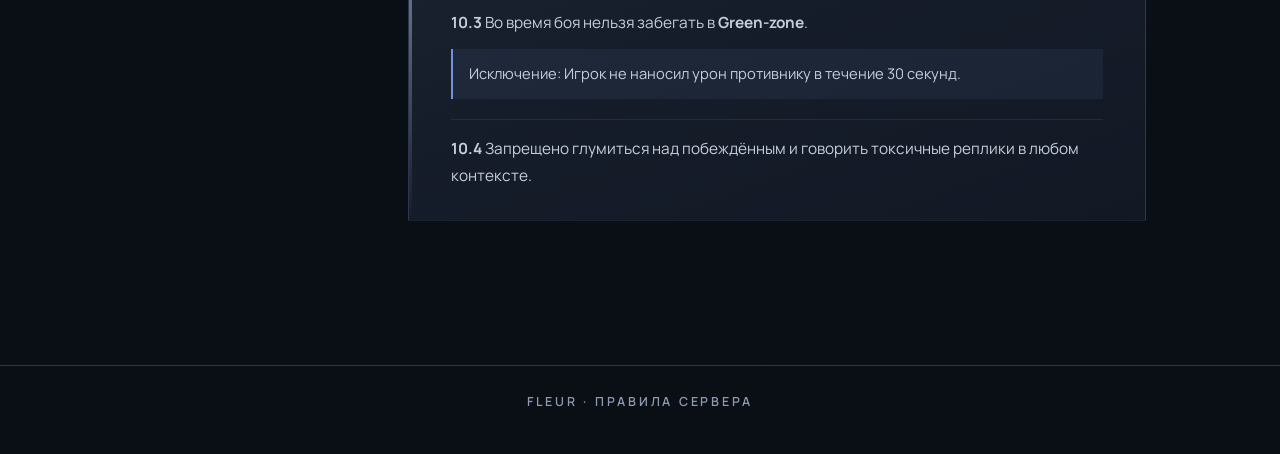
==== commit e643aaf3: "Update note on sitting on player's head in rules" ====
--- a/fleur-rulles.html
+++ b/fleur-rulles.html
@@ -525,7 +525,7 @@
         </div>
         <div class="rule">
           <p><b>7.3</b> Запрещено захватывать точку в маскировке, а также сидя на голове игрока во время захвата.</p>
-          <div class="note">Для Sit Anywhere возможно исключение при веском RP-обосновании, но систематически его применять нельзя.</div>
+          <div class="note">Для сидения на голове возможно исключение при веском RP-обосновании, но систематически его применять нельзя.</div>
         </div>
         <div class="rule">
           <p><b>7.4</b> На территории точки запрещён <b>RP-сражение</b>: допускается только <b>Механический бой</b>.</p>
